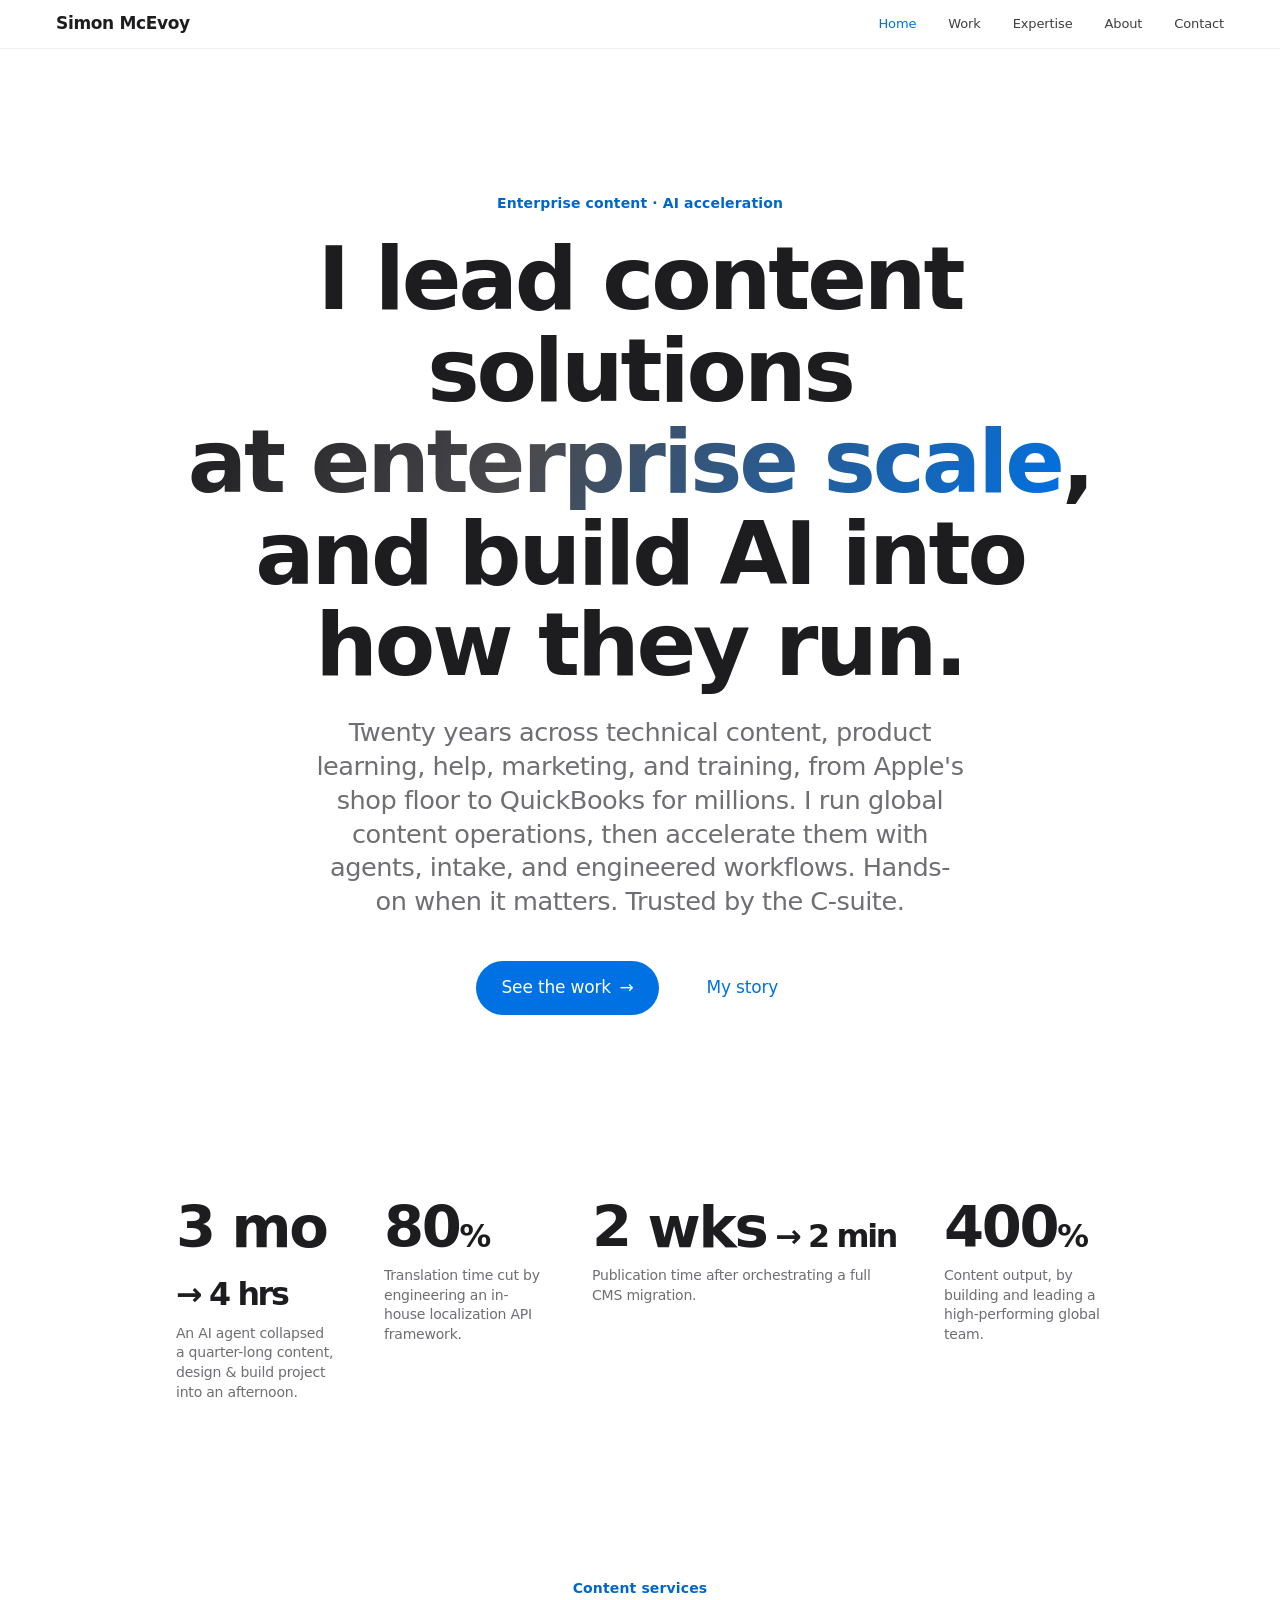
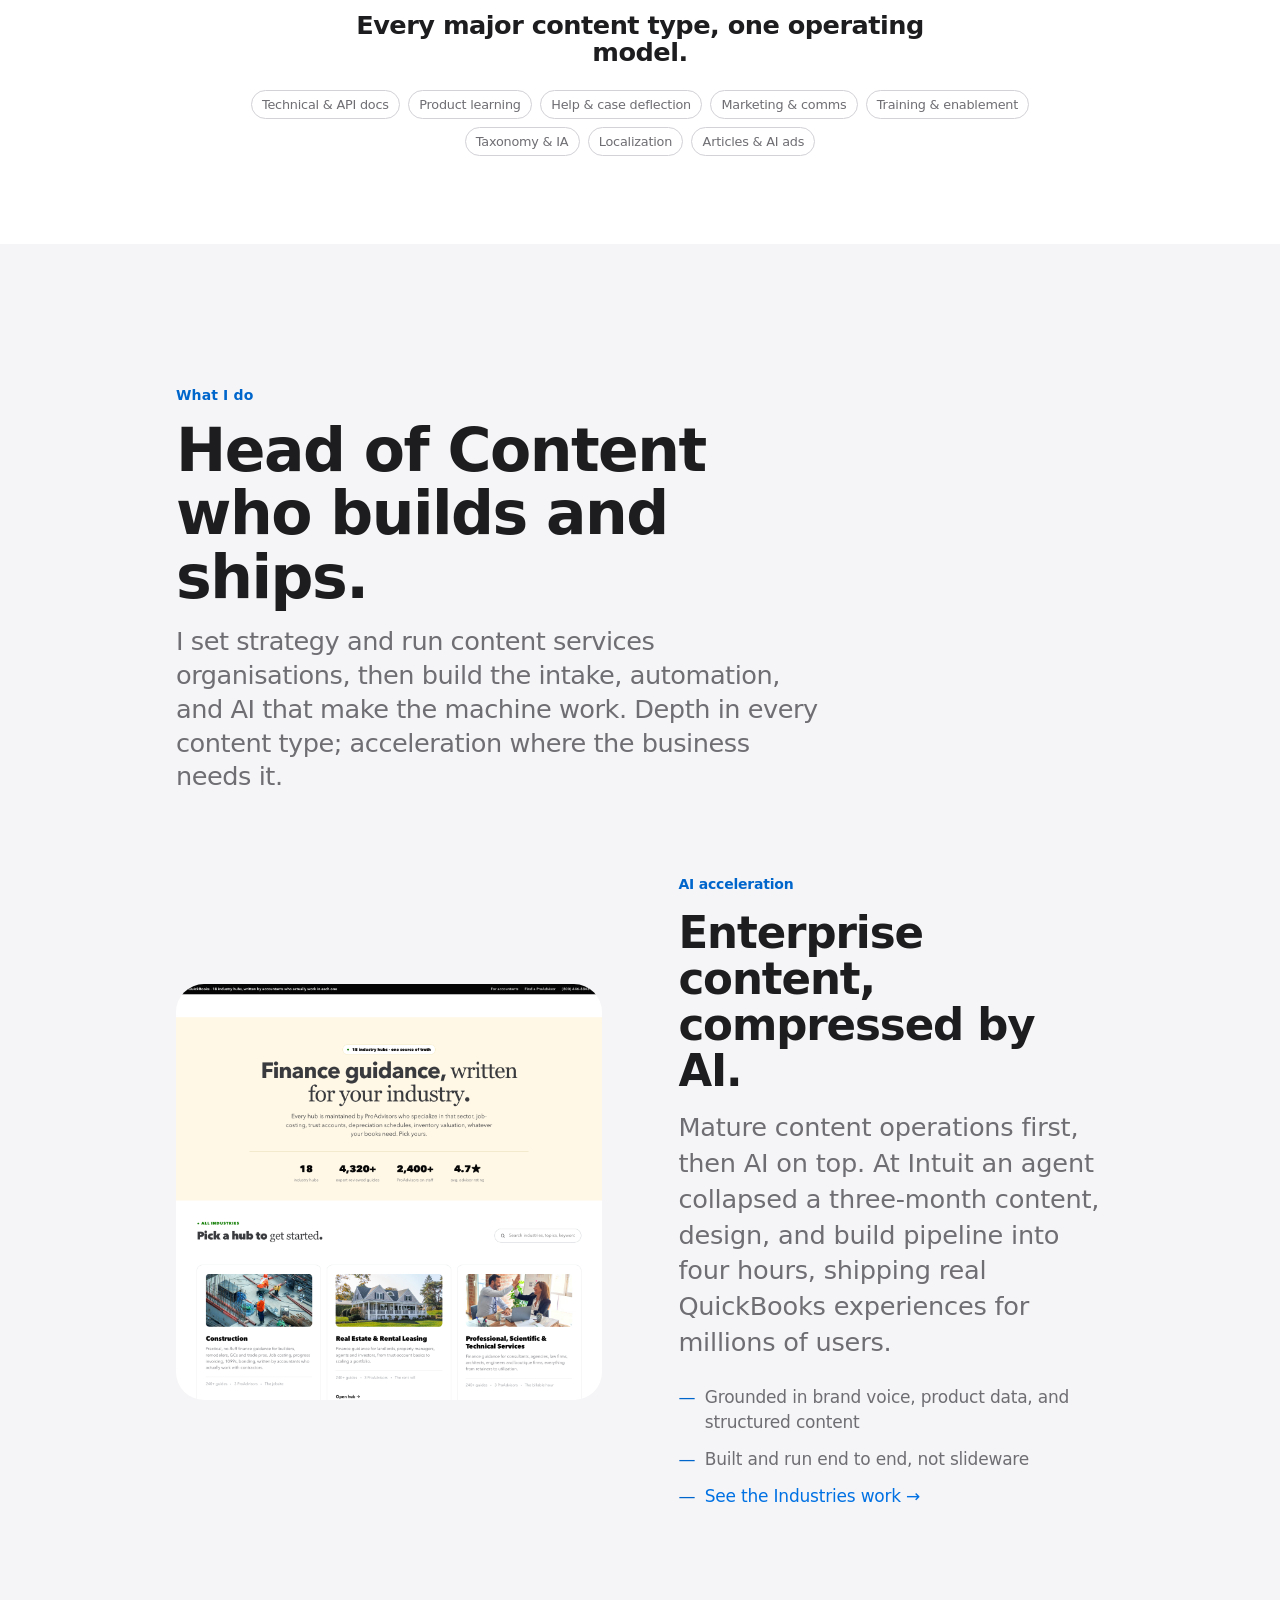
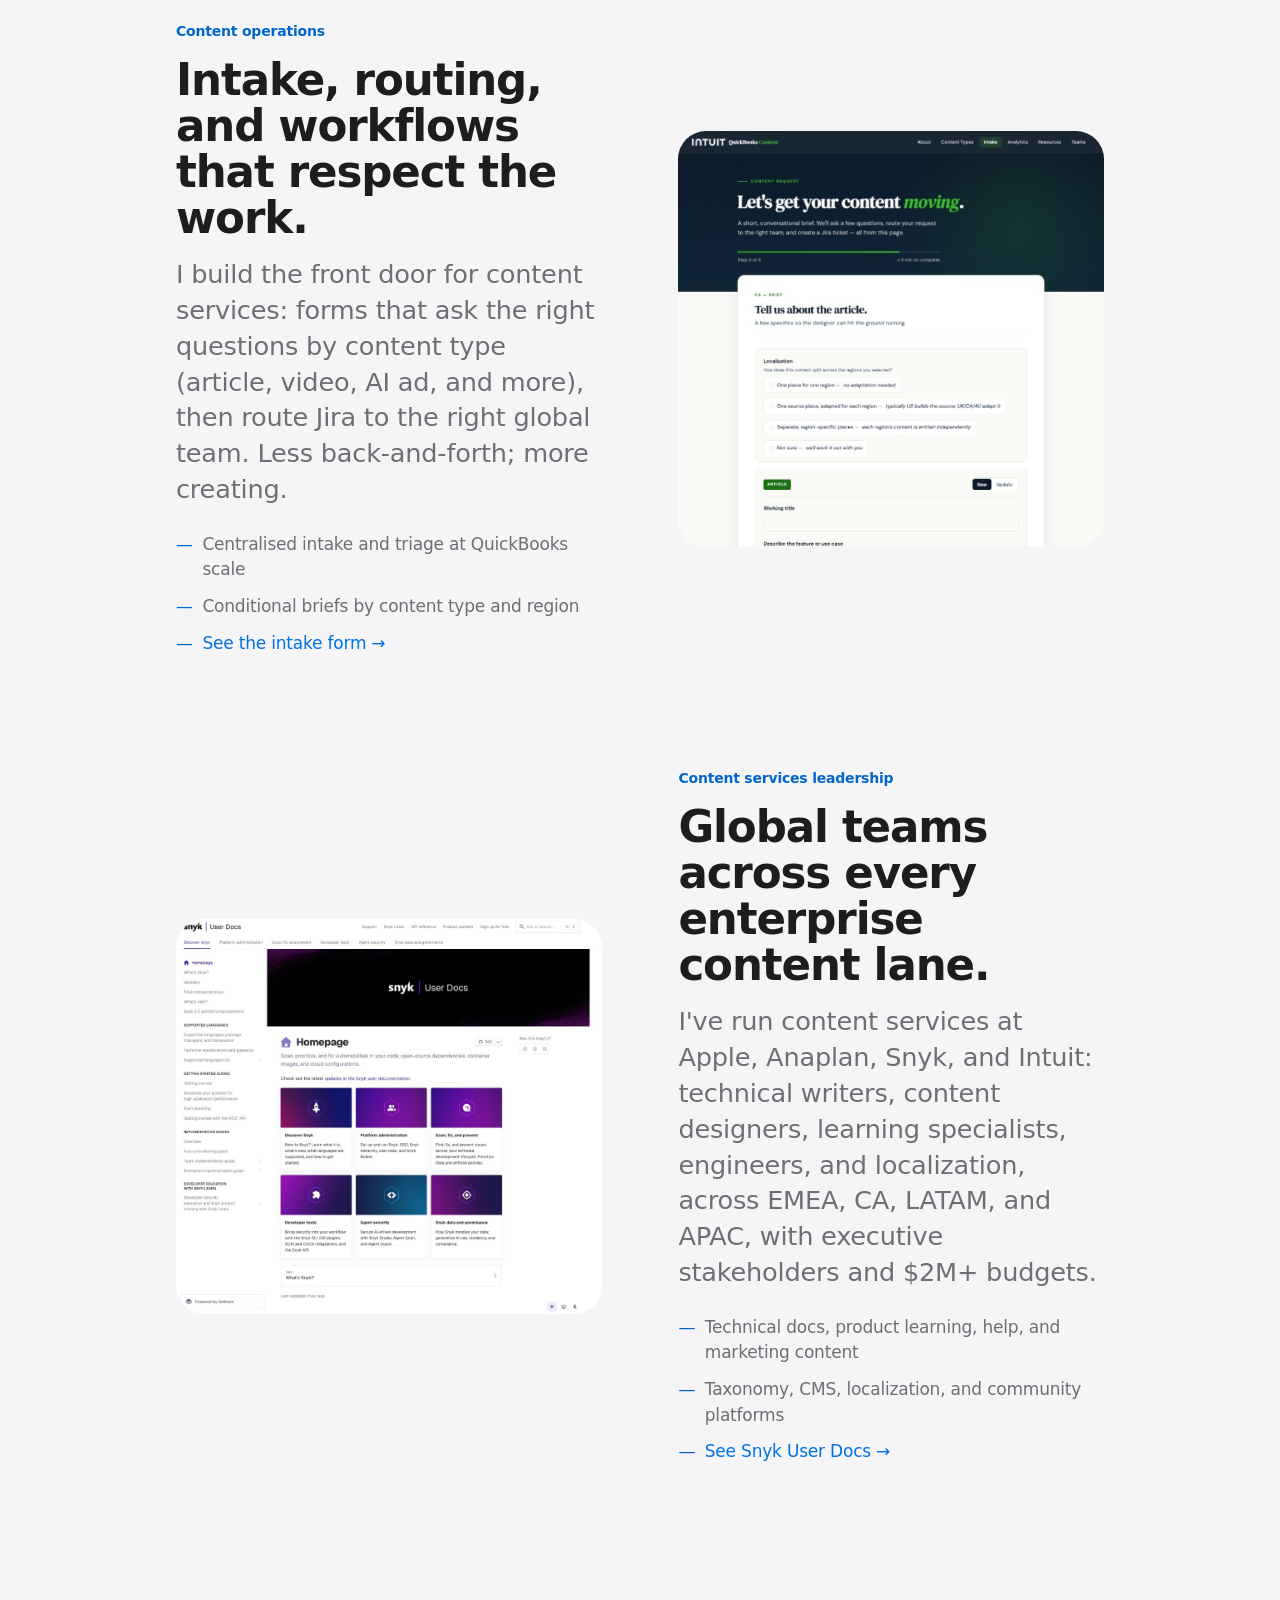
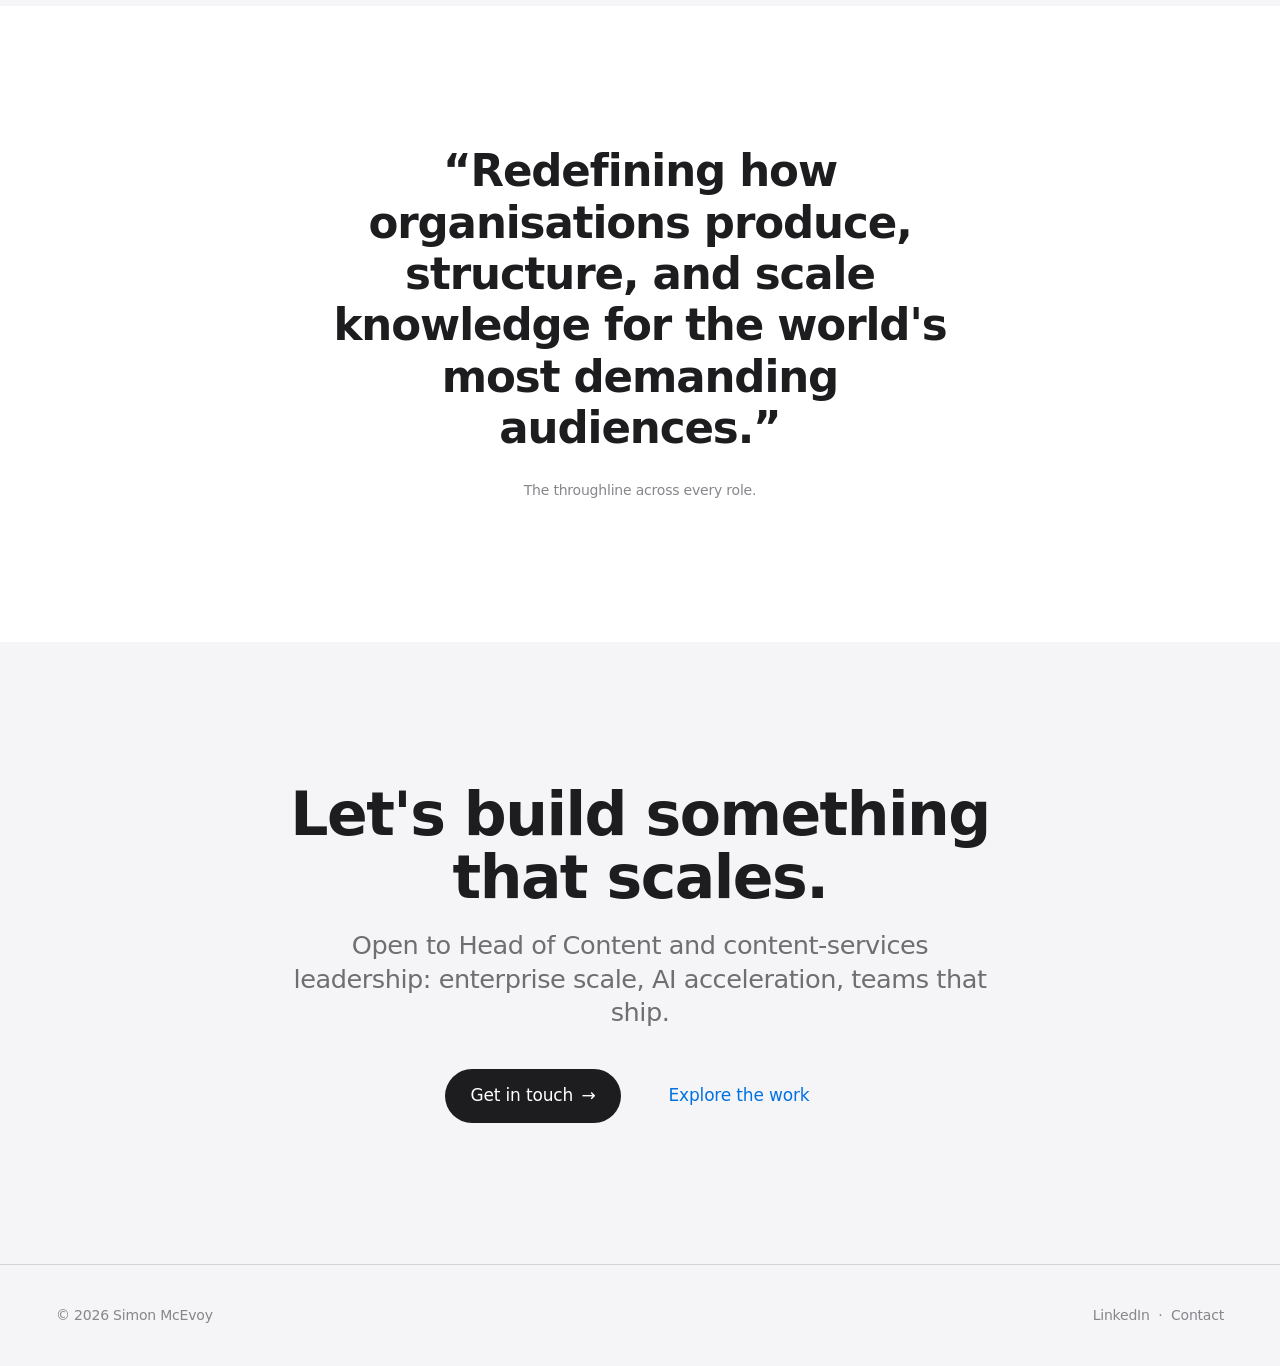
==== index.html @ 2b224587 "Replace CV with user-formatted PDF and update home hero to content solutions. Co-authored-by: Cursor" ====
<!DOCTYPE html>
<html lang="en">
<head>
<meta charset="UTF-8">
<meta name="viewport" content="width=device-width, initial-scale=1">
<title>Simon McEvoy | Enterprise Content Leader</title>
<meta name="description" content="Head of Content candidate: twenty years of enterprise content operations and services (technical, training, marketing, and product content), accelerated with AI at Apple, Anaplan, Snyk, and Intuit.">
<link rel="preconnect" href="https://fonts.googleapis.com">
<link rel="stylesheet" href="styles.css">
</head>
<body>

<!-- ===================== NAV ===================== -->
<header class="nav" id="nav">
  <div class="nav__inner">
    <a class="nav__brand" href="index.html">Simon McEvoy</a>
    <button class="nav__toggle" aria-label="Menu" aria-expanded="false">☰</button>
    <nav class="nav__links">
      <a href="index.html" aria-current="page">Home</a>
      <a href="work.html">Work</a>
      <a href="expertise.html">Expertise</a>
      <a href="about.html">About</a>
      <a href="contact.html">Contact</a>
    </nav>
  </div>
</header>

<main>

  <!-- ===================== HERO ===================== -->
  <section class="hero wrap load">
    <span class="eyebrow">Enterprise content · AI acceleration</span>
    <h1 class="hero-title">I lead content solutions<br><span class="gradient-text">at enterprise scale</span>, and build AI into how they run.</h1>
    <p class="lead">Twenty years across technical content, product learning, help, marketing, and training, from Apple's shop floor to QuickBooks for millions. I run global content operations, then accelerate them with agents, intake, and engineered workflows. Hands-on when it matters. Trusted by the C-suite.</p>
    <div class="hero__cta">
      <a class="btn btn--primary" href="work.html">See the work <span aria-hidden="true">→</span></a>
      <a class="btn btn--ghost" href="about.html">My story</a>
    </div>
  </section>

  <!-- ===================== STATS ===================== -->
  <section class="section--tight wrap reveal">
    <div class="stats">
      <div class="stat">
        <div class="stat__num">3 mo<span class="unit"> → 4 hrs</span></div>
        <div class="stat__label">An AI agent collapsed a quarter-long content, design &amp; build project into an afternoon.</div>
      </div>
      <div class="stat">
        <div class="stat__num">80<span class="unit">%</span></div>
        <div class="stat__label">Translation time cut by engineering an in-house localization API framework.</div>
      </div>
      <div class="stat">
        <div class="stat__num" style="white-space:nowrap">2&nbsp;wks<span class="unit">&nbsp;→&nbsp;2&nbsp;min</span></div>
        <div class="stat__label">Publication time after orchestrating a full CMS migration.</div>
      </div>
      <div class="stat">
        <div class="stat__num">400<span class="unit">%</span></div>
        <div class="stat__label">Content output, by building and leading a high-performing global team.</div>
      </div>
    </div>
  </section>

  <!-- Content breadth -->
  <section class="section--tight wrap reveal">
    <div class="sec-head center" style="margin-inline:auto">
      <span class="eyebrow">Content services</span>
      <h2 class="h3" style="font-size:var(--step-h3)">Every major content type, one operating model.</h2>
    </div>
    <div class="content-lanes" style="margin-top:1.5rem">
      <span class="tag">Technical &amp; API docs</span>
      <span class="tag">Product learning</span>
      <span class="tag">Help &amp; case deflection</span>
      <span class="tag">Marketing &amp; comms</span>
      <span class="tag">Training &amp; enablement</span>
      <span class="tag">Taxonomy &amp; IA</span>
      <span class="tag">Localization</span>
      <span class="tag">Articles &amp; AI ads</span>
    </div>
  </section>

  <!-- ===================== POSITIONING / FEATURE STORIES ===================== -->
  <section class="section bg-alt">
    <div class="wrap">
      <div class="sec-head reveal">
        <span class="eyebrow">What I do</span>
        <h2 class="h1">Head of Content who builds and ships.</h2>
        <p class="lead measure">I set strategy and run content services organisations, then build the intake, automation, and AI that make the machine work. Depth in every content type; acceleration where the business needs it.</p>
      </div>

      <div style="margin-top: clamp(3rem,7vw,5rem)">
        <!-- Story 1: AI acceleration -->
        <article class="feature reveal">
          <div class="feature__media">
            <a class="frame frame--shot frame--shot--crop" href="work.html#ai-agent">
              <img src="assets/work/quickbooks-industries-full.png" alt="" loading="lazy" width="1374" height="4799">
            </a>
          </div>
          <div class="feature__text">
            <p class="feature__eyebrow">AI acceleration</p>
            <h3 class="feature__title">Enterprise content, compressed by AI.</h3>
            <p class="feature__body">Mature content operations first, then AI on top. At Intuit an agent collapsed a three-month content, design, and build pipeline into four hours, shipping real QuickBooks experiences for millions of users.</p>
            <ul class="feature__list">
              <li>Grounded in brand voice, product data, and structured content</li>
              <li>Built and run end to end, not slideware</li>
              <li><a class="link" href="work.html#ai-agent">See the Industries work <span class="arrow" aria-hidden="true">→</span></a></li>
            </ul>
          </div>
        </article>

        <!-- Story 2: Content operations -->
        <article class="feature feature--rev reveal">
          <div class="feature__media">
            <a class="frame frame--shot frame--shot--crop" href="work.html#content-intake">
              <img src="assets/work/content-intake-form-full.png" alt="" loading="lazy" width="576" height="1024">
            </a>
          </div>
          <div class="feature__text">
            <p class="feature__eyebrow">Content operations</p>
            <h3 class="feature__title">Intake, routing, and workflows that respect the work.</h3>
            <p class="feature__body">I build the front door for content services: forms that ask the right questions by content type (article, video, AI ad, and more), then route Jira to the right global team. Less back-and-forth; more creating.</p>
            <ul class="feature__list">
              <li>Centralised intake and triage at QuickBooks scale</li>
              <li>Conditional briefs by content type and region</li>
              <li><a class="link" href="work.html#content-intake">See the intake form <span class="arrow" aria-hidden="true">→</span></a></li>
            </ul>
          </div>
        </article>

        <!-- Story 3: Content services leadership -->
        <article class="feature reveal">
          <div class="feature__media">
            <a class="frame frame--shot" href="work.html#snyk">
              <img src="assets/work/snyk-user-docs.png" alt="" loading="lazy" width="1024" height="952">
            </a>
          </div>
          <div class="feature__text">
            <p class="feature__eyebrow">Content services leadership</p>
            <h3 class="feature__title">Global teams across every enterprise content lane.</h3>
            <p class="feature__body">I've run content services at Apple, Anaplan, Snyk, and Intuit: technical writers, content designers, learning specialists, engineers, and localization, across EMEA, CA, LATAM, and APAC, with executive stakeholders and $2M+ budgets.</p>
            <ul class="feature__list">
              <li>Technical docs, product learning, help, and marketing content</li>
              <li>Taxonomy, CMS, localization, and community platforms</li>
              <li><a class="link" href="work.html#snyk">See Snyk User Docs <span class="arrow" aria-hidden="true">→</span></a></li>
            </ul>
          </div>
        </article>
      </div>
    </div>
  </section>

  <!-- ===================== QUOTE ===================== -->
  <section class="section">
    <div class="wrap quote reveal">
      <p class="quote__mark">“Redefining how organisations produce, structure, and scale knowledge for the world's most demanding audiences.”</p>
      <p class="quote__by">The throughline across every role.</p>
    </div>
  </section>

  <!-- ===================== CTA ===================== -->
  <section class="section bg-alt">
    <div class="wrap cta-band reveal">
      <h2 class="h1">Let's build something that scales.</h2>
      <p class="lead">Open to Head of Content and content-services leadership: enterprise scale, AI acceleration, teams that ship.</p>
      <div class="hero__cta">
        <a class="btn btn--dark" href="contact.html">Get in touch <span aria-hidden="true">→</span></a>
        <a class="btn btn--ghost" href="work.html">Explore the work</a>
      </div>
    </div>
  </section>

</main>

<!-- ===================== FOOTER ===================== -->
<footer class="footer">
  <div class="footer__inner">
    <span>© 2026 Simon McEvoy</span>
    <span><a href="https://www.linkedin.com/in/simcevoy">LinkedIn</a> &nbsp;·&nbsp; <a href="contact.html">Contact</a></span>
  </div>
</footer>

<script src="main.js"></script>
</body>
</html>
---- styles.css ----
/* =====================================================================
   Simon McEvoy — Portfolio
   Design system: refined minimalism, Apple register.
   Pure CSS, no build step. Resolves to San Francisco on Apple devices.
   ===================================================================== */

/* ---------- Reset ---------- */
*, *::before, *::after { box-sizing: border-box; margin: 0; padding: 0; }
html { scroll-behavior: smooth; -webkit-text-size-adjust: 100%; }
body { min-height: 100vh; }
img { max-width: 100%; display: block; }
a { color: inherit; text-decoration: none; }
button { font: inherit; cursor: pointer; border: none; background: none; }
ul { list-style: none; }

/* ---------- Tokens ---------- */
:root {
  /* The Apple-authentic stack: SF on Apple HW, refined fallbacks elsewhere */
  --font-sans: -apple-system, BlinkMacSystemFont, "SF Pro Display", "SF Pro Text",
               "Helvetica Neue", "Segoe UI", system-ui, sans-serif;

  /* Palette — near-black ink on true white, single confident accent */
  --ink:        #1d1d1f;   /* Apple's signature near-black */
  --ink-soft:   #6e6e73;   /* secondary text */
  --ink-faint:  #86868b;   /* tertiary / captions */
  --hairline:   #d2d2d7;   /* Apple's divider grey */
  --paper:      #ffffff;
  --paper-alt:  #f5f5f7;   /* Apple's section grey */
  --accent:     #0066cc;   /* Apple link blue */
  --accent-ink: #0071e3;

  /* Type scale — large, confident, tight tracking like Apple display type */
  --step-hero:  clamp(2.75rem, 7vw, 5.5rem);
  --step-h1:    clamp(2.25rem, 5vw, 3.75rem);
  --step-h2:    clamp(1.75rem, 3.4vw, 2.75rem);
  --step-h3:    clamp(1.3rem, 2vw, 1.6rem);
  --step-lead:  clamp(1.2rem, 2vw, 1.6rem);
  --step-body:  1.0625rem;
  --step-small: 0.875rem;

  --maxw: 1040px;
  --maxw-wide: 1280px;
  --maxw-work: 1152px; /* maxw-wide − 10% */
  --gutter: clamp(1.25rem, 5vw, 3.5rem);

  --r: 18px;       /* card radius */
  --r-lg: 28px;
  --ease: cubic-bezier(0.16, 1, 0.3, 1);  /* Apple's expressive ease-out */
}

/* ---------- Base ---------- */
body {
  font-family: var(--font-sans);
  color: var(--ink);
  background: var(--paper);
  font-size: var(--step-body);
  line-height: 1.5;
  letter-spacing: -0.012em;
  -webkit-font-smoothing: antialiased;
  -moz-osx-font-smoothing: grayscale;
}

::selection { background: var(--accent); color: #fff; }

/* ---------- Layout helpers ---------- */
.wrap { width: 100%; max-width: var(--maxw); margin-inline: auto; padding-inline: var(--gutter); }
.wrap-wide { max-width: var(--maxw-wide); }
.wrap-work { max-width: var(--maxw-work); }
.section { padding-block: clamp(4.5rem, 11vw, 9rem); }
.section--tight { padding-block: clamp(3rem, 7vw, 5.5rem); }
.bg-alt { background: var(--paper-alt); }
.center { text-align: center; }

/* ---------- Type ---------- */
h1, h2, h3, h4 { font-weight: 600; line-height: 1.06; letter-spacing: -0.025em; }
.hero-title { font-size: var(--step-hero); font-weight: 600; line-height: 1.04; letter-spacing: -0.035em; }
.h1 { font-size: var(--step-h1); }
.h2 { font-size: var(--step-h2); }
.h3 { font-size: var(--step-h3); letter-spacing: -0.02em; }
.lead { font-size: var(--step-lead); line-height: 1.32; color: var(--ink-soft); font-weight: 400; letter-spacing: -0.018em; }
.eyebrow {
  font-size: var(--step-small); font-weight: 600; letter-spacing: 0.01em;
  color: var(--accent); text-transform: none;
}
.muted { color: var(--ink-soft); }
.faint { color: var(--ink-faint); }
.measure { max-width: 56ch; }
.measure-tight { max-width: 44ch; }

.gradient-text {
  background: linear-gradient(120deg, #1d1d1f 0%, #4a4a4f 40%, #0071e3 100%);
  -webkit-background-clip: text; background-clip: text;
  -webkit-text-fill-color: transparent; color: transparent;
}

/* ---------- Links ---------- */
.link {
  color: var(--accent-ink); font-weight: 400;
  display: inline-flex; align-items: center; gap: 0.3em;
  transition: opacity .2s var(--ease);
}
.link:hover { text-decoration: underline; text-underline-offset: 3px; }
.link .arrow { transition: transform .3s var(--ease); }
.link:hover .arrow { transform: translateX(3px); }

/* ---------- Buttons ---------- */
.btn {
  display: inline-flex; align-items: center; justify-content: center; gap: .5em;
  padding: .85em 1.5em; border-radius: 980px;
  font-size: var(--step-body); font-weight: 400; letter-spacing: -0.01em;
  transition: transform .25s var(--ease), background .25s var(--ease), opacity .2s;
  will-change: transform;
}
.btn--primary { background: var(--accent-ink); color: #fff; }
.btn--primary:hover { background: #0077ed; transform: scale(1.015); }
.btn--ghost { color: var(--accent-ink); }
.btn--ghost:hover { text-decoration: underline; text-underline-offset: 3px; }
.btn--dark { background: var(--ink); color: #fff; }
.btn--dark:hover { transform: scale(1.015); background: #000; }

/* =====================================================================
   Navigation — slim, frosted, Apple global-nav feel
   ===================================================================== */
.nav {
  position: sticky; top: 0; z-index: 100;
  background: rgba(255,255,255,0.72);
  backdrop-filter: saturate(180%) blur(20px);
  -webkit-backdrop-filter: saturate(180%) blur(20px);
  border-bottom: 1px solid rgba(0,0,0,0.06);
}
.nav__inner {
  max-width: var(--maxw-wide); margin-inline: auto;
  padding: 0 var(--gutter); height: 48px;
  display: flex; align-items: center; justify-content: space-between;
}
.nav__brand { font-weight: 600; font-size: 1.0625rem; letter-spacing: -0.02em; }
.nav__links { display: flex; gap: clamp(1.1rem, 2.5vw, 2.4rem); align-items: center; }
.nav__links a {
  font-size: 0.8125rem; color: var(--ink); opacity: 0.85;
  transition: opacity .2s; letter-spacing: -0.01em;
}
.nav__links a:hover, .nav__links a[aria-current="page"] { opacity: 1; color: var(--accent-ink); }
.nav__toggle { display: none; font-size: 1.4rem; line-height: 1; color: var(--ink); }

@media (max-width: 720px) {
  .nav__links {
    position: fixed; inset: 48px 0 auto 0;
    flex-direction: column; gap: 0; align-items: stretch;
    background: rgba(255,255,255,0.96);
    backdrop-filter: blur(20px);
    border-bottom: 1px solid var(--hairline);
    max-height: 0; overflow: hidden; transition: max-height .4s var(--ease);
  }
  .nav__links a { padding: 1rem var(--gutter); border-top: 1px solid var(--hairline); font-size: 1.05rem; }
  .nav.open .nav__links { max-height: 80vh; }
  .nav__toggle { display: block; }
}

/* =====================================================================
   Hero
   ===================================================================== */
.hero { padding-block: clamp(4.5rem, 13vw, 9rem) clamp(3rem, 8vw, 6rem); text-align: center; }
.hero .eyebrow { display: block; margin-bottom: 1.2rem; }
.hero-title { max-width: 16ch; margin-inline: auto; }
.hero .lead { max-width: 40ch; margin: 1.6rem auto 0; }
.hero__cta { margin-top: 2.6rem; display: flex; gap: 1.4rem; justify-content: center; flex-wrap: wrap; align-items: center; }

/* =====================================================================
   Stat band
   ===================================================================== */
.stats { display: grid; grid-template-columns: repeat(4, 1fr); gap: clamp(1.5rem, 4vw, 3rem); }
.stat__num {
  font-size: clamp(2.4rem, 5vw, 3.6rem); font-weight: 600; letter-spacing: -0.04em;
  line-height: 1; color: var(--ink);
}
.stat__num .unit { font-size: 0.55em; }
.stat__label { margin-top: .6rem; color: var(--ink-soft); font-size: var(--step-small); line-height: 1.4; }
@media (max-width: 760px) { .stats { grid-template-columns: repeat(2, 1fr); gap: 2rem 1.5rem; } }

/* =====================================================================
   Section header
   ===================================================================== */
.sec-head { max-width: 60ch; }
.sec-head .eyebrow { display: block; margin-bottom: .8rem; }
.sec-head.center { margin-inline: auto; }
.sec-head .lead { margin-top: 1rem; }

/* =====================================================================
   Feature rows — alternating, Apple product-story layout
   ===================================================================== */
.feature {
  display: grid; grid-template-columns: 1fr 1fr; gap: clamp(2rem, 6vw, 5rem);
  align-items: center;
}
.wrap-work .feature {
  gap: clamp(1.5rem, 3vw, 3rem);
  align-items: start;
}
.feature + .feature { margin-top: clamp(4rem, 9vw, 7rem); }
.feature--rev .feature__media { order: 2; }
.feature__eyebrow { color: var(--accent); font-weight: 600; font-size: var(--step-small); margin-bottom: .9rem; }
.feature__title { font-size: var(--step-h2); margin-bottom: 1rem; }
.feature__body { color: var(--ink-soft); font-size: var(--step-lead); line-height: 1.4; }
.feature__list { margin-top: 1.5rem; display: grid; gap: .7rem; }
.feature__list li { display: flex; gap: .6rem; color: var(--ink-soft); font-size: var(--step-body); }
.feature__list li::before { content: "—"; color: var(--accent); flex: none; }
@media (max-width: 820px) {
  .feature { grid-template-columns: 1fr; gap: 2rem; }
  .feature--rev .feature__media { order: 0; }
}

/* ---------- Media frame (screenshot slots) ---------- */
.frame {
  position: relative; border-radius: var(--r-lg); overflow: hidden;
  background: linear-gradient(145deg, #fafafa, #ececef);
  border: 1px solid var(--hairline);
  box-shadow: 0 1px 2px rgba(0,0,0,0.04), 0 24px 60px -28px rgba(0,0,0,0.22);
  aspect-ratio: 4 / 3;
}
.frame img { width: 100%; height: 100%; object-fit: cover; }
.frame--tall { aspect-ratio: 3 / 4; }
.frame--wide { aspect-ratio: 16 / 10; }

/* Real screenshot: image fills the rounded box edge-to-edge, corners clip the image */
.frame--shot { aspect-ratio: auto; background: none; border: none; margin: 0; line-height: 0; }
.frame--shot img { width: 100%; height: auto; object-fit: contain; display: block; border-radius: inherit; }
.frame--shot--crop { overflow: hidden; }
.frame--shot--crop img { object-fit: cover; object-position: top; max-height: 26rem; width: 100%; height: auto; }
.shot-cap { margin-top: .9rem; font-size: var(--step-small); color: var(--ink-faint); line-height: 1.4; }

/* Auto-scrolling full-page preview — image is 1374 x 4799 (ratio 3.492) */
.frame--scroller {
  aspect-ratio: 3 / 4;            /* portrait viewport window */
  background: #fff; border: 1px solid var(--hairline); margin: 0;
  position: relative; overflow: hidden; line-height: 0;
}
.frame--scroller .scroll-shot {
  width: 100%; height: auto; display: block; position: absolute; top: 0; left: 0;
  animation: pageScroll 52s var(--ease) infinite;
  will-change: transform;
}
@keyframes pageScroll {
  0%, 8%    { transform: translateY(0%); }
  50%, 52%  { transform: translateY(var(--scroll-end, -52%)); }
  100%      { transform: translateY(0%); }
}
/* soft top/bottom fade so content slides in/out gracefully */
.frame--scroller::before, .frame--scroller::after {
  content: ""; position: absolute; left: 0; right: 0; height: 36px; z-index: 2; pointer-events: none;
}
.frame--scroller::before { top: 0; background: linear-gradient(rgba(255,255,255,.9), rgba(255,255,255,0)); }
.frame--scroller::after  { bottom: 0; background: linear-gradient(rgba(255,255,255,0), rgba(255,255,255,.9)); }
/* gentle diagonal sheen, like glass over the screen */
.scroller__glare {
  position: absolute; inset: 0; z-index: 3; pointer-events: none;
  background: linear-gradient(115deg, rgba(255,255,255,.10) 0%, rgba(255,255,255,0) 22%);
}
.frame--scroller:hover .scroll-shot { animation-play-state: paused; }

@media (prefers-reduced-motion: reduce) {
  .frame--scroller .scroll-shot { animation: none; }
}
.frame__placeholder {
  position: absolute; inset: 0; display: flex; flex-direction: column;
  align-items: center; justify-content: center; gap: .6rem; text-align: center; padding: 2rem;
  color: var(--ink-faint);
}
.frame__placeholder .ph-icon {
  width: 44px; height: 44px; border-radius: 12px; opacity: .5;
  background: var(--ink-faint);
  -webkit-mask: var(--ph-mask) center/contain no-repeat; mask: var(--ph-mask) center/contain no-repeat;
}
.frame__placeholder .ph-label { font-size: var(--step-small); font-weight: 500; }
.frame__placeholder .ph-sub { font-size: 0.8rem; opacity: .8; max-width: 26ch; }

/* =====================================================================
   Cards — work index, expertise
   ===================================================================== */
.card-grid { display: grid; grid-template-columns: repeat(2, 1fr); gap: clamp(1.25rem, 2.5vw, 1.75rem); }
.card-grid--3 { grid-template-columns: repeat(3, 1fr); }
@media (max-width: 860px) { .card-grid, .card-grid--3 { grid-template-columns: 1fr; } }

.card {
  background: var(--paper-alt); border-radius: var(--r-lg); overflow: hidden;
  display: flex; flex-direction: column;
  transition: transform .4s var(--ease), box-shadow .4s var(--ease);
}
.card:hover { transform: translateY(-4px); box-shadow: 0 30px 60px -30px rgba(0,0,0,0.2); }
.card__media { aspect-ratio: 16 / 10; position: relative; background: linear-gradient(145deg,#fff,#e9e9ec); }
.card__media img { width: 100%; height: 100%; object-fit: cover; }
.card__body { padding: clamp(1.5rem, 3vw, 2.2rem); }
.card__eyebrow { color: var(--accent); font-weight: 600; font-size: 0.8rem; margin-bottom: .6rem; }
.card__title { font-size: var(--step-h3); margin-bottom: .6rem; }
.card__desc { color: var(--ink-soft); font-size: var(--step-body); line-height: 1.45; }
.card__meta { margin-top: 1.1rem; font-size: var(--step-small); }

/* Expertise domain cards */
.domain {
  padding: clamp(1.6rem, 3vw, 2.4rem); border-radius: var(--r);
  background: var(--paper); border: 1px solid var(--hairline);
  transition: transform .4s var(--ease), box-shadow .4s var(--ease);
}
.domain:hover { transform: translateY(-3px); box-shadow: 0 24px 48px -28px rgba(0,0,0,0.18); }
.domain__kicker { font-size: 2rem; line-height: 1; margin-bottom: 1rem; }
.domain__title { font-size: var(--step-h3); margin-bottom: .7rem; }
.domain__desc { color: var(--ink-soft); font-size: var(--step-body); line-height: 1.5; }
.domain__tags { margin-top: 1.2rem; display: flex; flex-wrap: wrap; gap: .5rem; }
.tag {
  font-size: 0.8rem; color: var(--ink-soft); padding: .3em .8em;
  border: 1px solid var(--hairline); border-radius: 980px; background: var(--paper);
}
.content-lanes {
  display: flex; flex-wrap: wrap; gap: .5rem; justify-content: center;
  max-width: 52rem; margin-inline: auto;
}

/* =====================================================================
   Timeline — career
   ===================================================================== */
.timeline { display: grid; gap: 0; }
.tl-item {
  display: grid; grid-template-columns: 180px 1fr; gap: clamp(1.5rem, 4vw, 3.5rem);
  padding-block: clamp(2rem, 4vw, 2.8rem);
  border-top: 1px solid var(--hairline);
}
.tl-item:last-child { border-bottom: 1px solid var(--hairline); }
.tl-when { color: var(--ink-faint); font-size: var(--step-small); font-weight: 500; padding-top: .4rem; }
.tl-co { font-size: var(--step-h3); margin-bottom: .15rem; }
.tl-role { color: var(--accent); font-weight: 500; font-size: var(--step-body); margin-bottom: .9rem; }
.tl-desc { color: var(--ink-soft); line-height: 1.5; max-width: 60ch; }
.tl-wins { margin-top: 1rem; display: grid; gap: .55rem; }
.tl-wins li { display: flex; gap: .6rem; color: var(--ink); font-size: var(--step-body); }
.tl-wins li::before { content: ""; flex: none; width: 6px; height: 6px; border-radius: 50%; background: var(--accent); margin-top: .65em; }
@media (max-width: 720px) { .tl-item { grid-template-columns: 1fr; gap: .4rem; } .tl-when { padding-top: 0; } }

/* =====================================================================
   Pull quote / CTA band
   ===================================================================== */
.quote { text-align: center; }
.quote__mark { font-size: var(--step-h2); color: var(--ink); font-weight: 600; line-height: 1.18; letter-spacing: -0.025em; max-width: 22ch; margin-inline: auto; }
.quote__by { margin-top: 1.6rem; color: var(--ink-faint); font-size: var(--step-small); }

.cta-band { text-align: center; }
.cta-band .h1 { max-width: 18ch; margin-inline: auto; }
.cta-band .lead { max-width: 44ch; margin: 1.2rem auto 0; }
.cta-band .hero__cta { margin-top: 2.4rem; }

/* =====================================================================
   Contact
   ===================================================================== */
.contact-grid { display: grid; grid-template-columns: 1fr 1fr; gap: clamp(2rem,5vw,4rem); }
@media (max-width: 760px) { .contact-grid { grid-template-columns: 1fr; } }
.contact-list { display: grid; gap: 1.6rem; }
.contact-item .label { font-size: var(--step-small); color: var(--ink-faint); margin-bottom: .2rem; }
.contact-item .val { font-size: var(--step-h3); font-weight: 500; }
.contact-item .val:hover { color: var(--accent-ink); }

/* =====================================================================
   Footer
   ===================================================================== */
.footer { border-top: 1px solid var(--hairline); padding-block: 2.5rem; font-size: var(--step-small); color: var(--ink-faint); background: var(--paper-alt); }
.footer__inner { max-width: var(--maxw-wide); margin-inline: auto; padding-inline: var(--gutter); display: flex; justify-content: space-between; gap: 1rem; flex-wrap: wrap; }
.footer a:hover { color: var(--ink); }

/* =====================================================================
   Scroll reveal
   ===================================================================== */
.reveal { opacity: 0; transform: translateY(24px); transition: opacity .9s var(--ease), transform .9s var(--ease); }
.reveal.in { opacity: 1; transform: none; }
[data-delay="1"] { transition-delay: .08s; }
[data-delay="2"] { transition-delay: .16s; }
[data-delay="3"] { transition-delay: .24s; }
[data-delay="4"] { transition-delay: .32s; }

/* Page-load hero stagger */
.load > * { opacity: 0; transform: translateY(20px); animation: rise .9s var(--ease) forwards; }
.load > *:nth-child(1) { animation-delay: .05s; }
.load > *:nth-child(2) { animation-delay: .15s; }
.load > *:nth-child(3) { animation-delay: .25s; }
.load > *:nth-child(4) { animation-delay: .35s; }
@keyframes rise { to { opacity: 1; transform: none; } }

@media (prefers-reduced-motion: reduce) {
  *, *::before, *::after { animation: none !important; transition: none !important; }
  .reveal { opacity: 1; transform: none; }
  .load > * { opacity: 1; transform: none; }
  html { scroll-behavior: auto; }
}
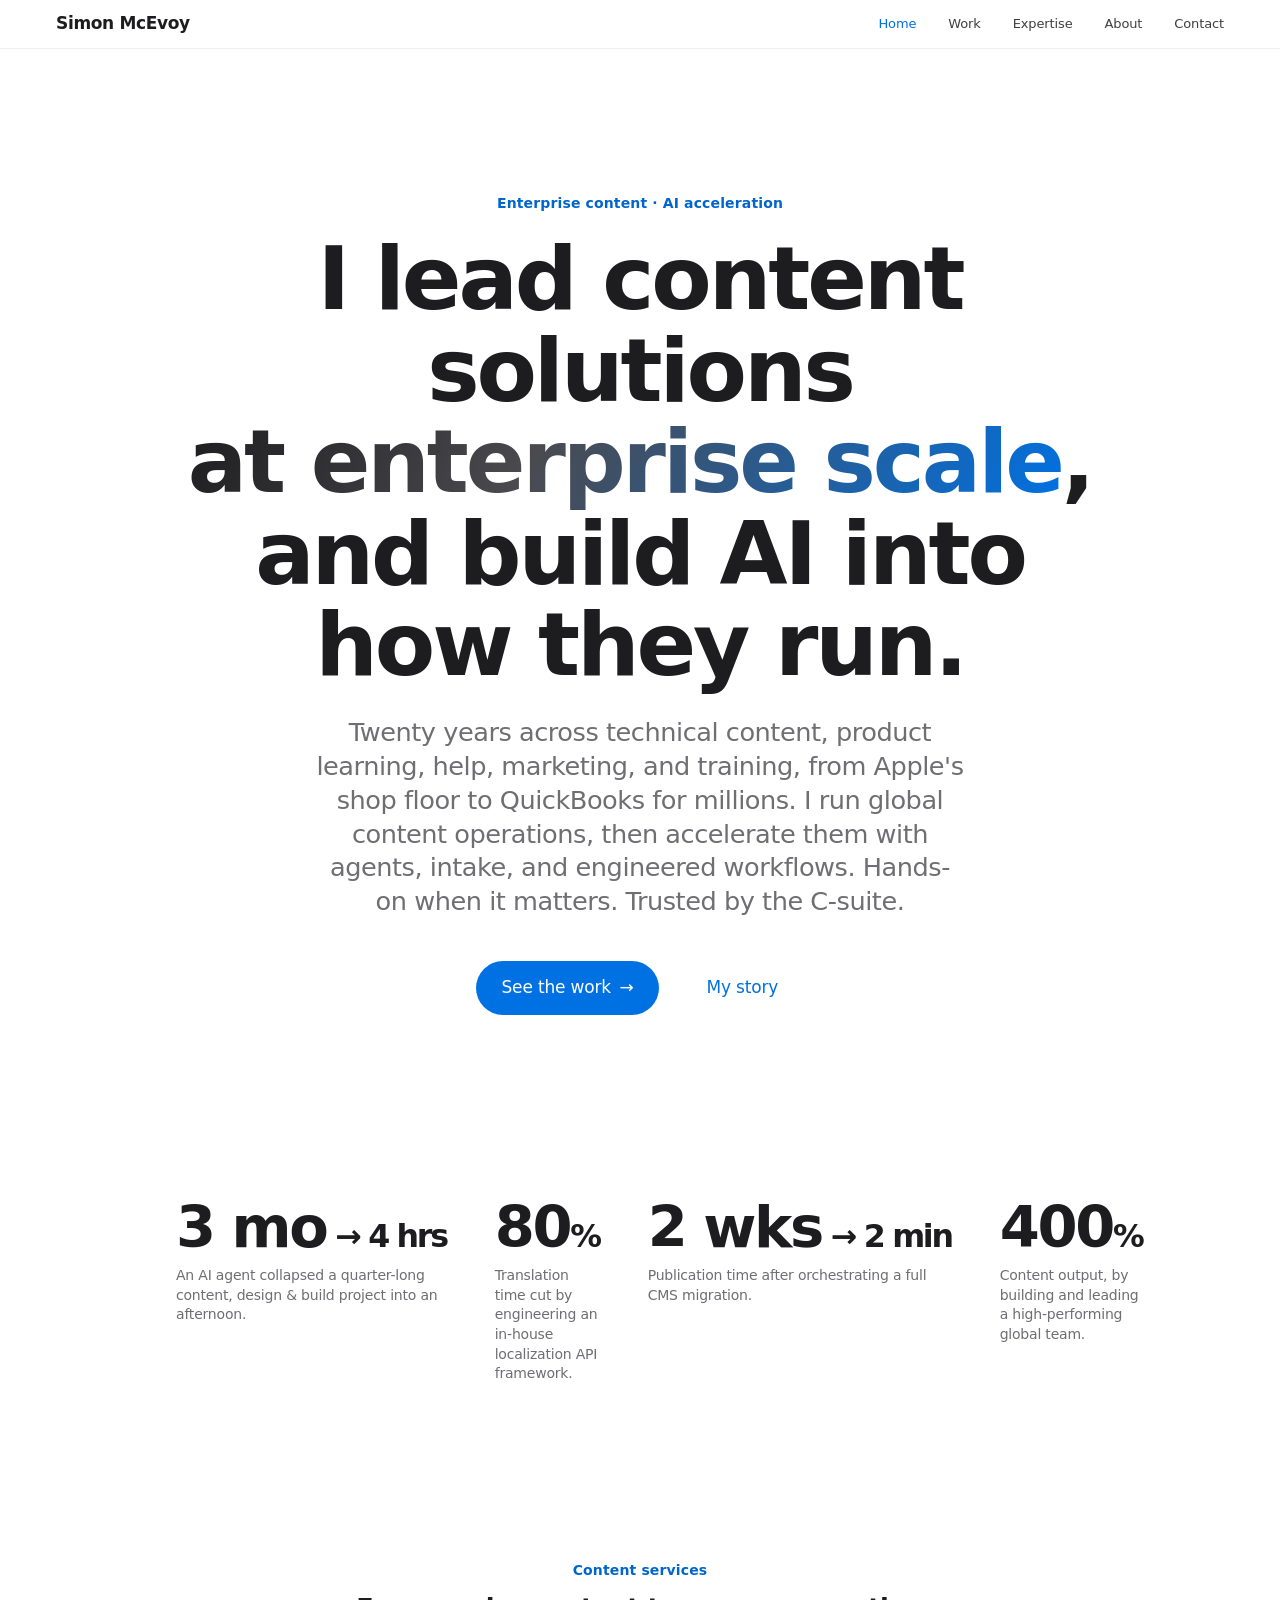
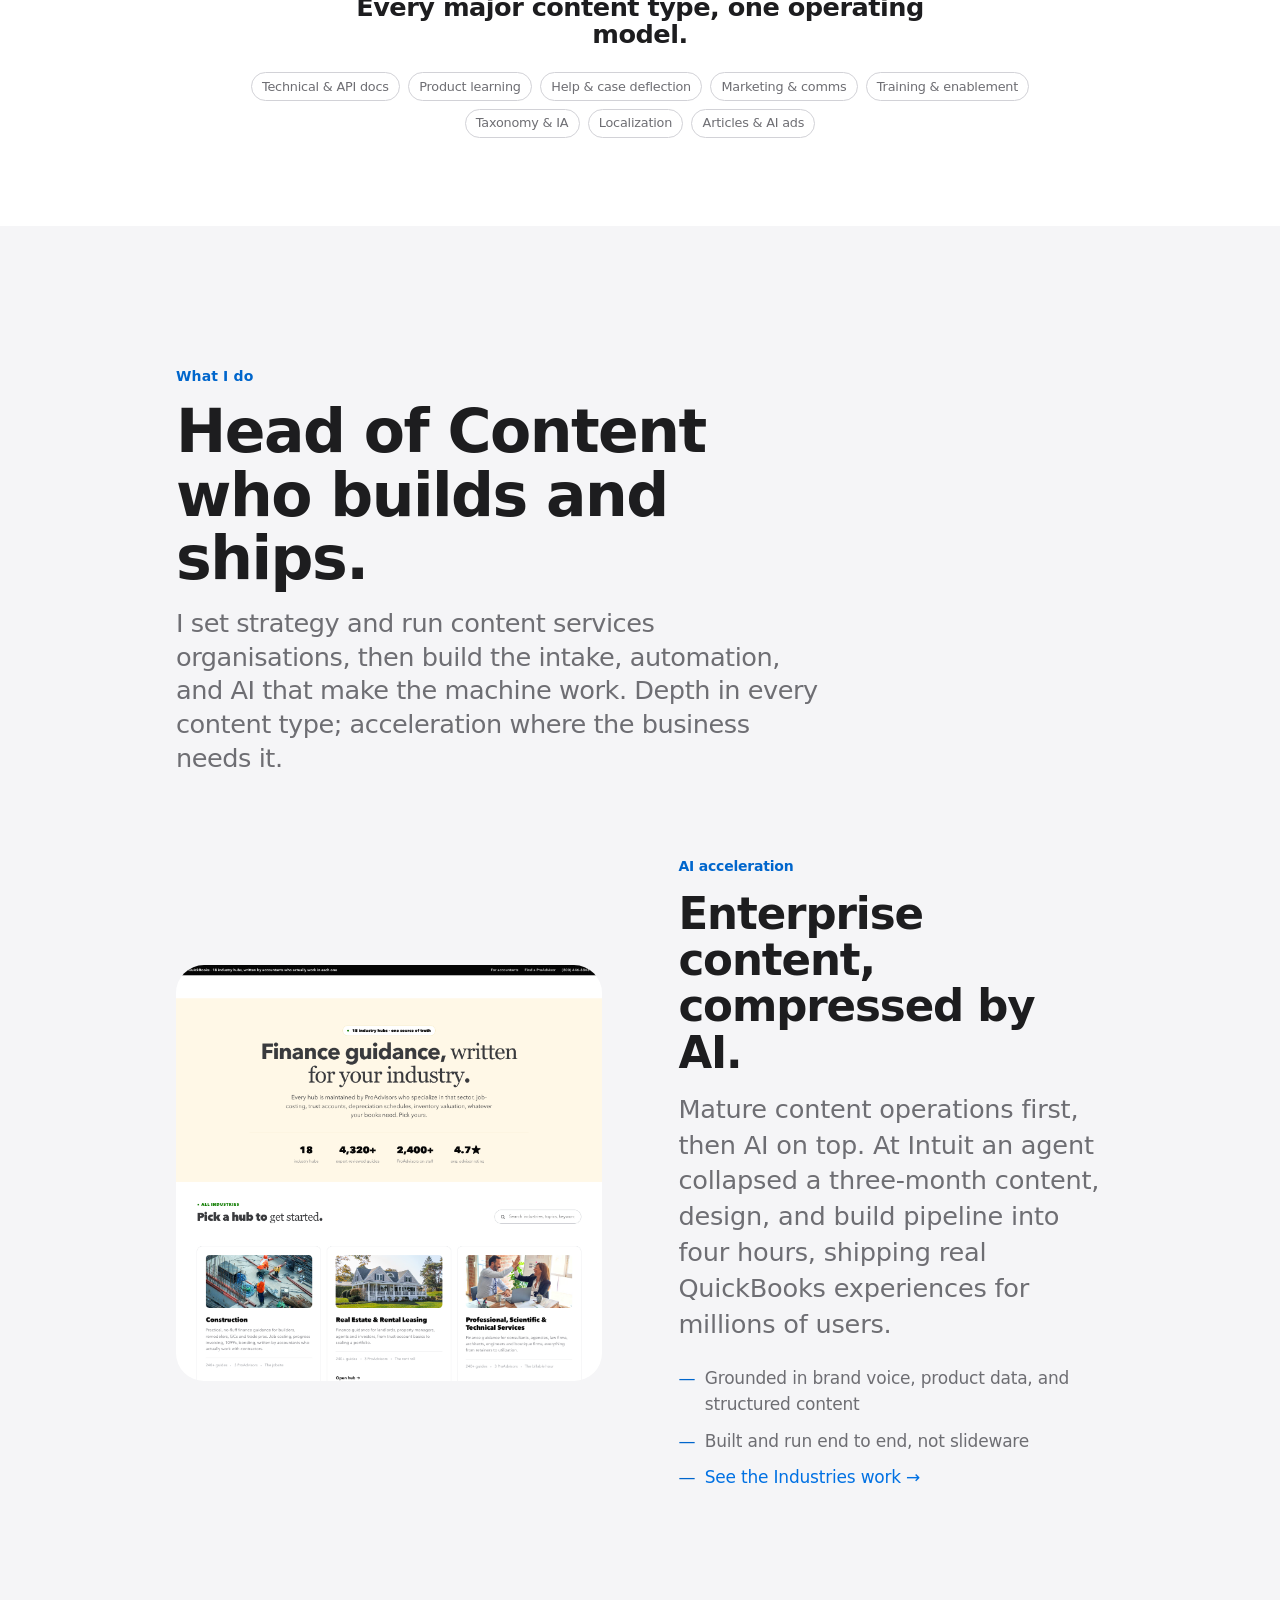
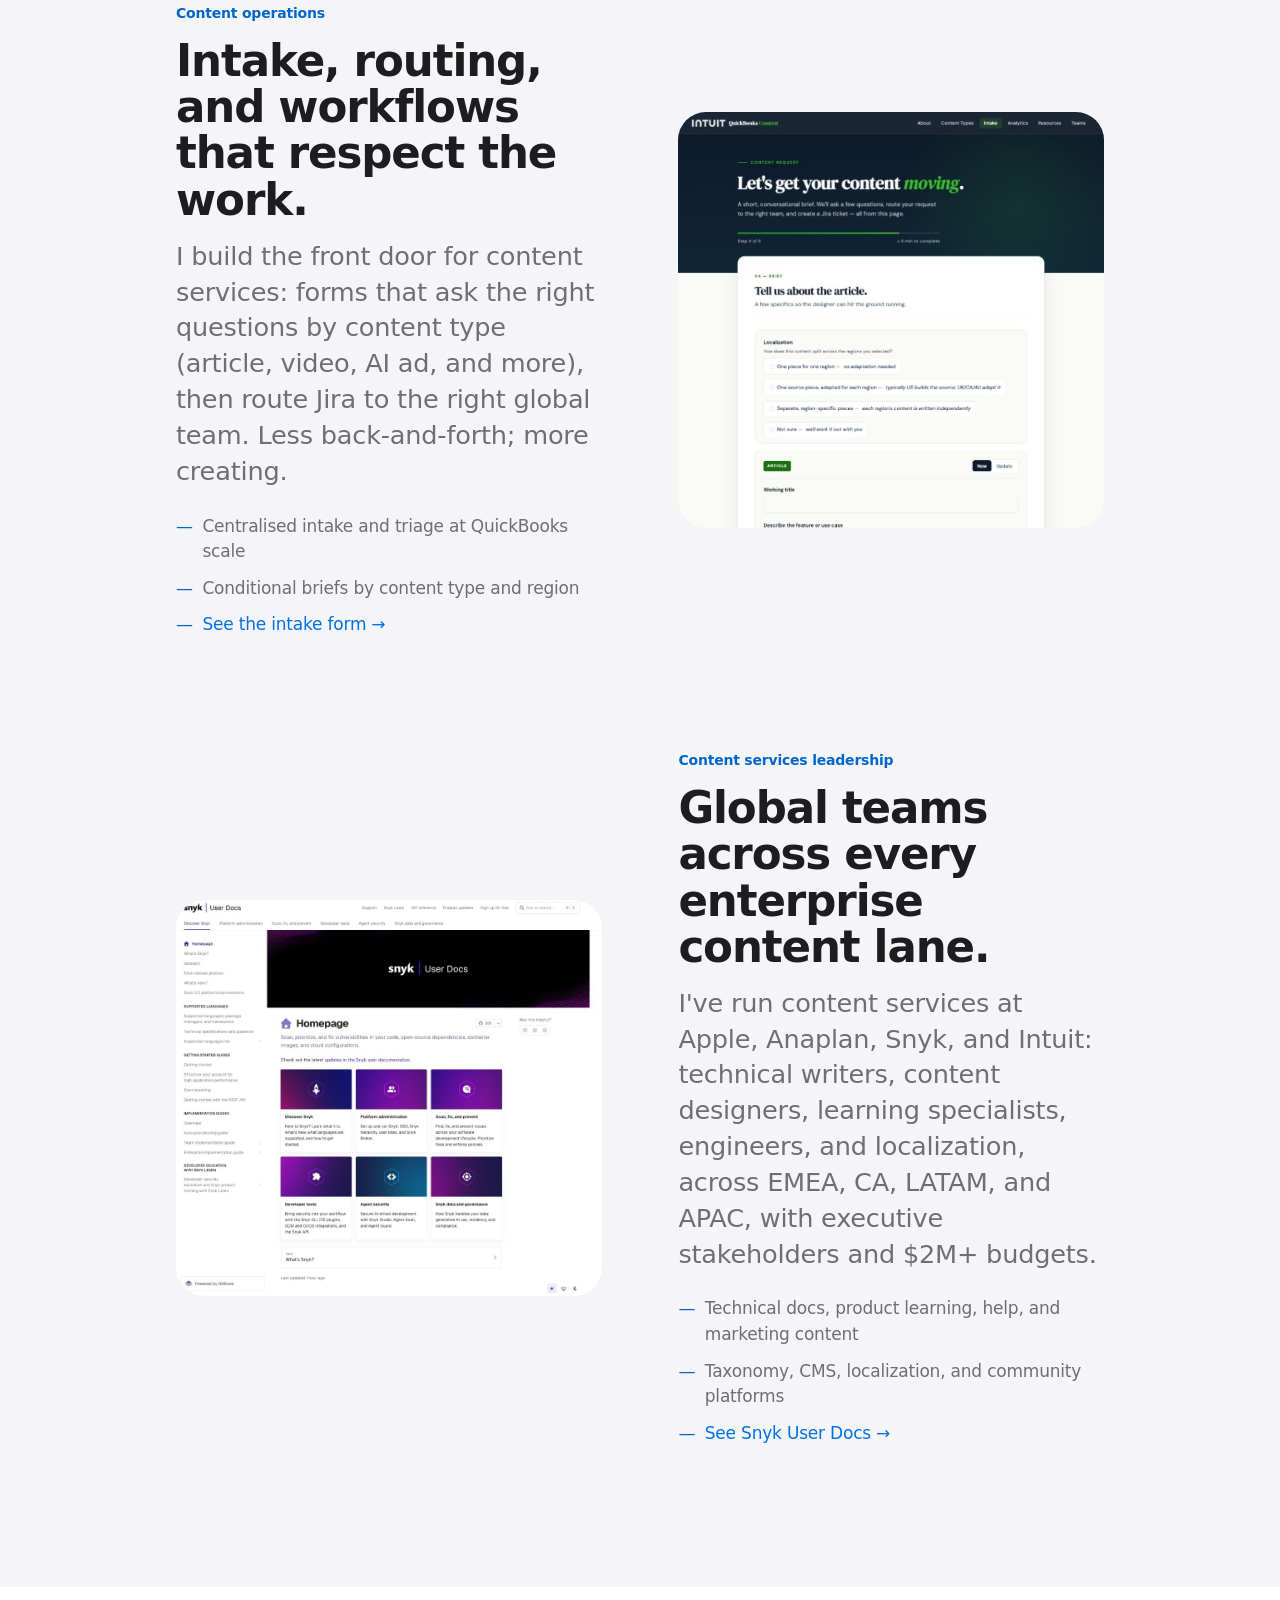
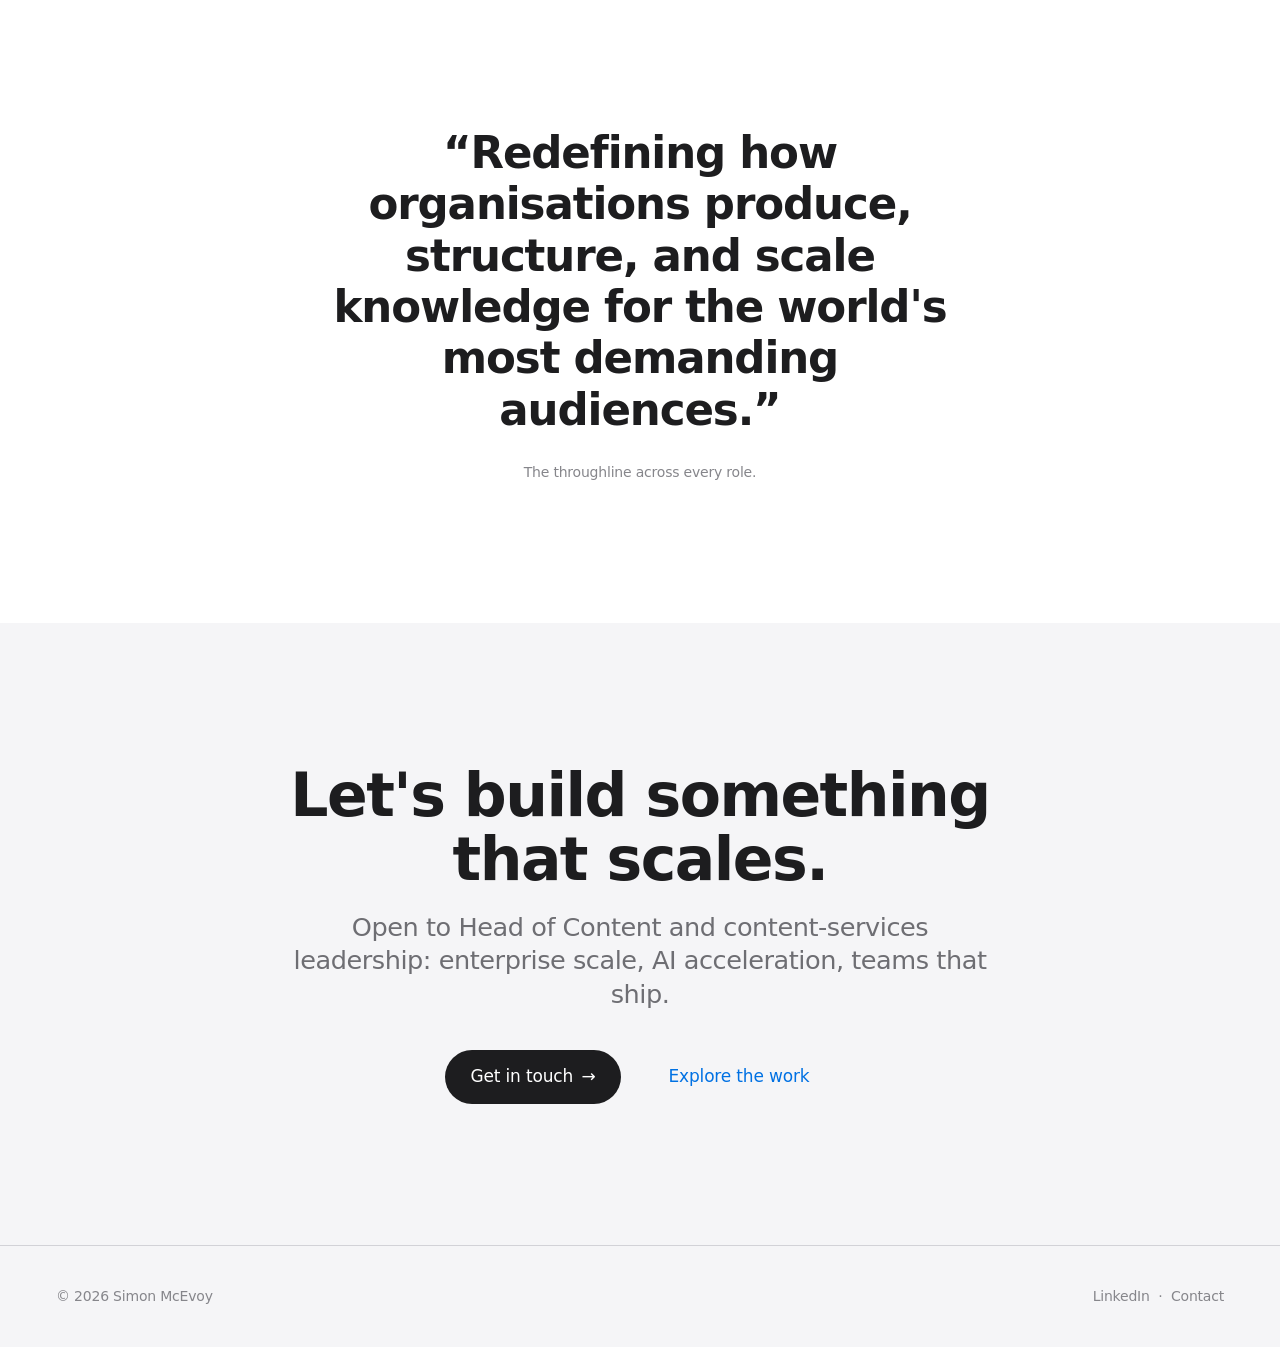
==== commit c502c6c8: "Prevent line break in first stat number on index page Co-Authored-By: Claude Sonnet 4.6 <noreply@ant" ====
--- a/index.html
+++ b/index.html
@@ -42,7 +42,7 @@
   <section class="section--tight wrap reveal">
     <div class="stats">
       <div class="stat">
-        <div class="stat__num">3 mo<span class="unit"> → 4 hrs</span></div>
+        <div class="stat__num" style="white-space:nowrap">3&nbsp;mo<span class="unit">&nbsp;→&nbsp;4&nbsp;hrs</span></div>
         <div class="stat__label">An AI agent collapsed a quarter-long content, design &amp; build project into an afternoon.</div>
       </div>
       <div class="stat">
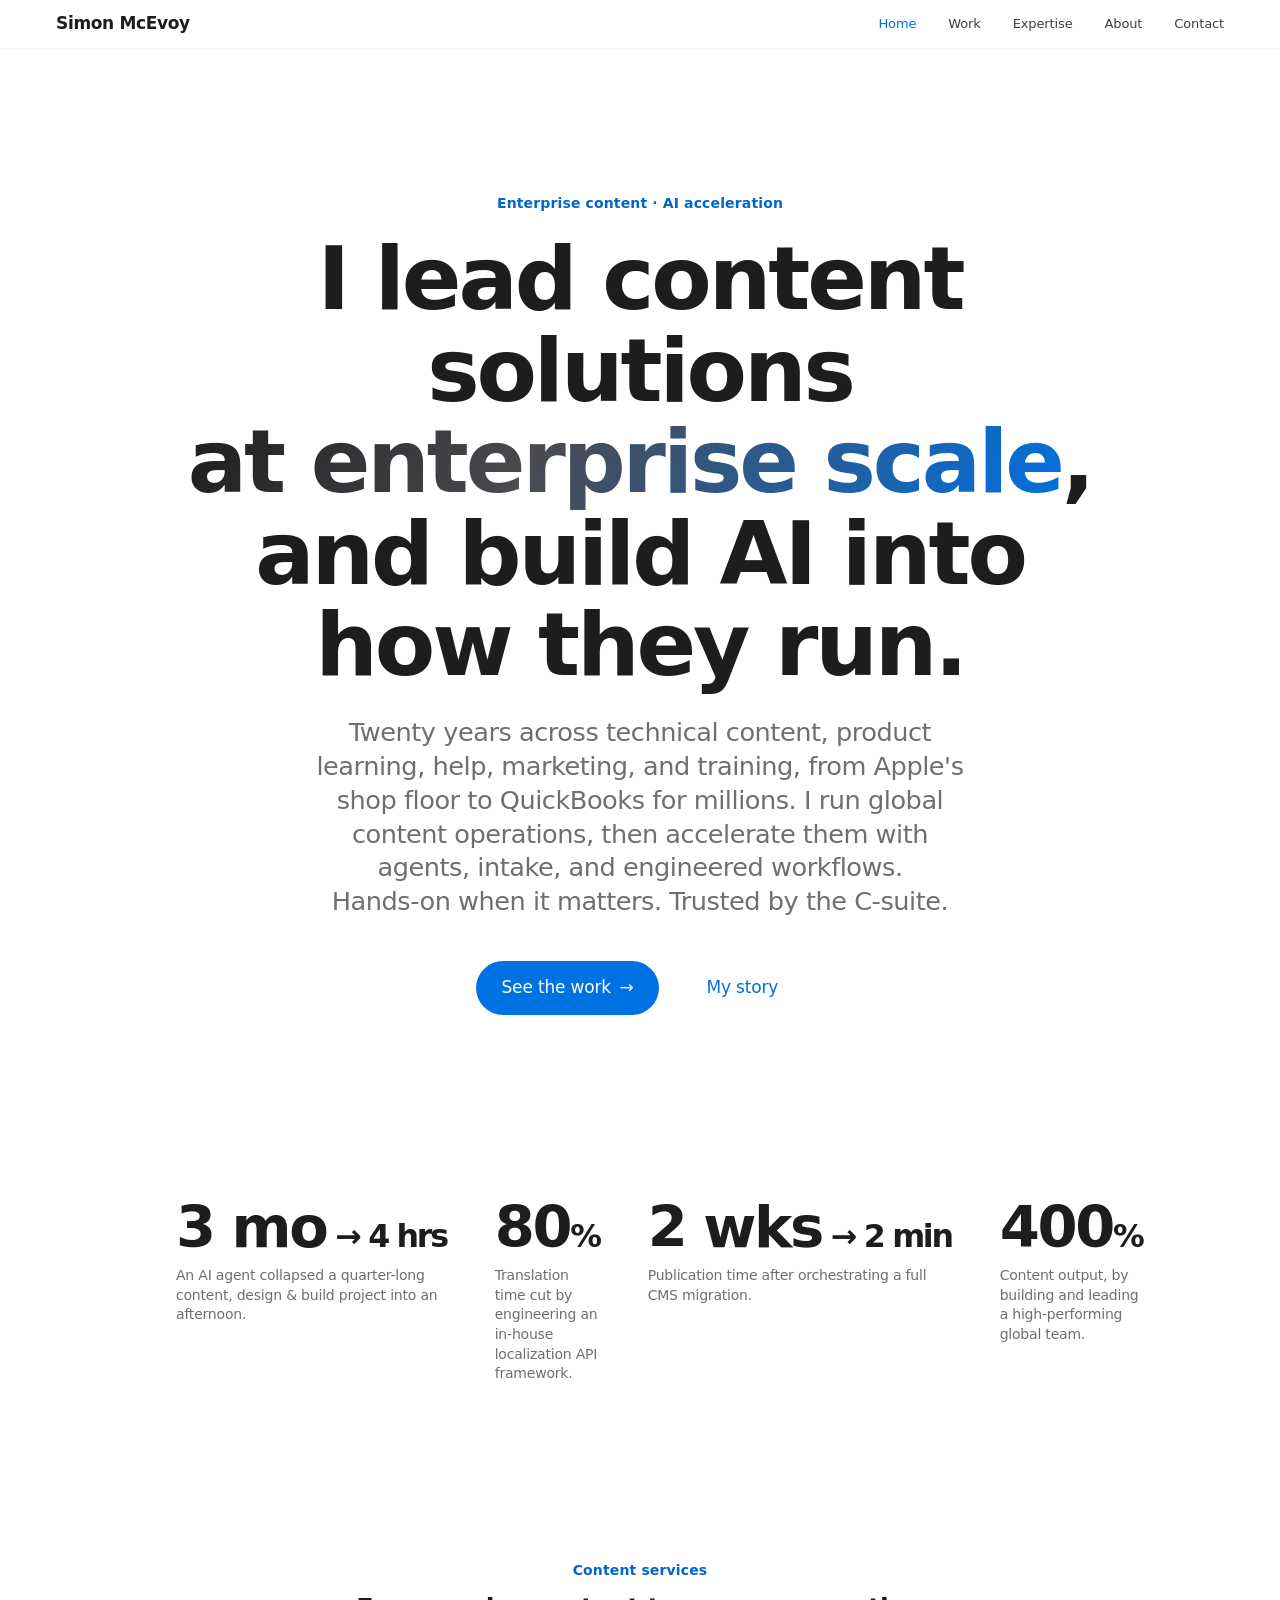
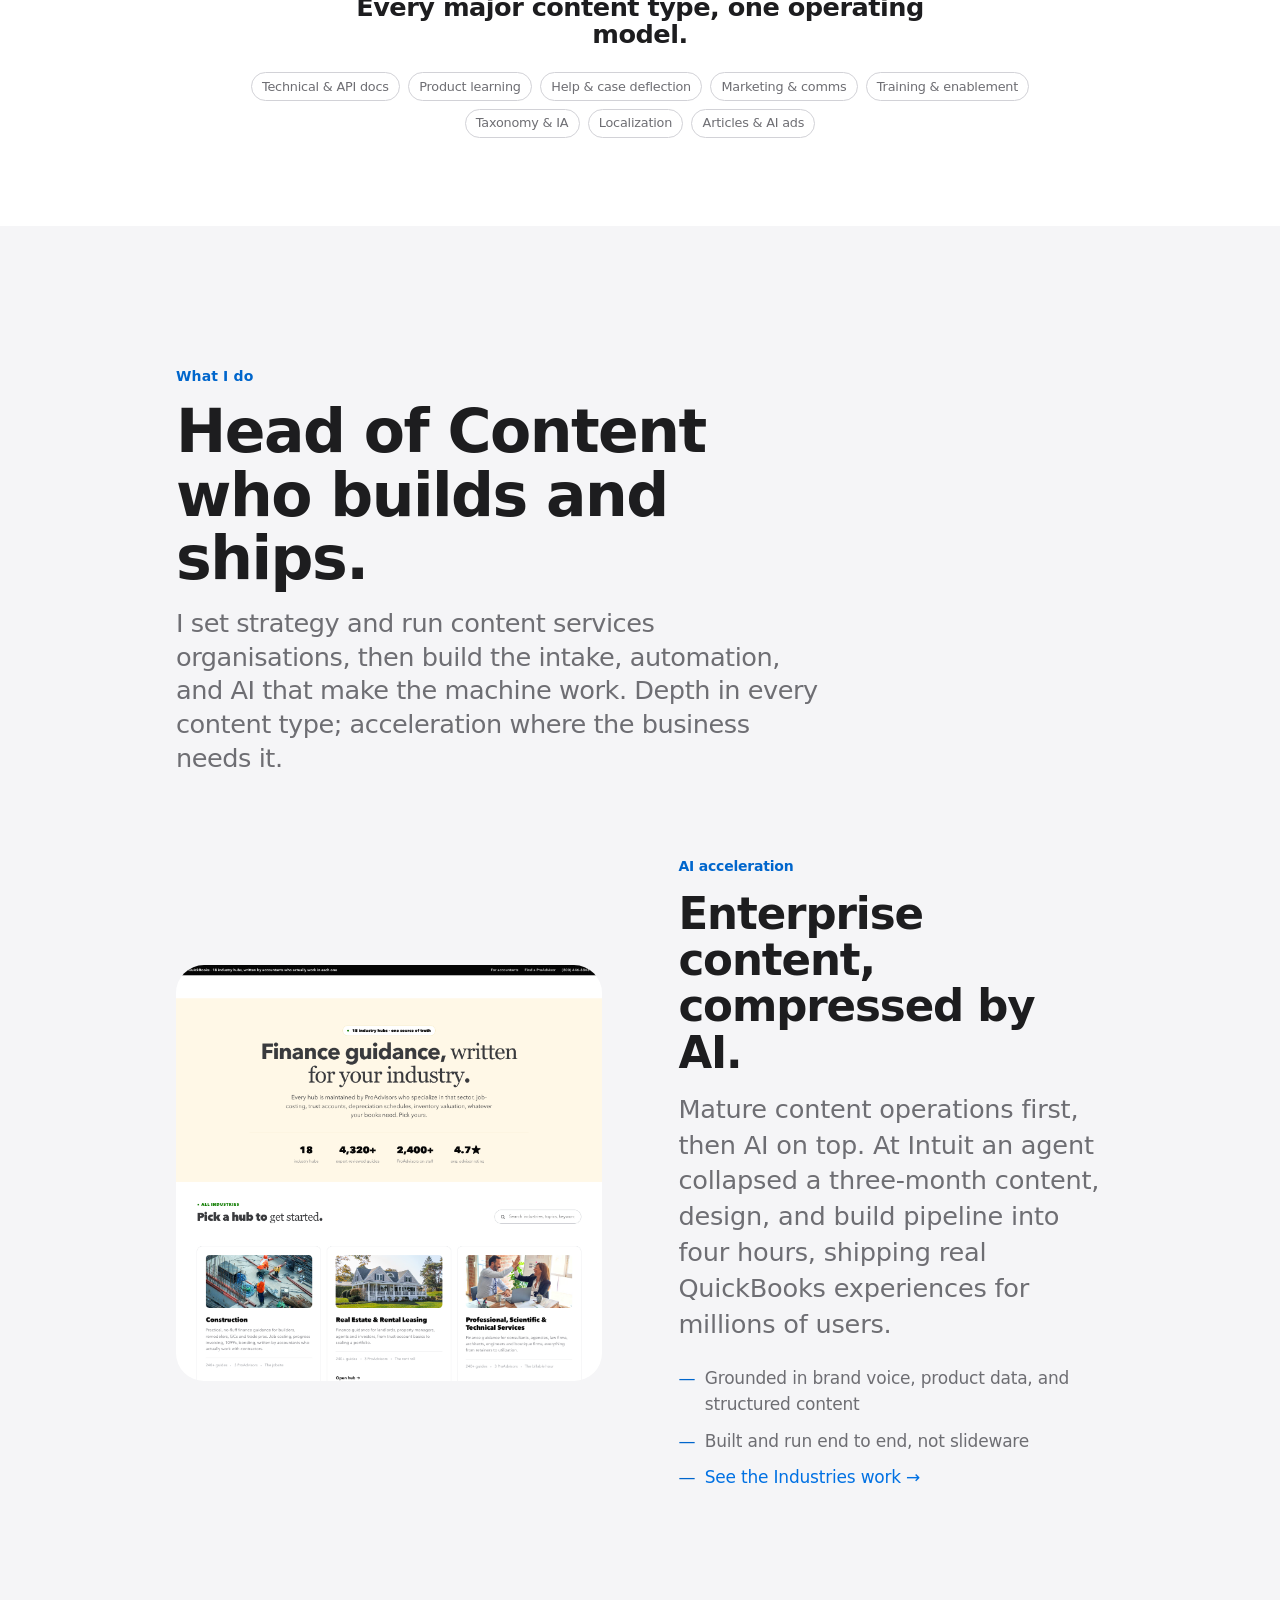
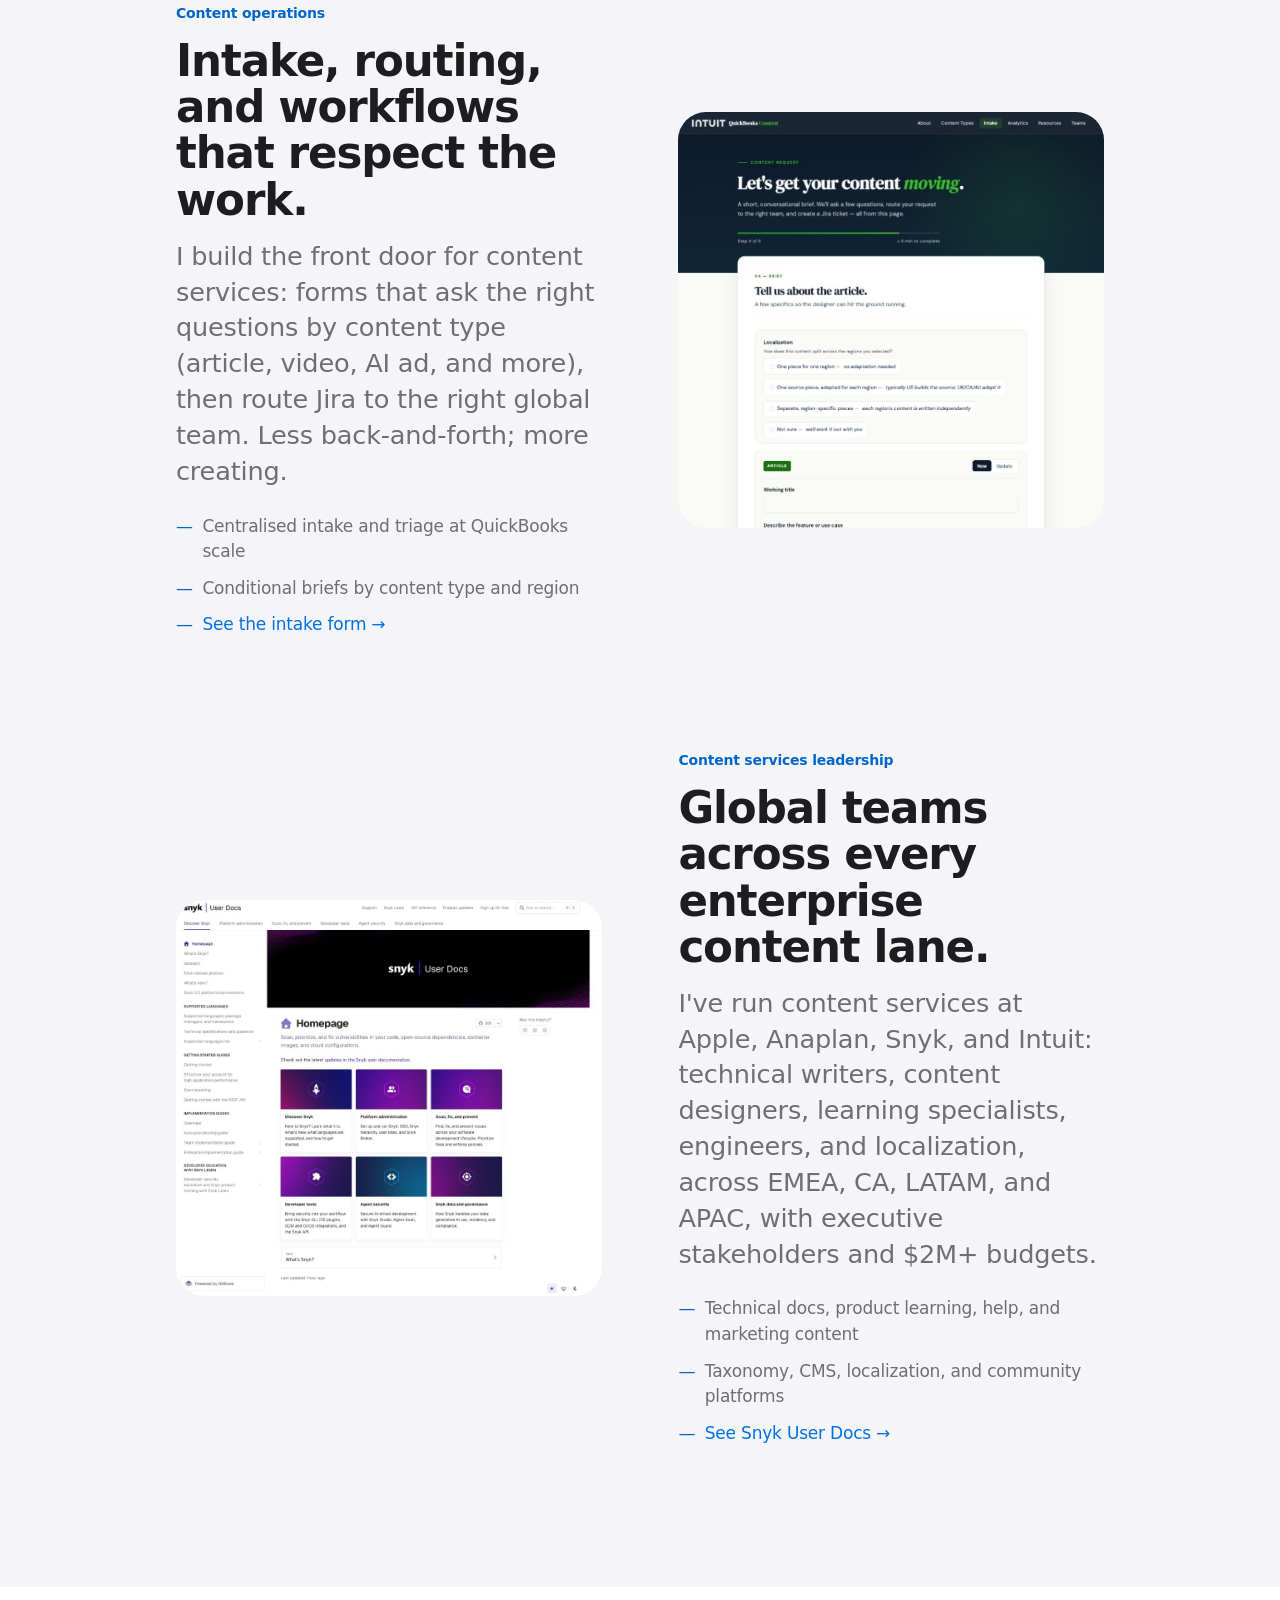
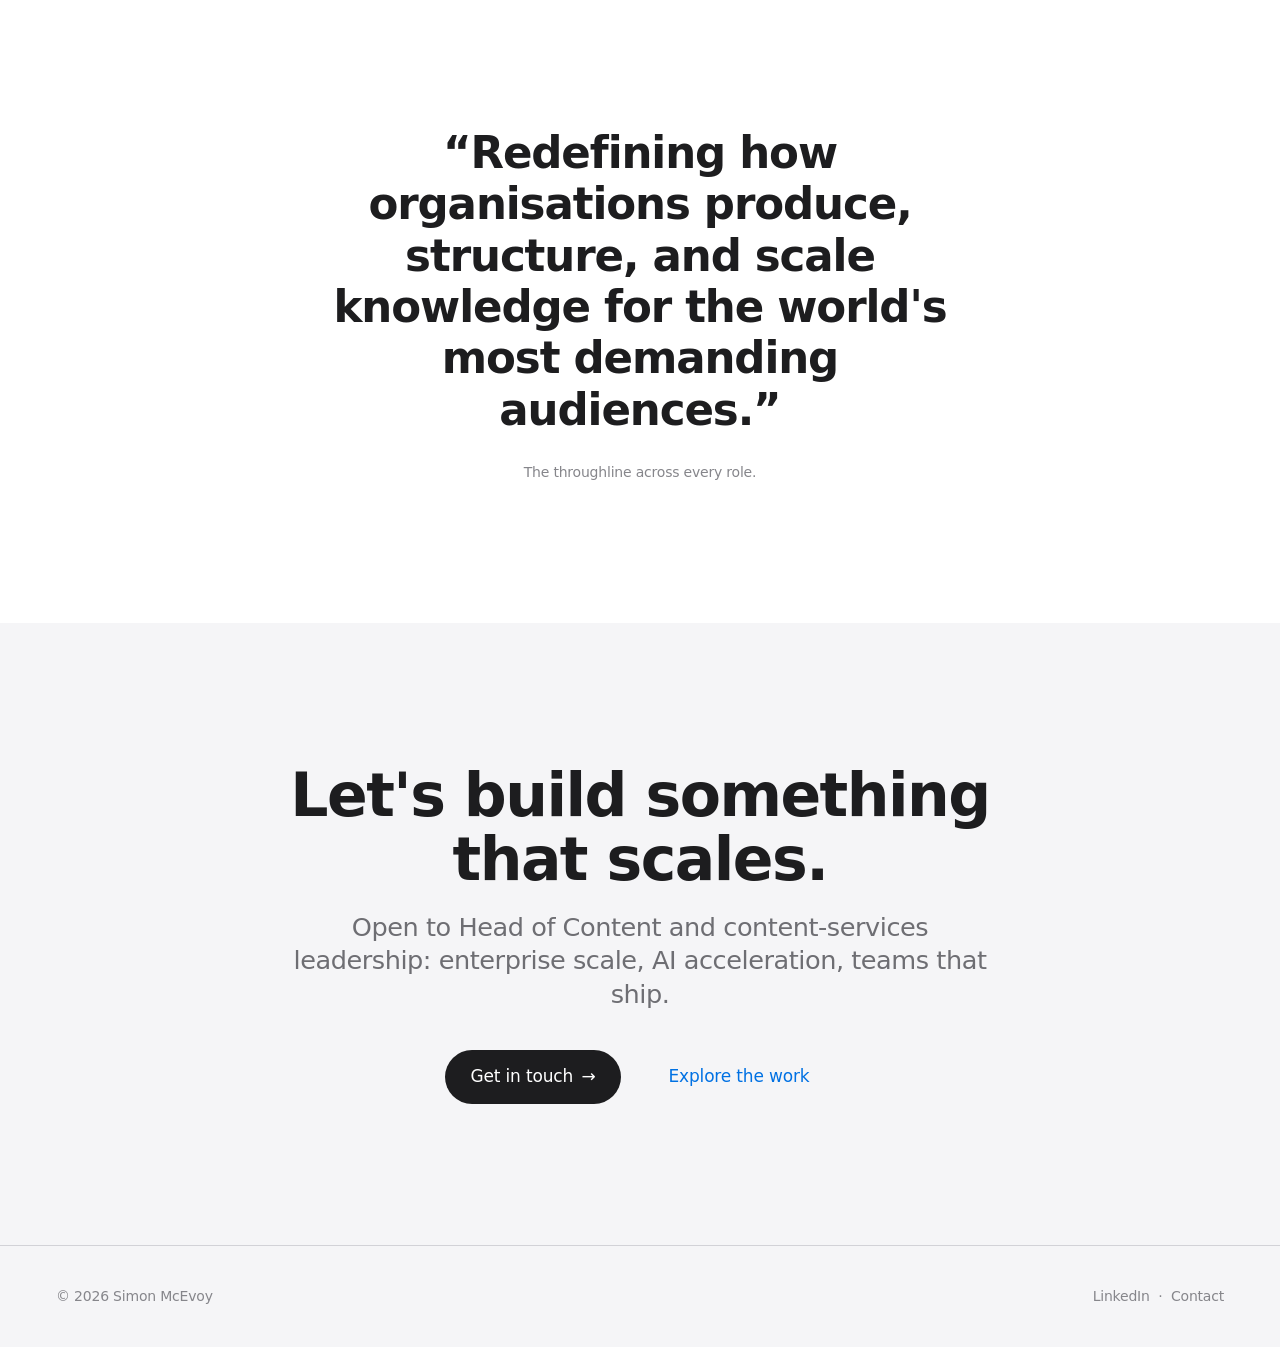
==== commit db528b08: "Break 'Hands-on when it matters' onto its own line on index page Co-Authored-By: Claude Sonnet 4.6 <" ====
--- a/index.html
+++ b/index.html
@@ -31,7 +31,7 @@
   <section class="hero wrap load">
     <span class="eyebrow">Enterprise content · AI acceleration</span>
     <h1 class="hero-title">I lead content solutions<br><span class="gradient-text">at enterprise scale</span>, and build AI into how they run.</h1>
-    <p class="lead">Twenty years across technical content, product learning, help, marketing, and training, from Apple's shop floor to QuickBooks for millions. I run global content operations, then accelerate them with agents, intake, and engineered workflows. Hands-on when it matters. Trusted by the C-suite.</p>
+    <p class="lead">Twenty years across technical content, product learning, help, marketing, and training, from Apple's shop floor to QuickBooks for millions. I run global content operations, then accelerate them with agents, intake, and engineered workflows.<br>Hands-on when it matters. Trusted by the C-suite.</p>
     <div class="hero__cta">
       <a class="btn btn--primary" href="work.html">See the work <span aria-hidden="true">→</span></a>
       <a class="btn btn--ghost" href="about.html">My story</a>
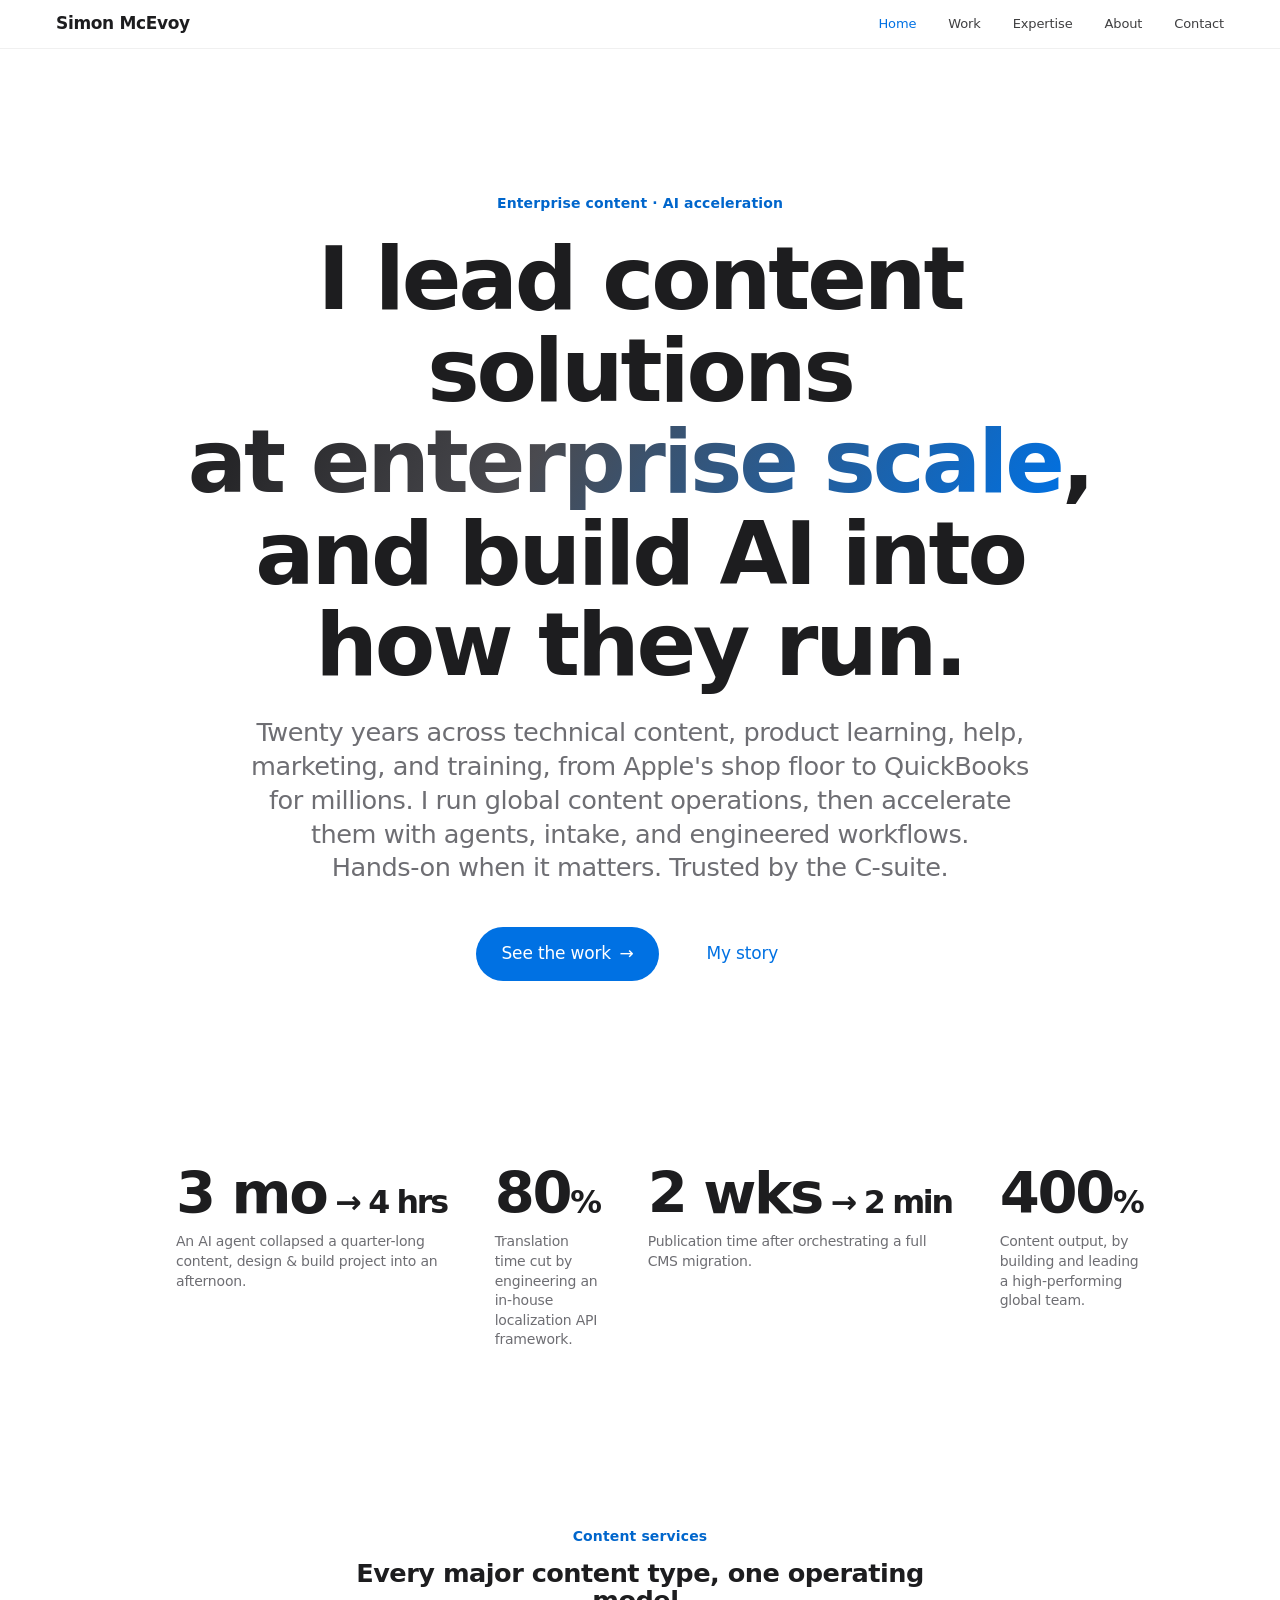
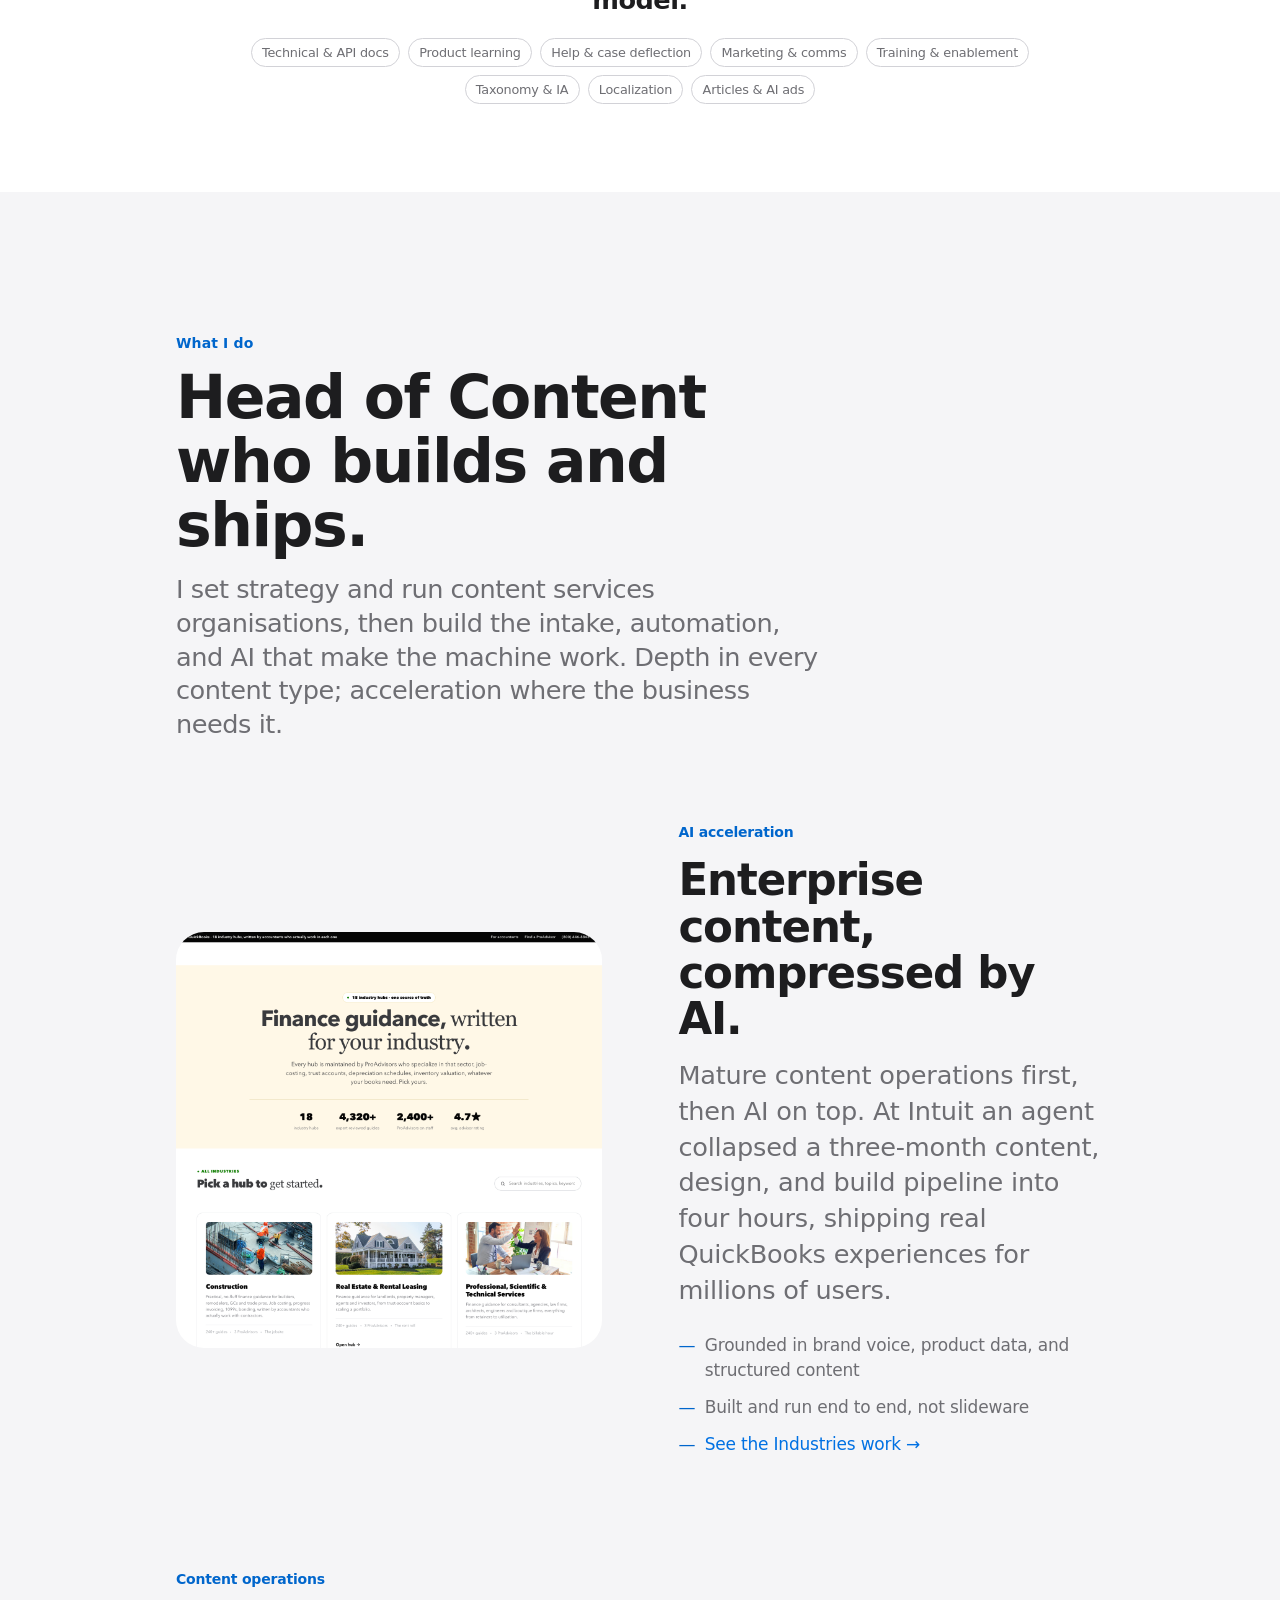
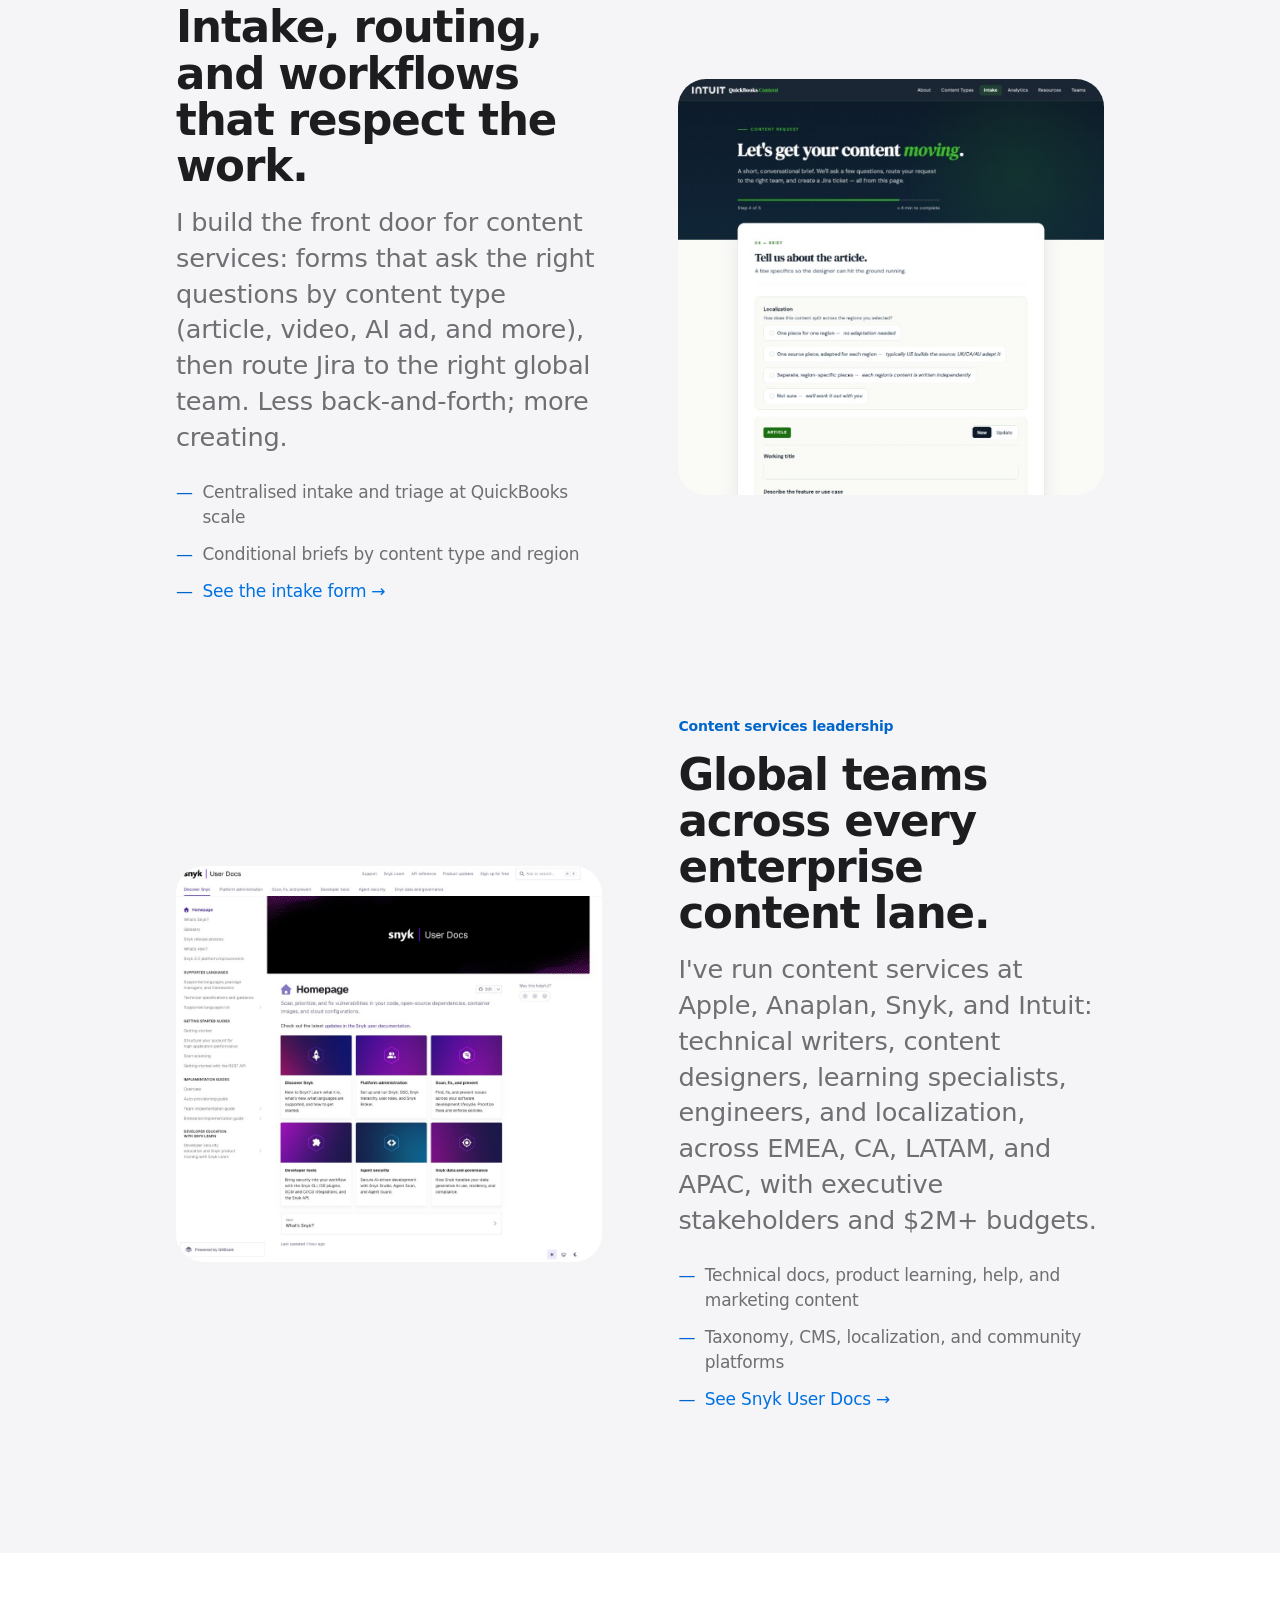
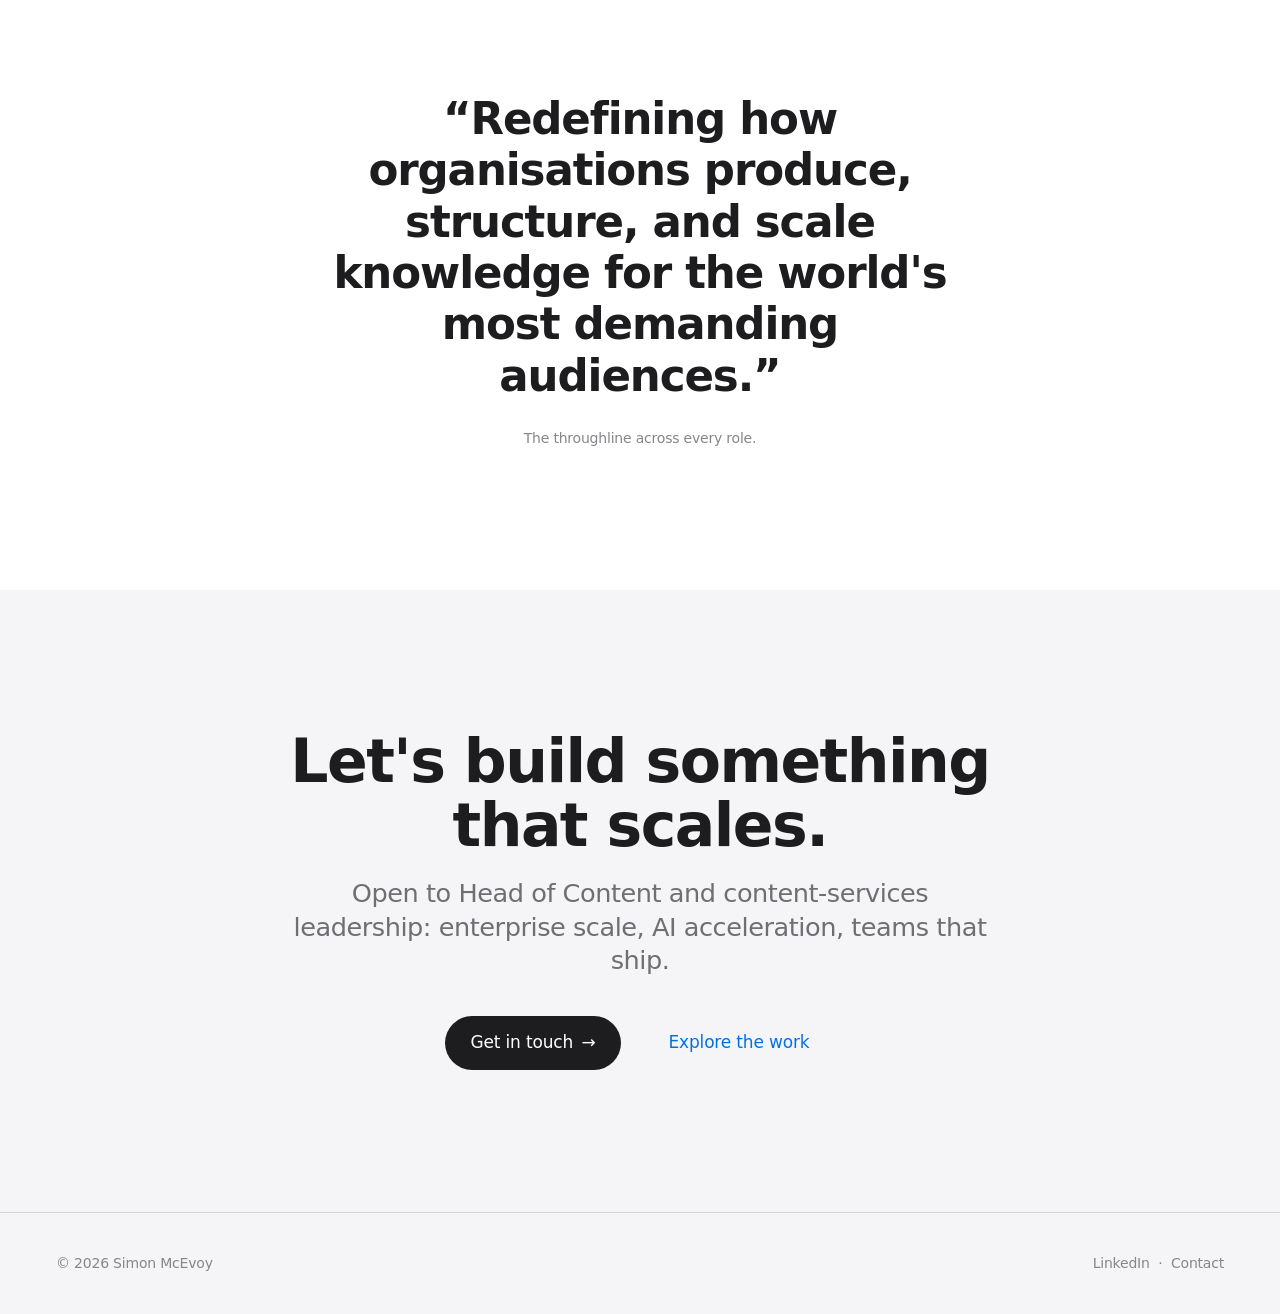
==== commit 6a27c2a0: "Widen hero lead paragraph to prevent orphaned 'workflows' line Co-Authored-By: Claude Sonnet 4.6 <no" ====
--- a/index.html
+++ b/index.html
@@ -31,7 +31,7 @@
   <section class="hero wrap load">
     <span class="eyebrow">Enterprise content · AI acceleration</span>
     <h1 class="hero-title">I lead content solutions<br><span class="gradient-text">at enterprise scale</span>, and build AI into how they run.</h1>
-    <p class="lead">Twenty years across technical content, product learning, help, marketing, and training, from Apple's shop floor to QuickBooks for millions. I run global content operations, then accelerate them with agents, intake, and engineered workflows.<br>Hands-on when it matters. Trusted by the C-suite.</p>
+    <p class="lead" style="max-width:50ch">Twenty years across technical content, product learning, help, marketing, and training, from Apple's shop floor to QuickBooks for millions. I run global content operations, then accelerate them with agents, intake, and engineered workflows.<br>Hands-on when it matters. Trusted by the C-suite.</p>
     <div class="hero__cta">
       <a class="btn btn--primary" href="work.html">See the work <span aria-hidden="true">→</span></a>
       <a class="btn btn--ghost" href="about.html">My story</a>
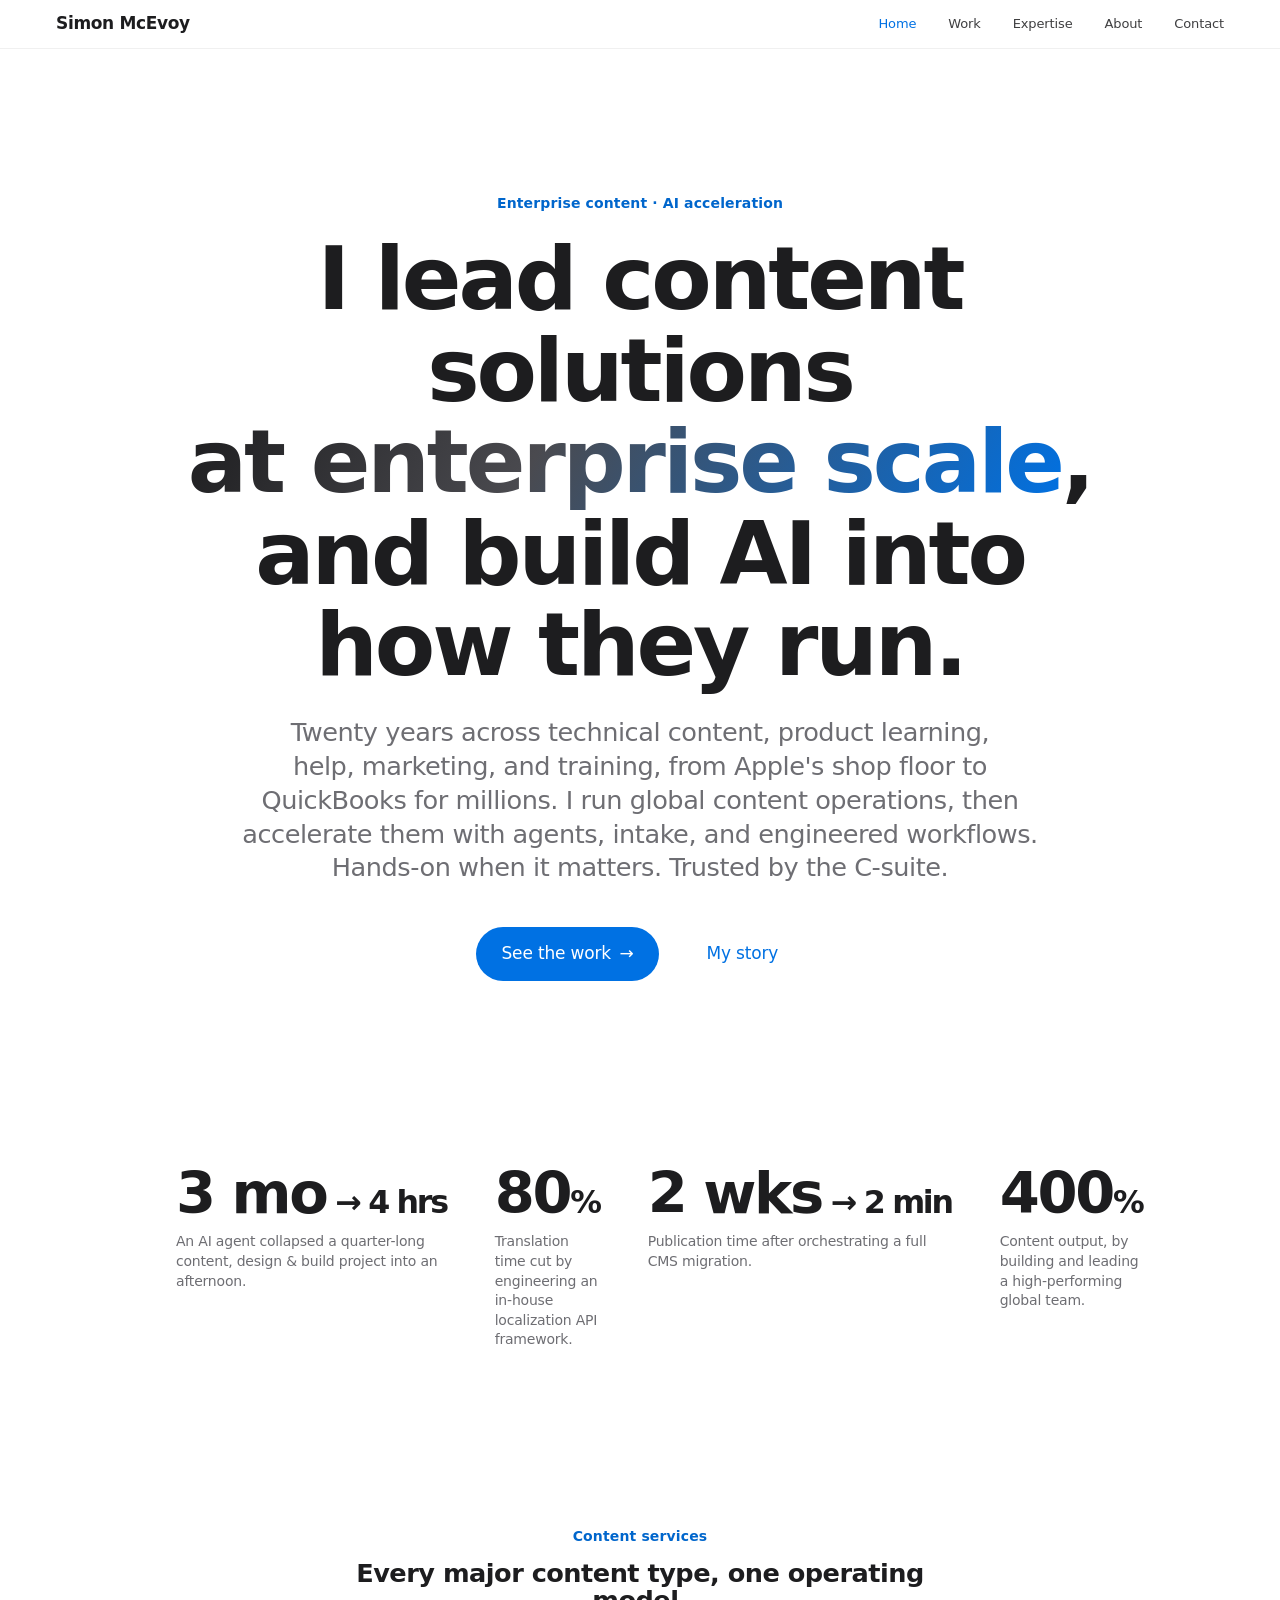
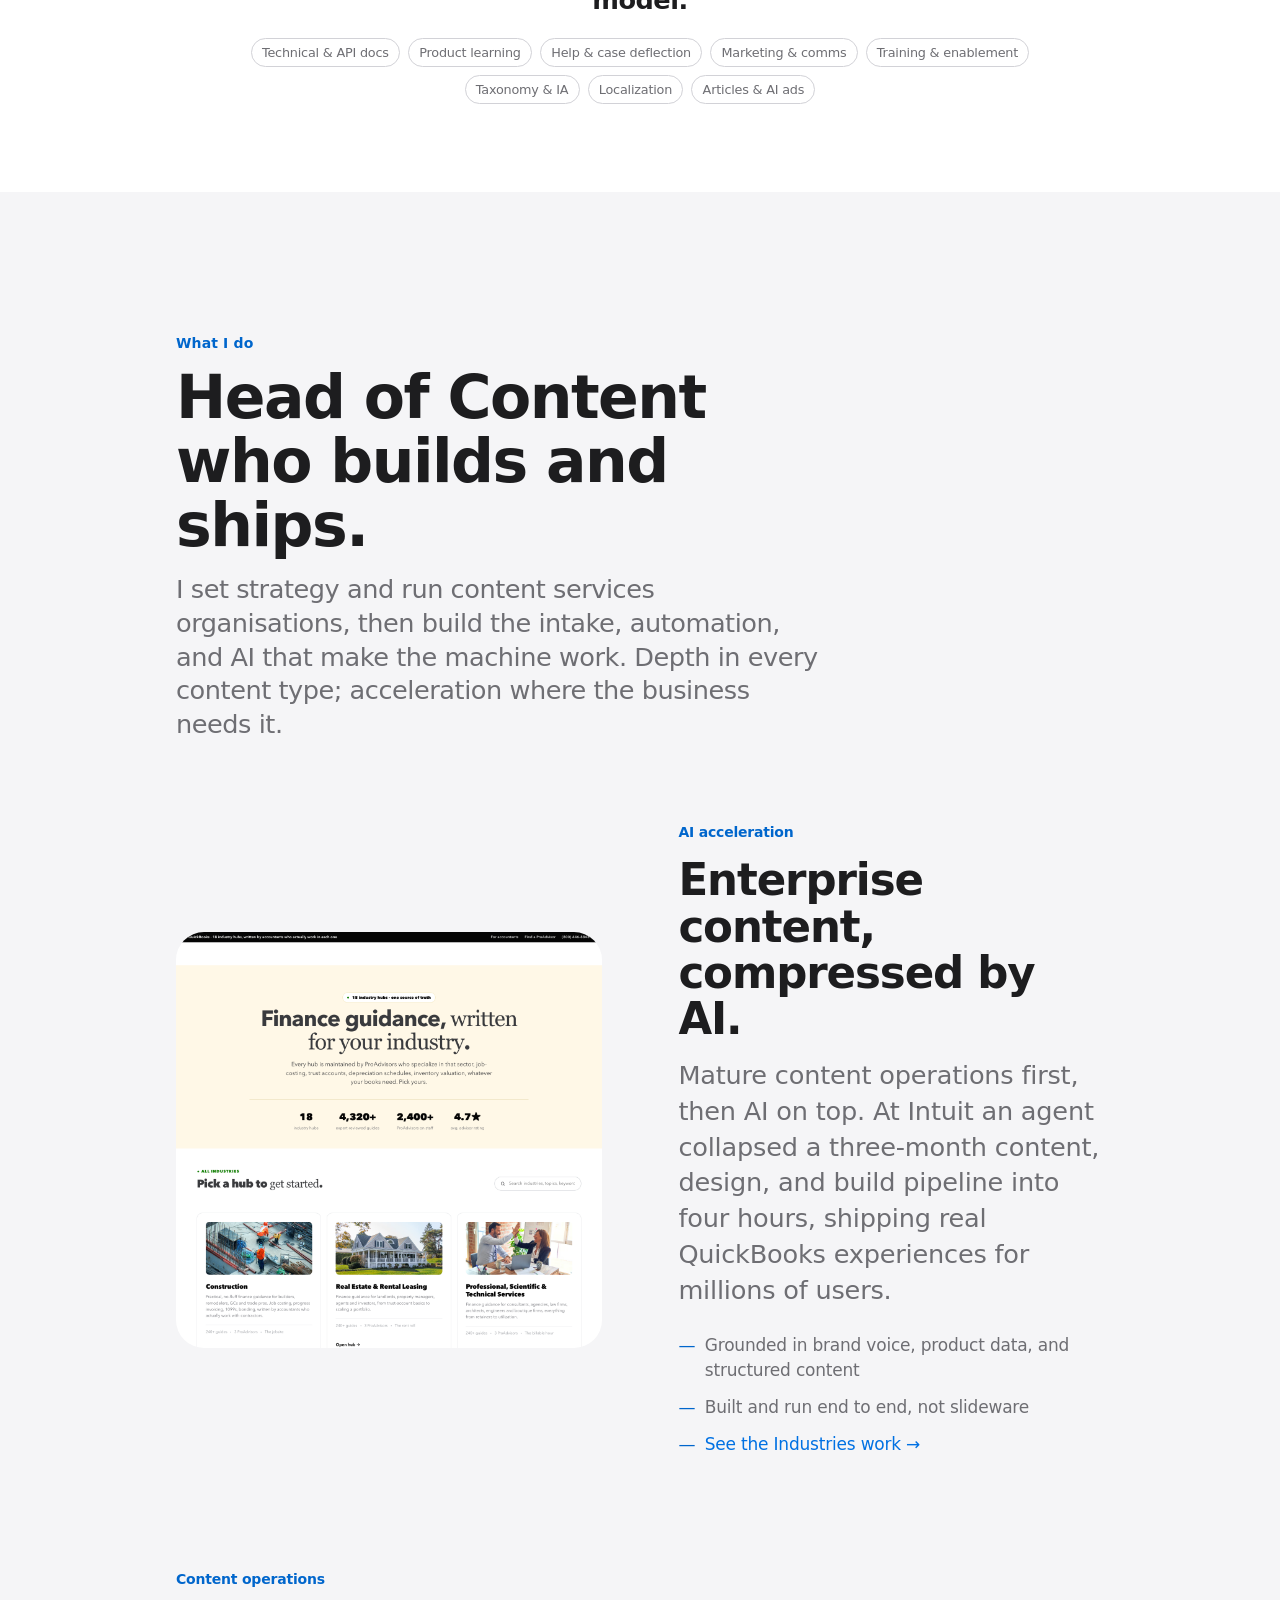
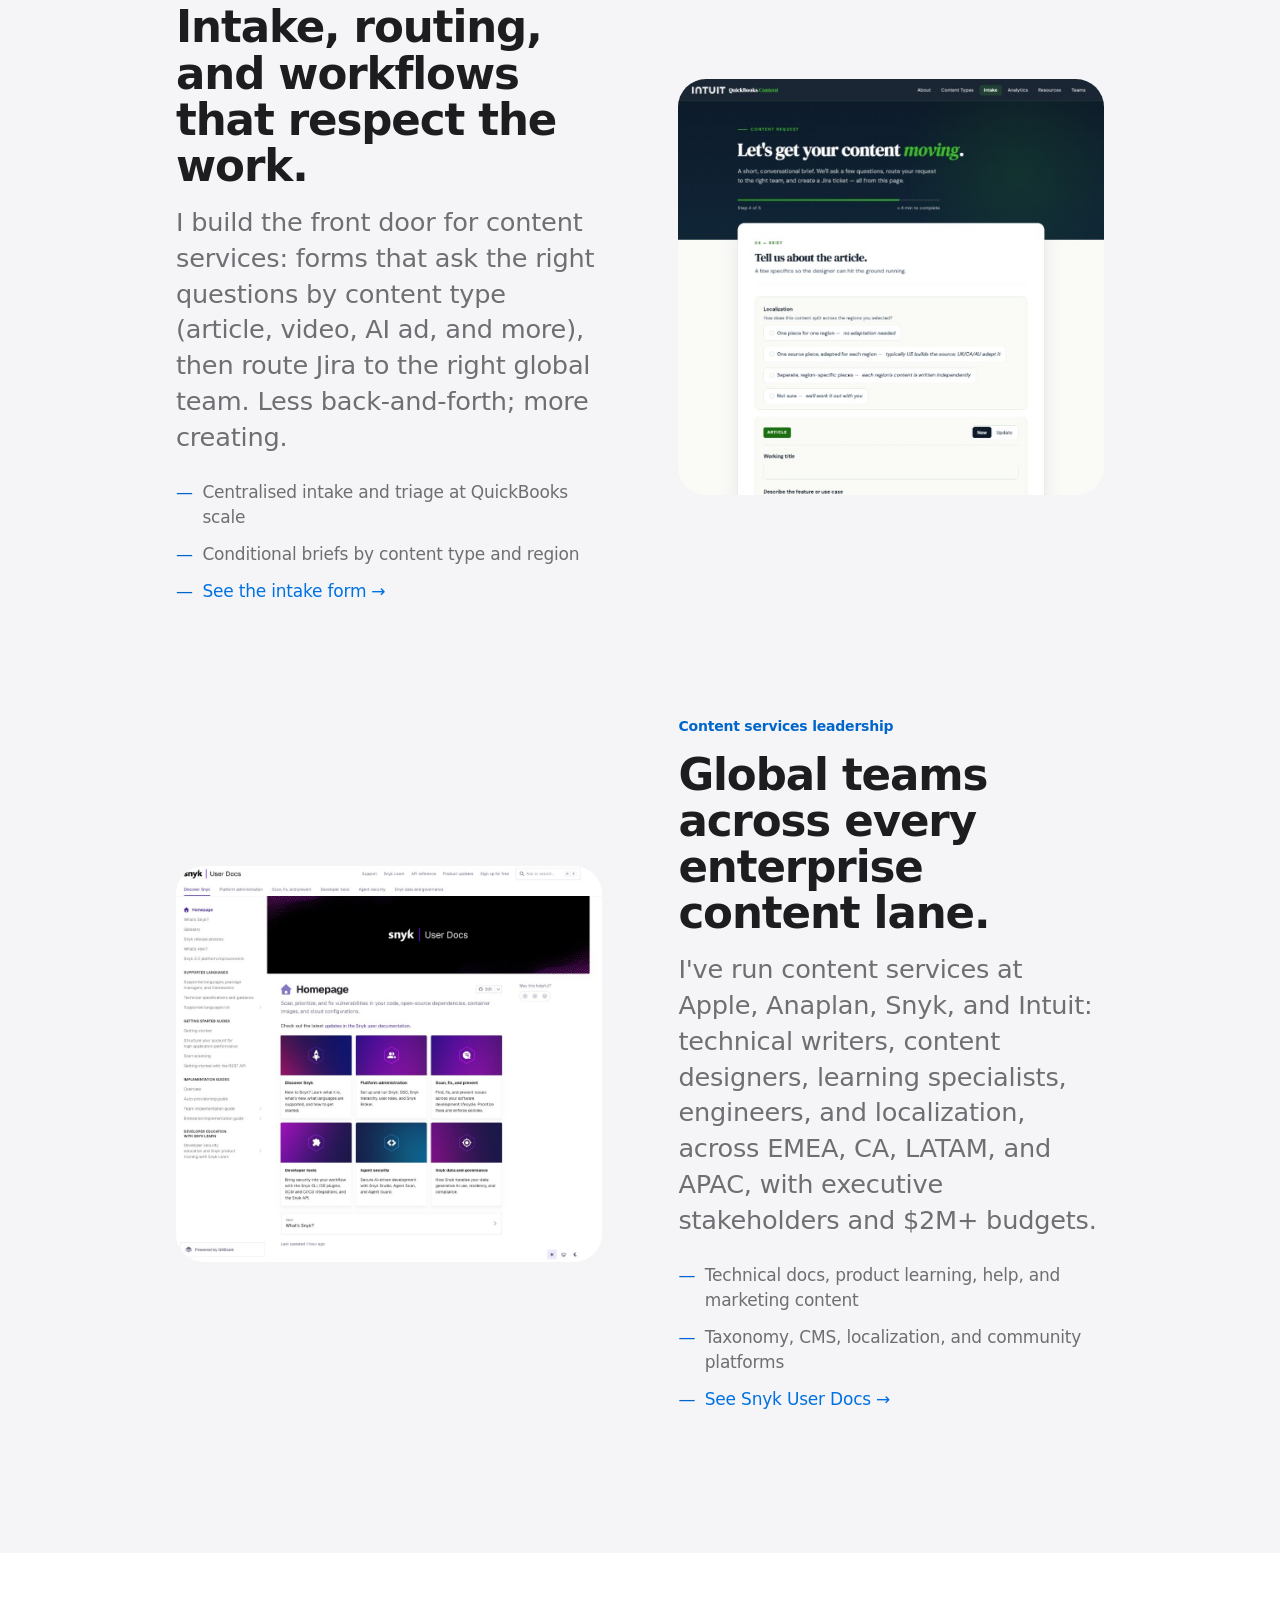
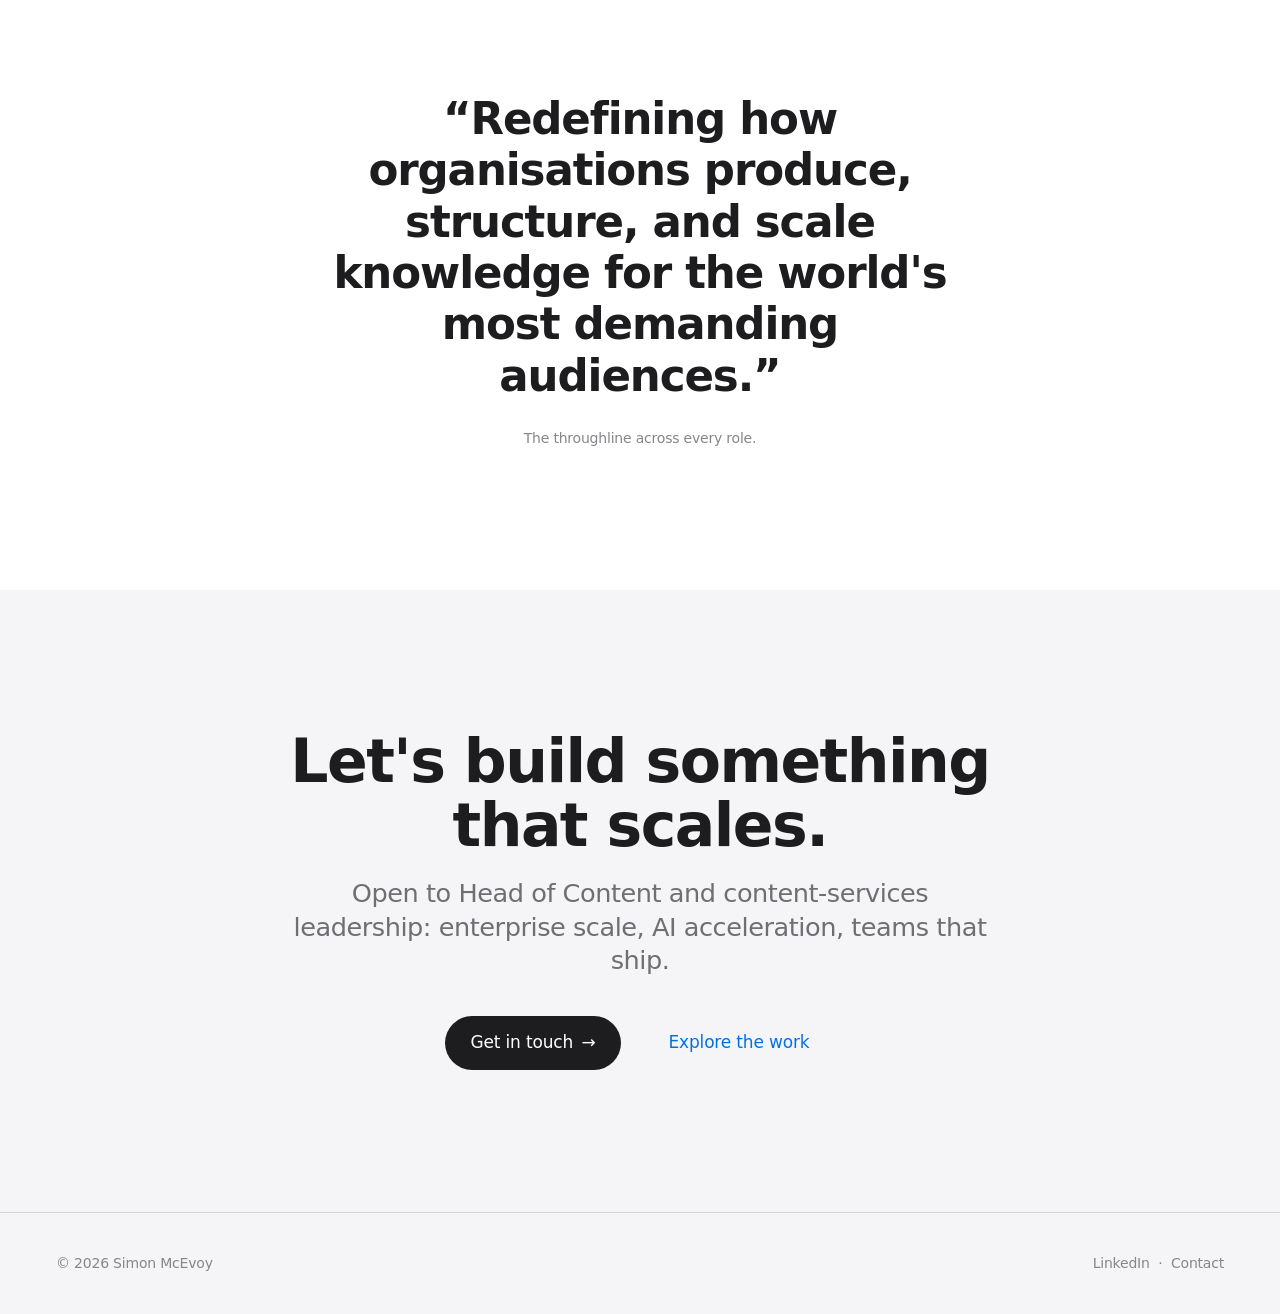
==== commit 998e113d: "Balance hero lead text wrapping across lines Co-Authored-By: Claude Sonnet 4.6 <noreply@anthropic.co" ====
--- a/index.html
+++ b/index.html
@@ -31,7 +31,7 @@
   <section class="hero wrap load">
     <span class="eyebrow">Enterprise content · AI acceleration</span>
     <h1 class="hero-title">I lead content solutions<br><span class="gradient-text">at enterprise scale</span>, and build AI into how they run.</h1>
-    <p class="lead" style="max-width:50ch">Twenty years across technical content, product learning, help, marketing, and training, from Apple's shop floor to QuickBooks for millions. I run global content operations, then accelerate them with agents, intake, and engineered workflows.<br>Hands-on when it matters. Trusted by the C-suite.</p>
+    <p class="lead" style="max-width:50ch; text-wrap:balance">Twenty years across technical content, product learning, help, marketing, and training, from Apple's shop floor to QuickBooks for millions. I run global content operations, then accelerate them with agents, intake, and engineered workflows.<br>Hands-on when it matters. Trusted by the C-suite.</p>
     <div class="hero__cta">
       <a class="btn btn--primary" href="work.html">See the work <span aria-hidden="true">→</span></a>
       <a class="btn btn--ghost" href="about.html">My story</a>
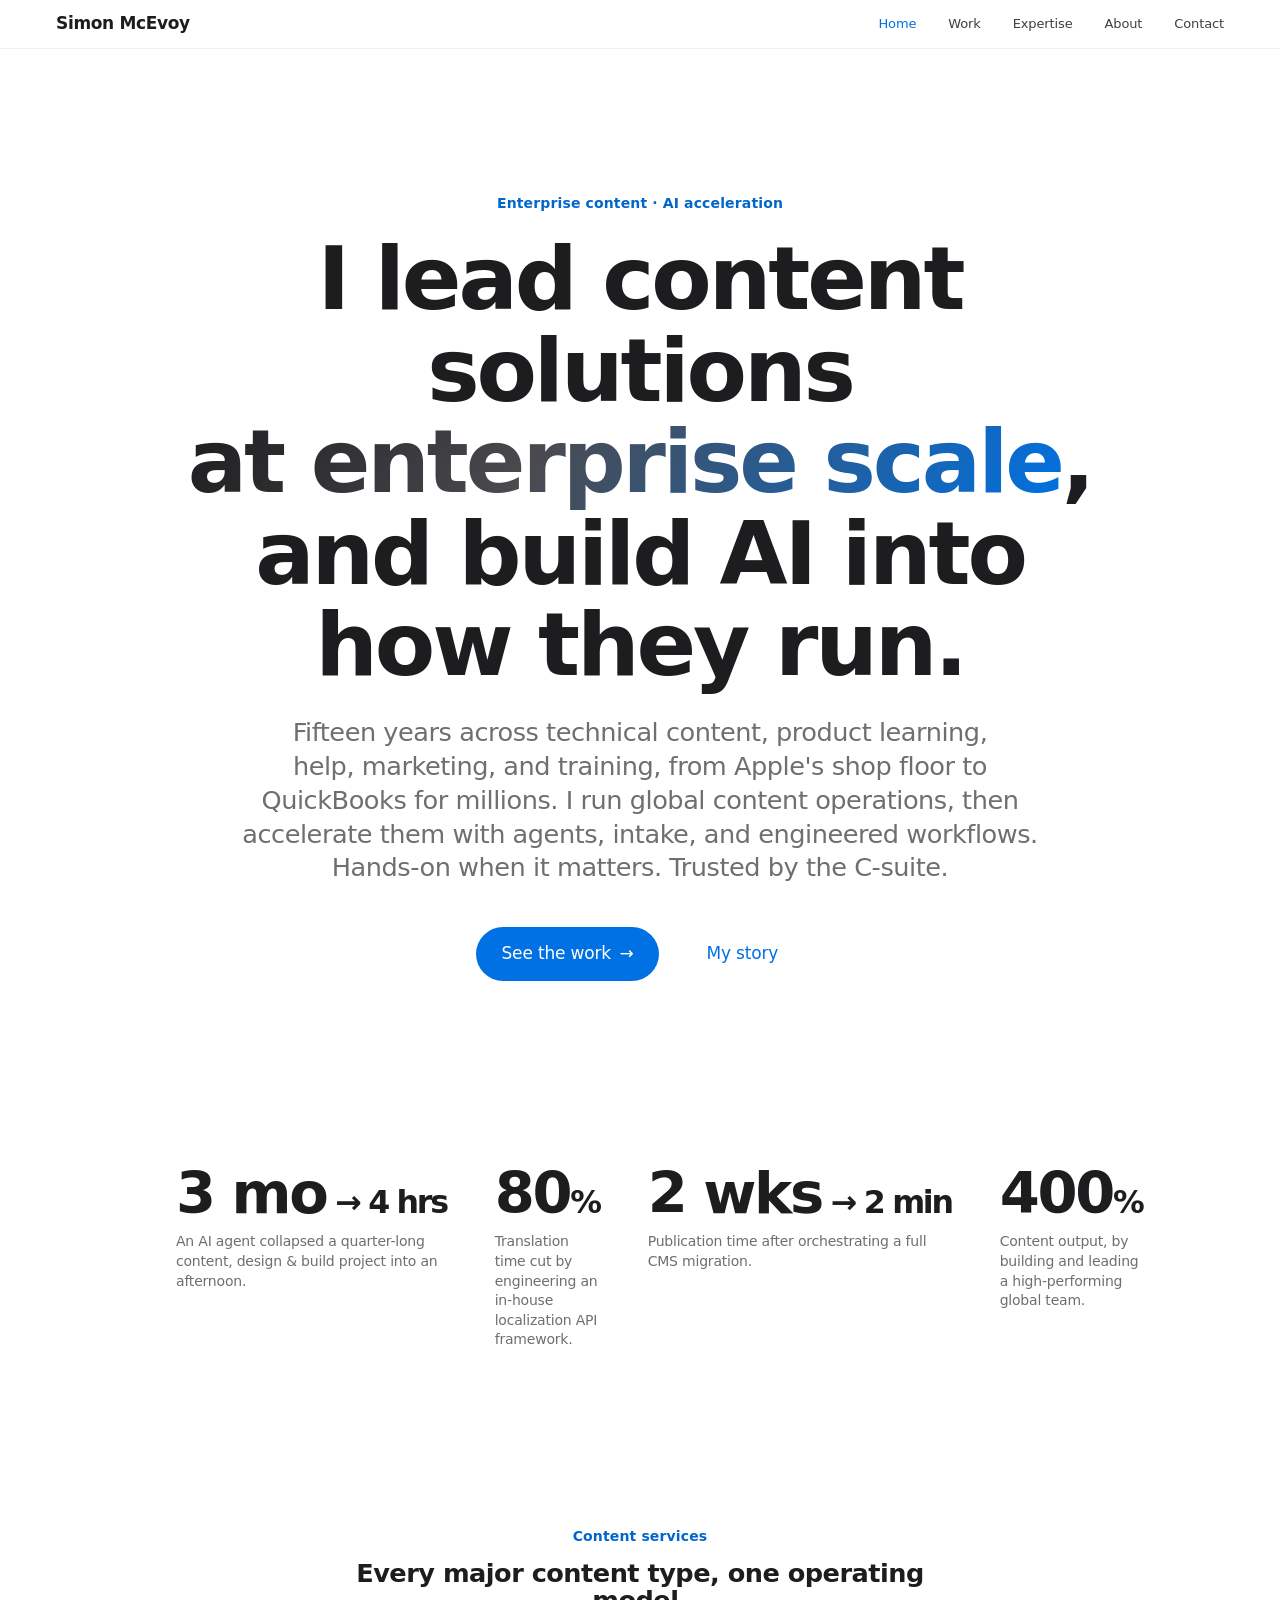
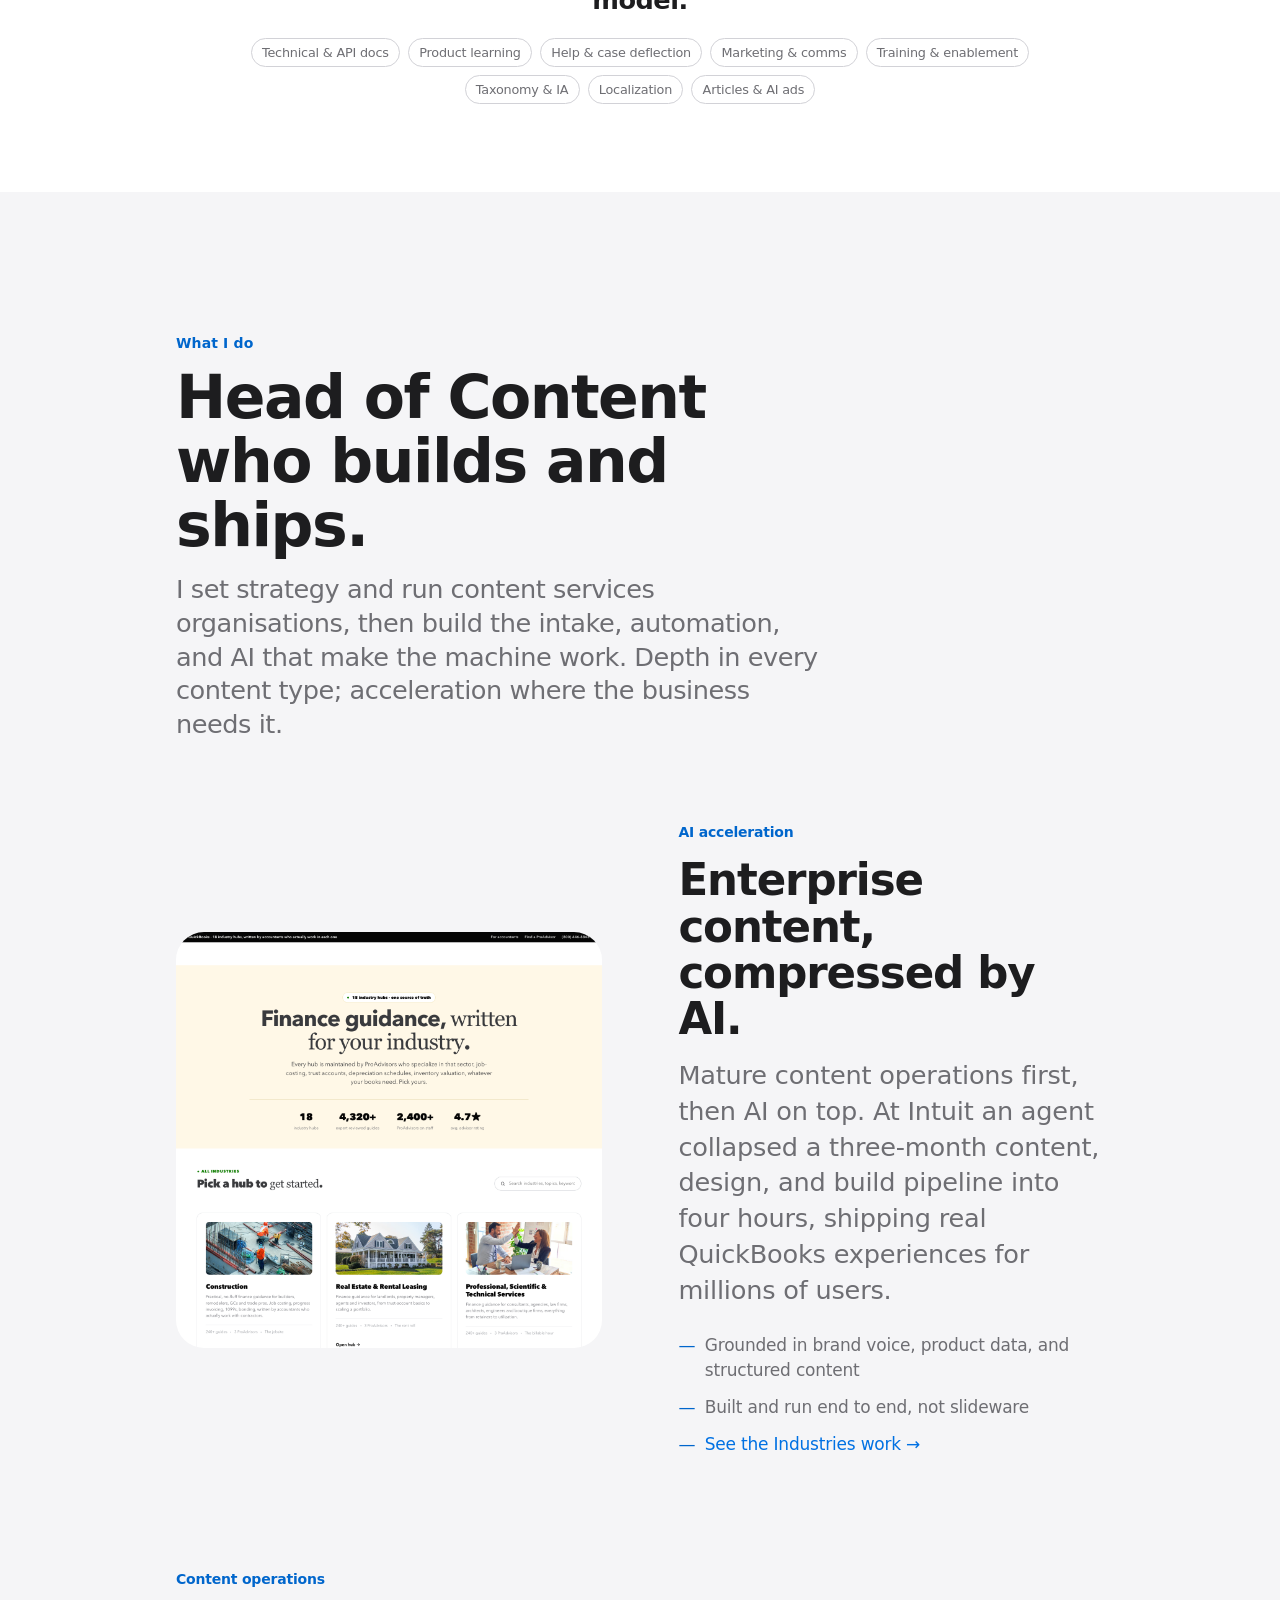
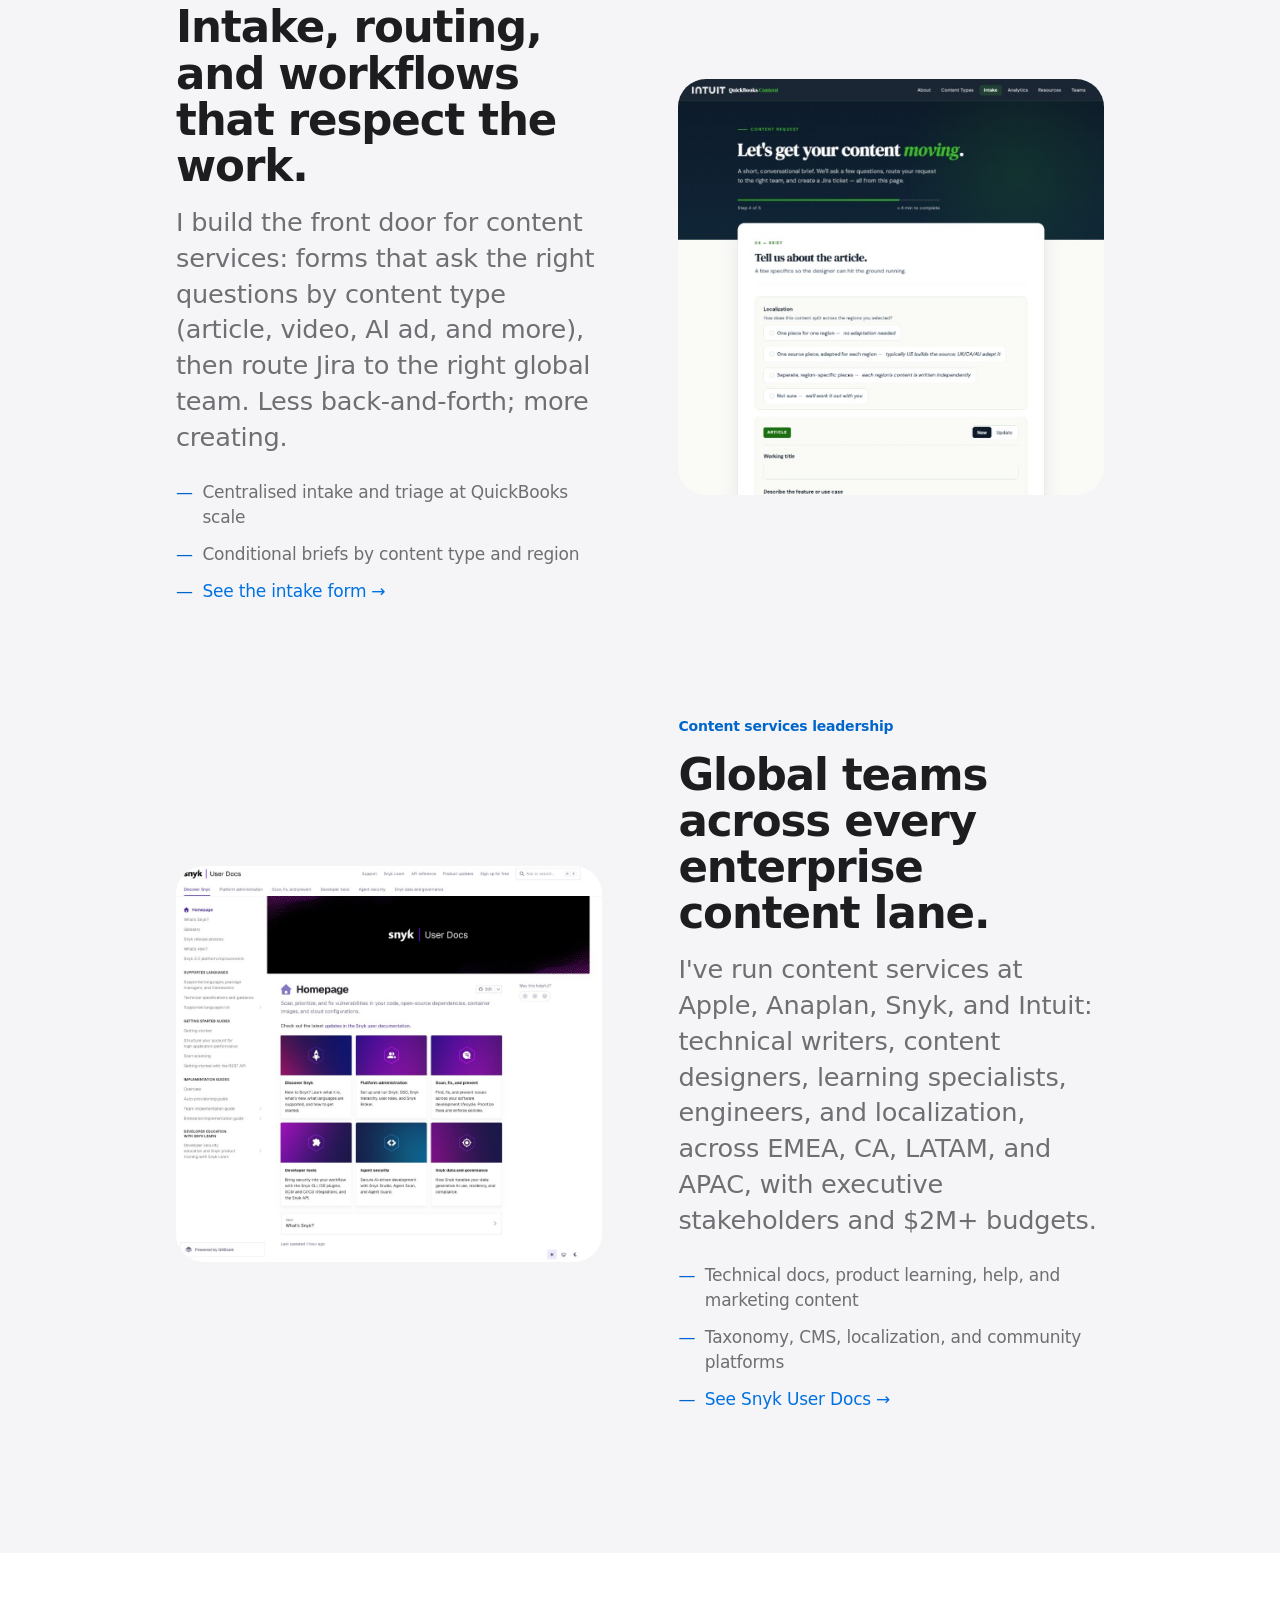
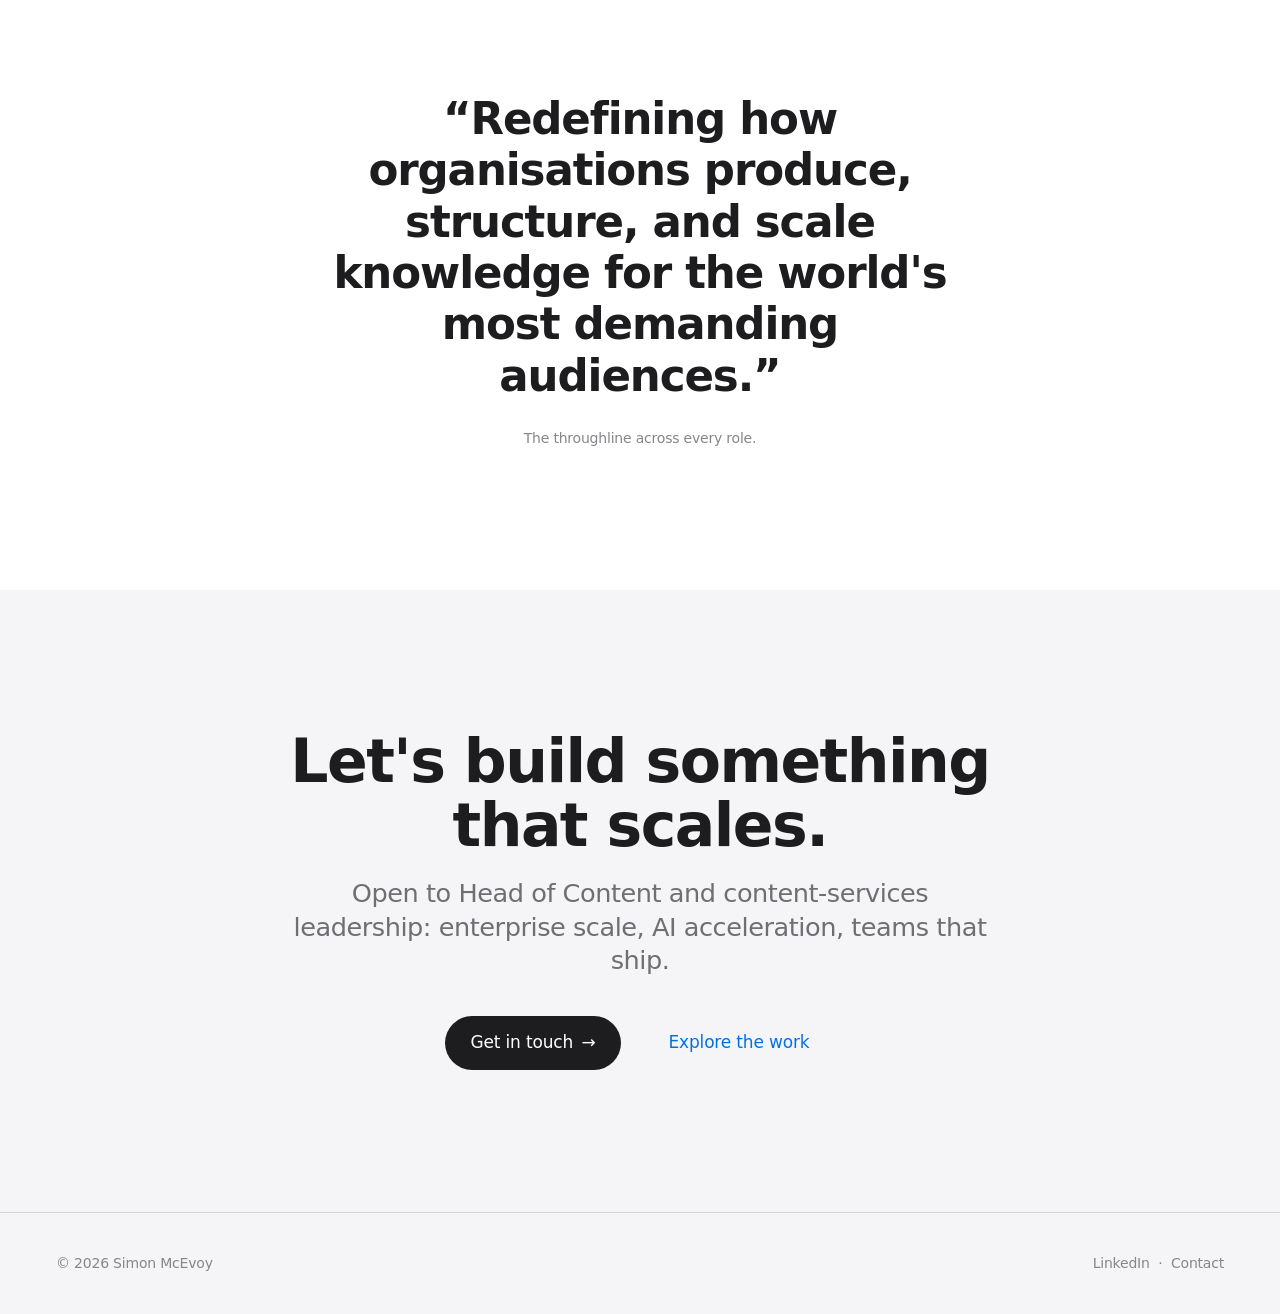
==== commit 46ee2809: "Update description and lead text for clarity" ====
--- a/index.html
+++ b/index.html
@@ -4,7 +4,7 @@
 <meta charset="UTF-8">
 <meta name="viewport" content="width=device-width, initial-scale=1">
 <title>Simon McEvoy | Enterprise Content Leader</title>
-<meta name="description" content="Head of Content candidate: twenty years of enterprise content operations and services (technical, training, marketing, and product content), accelerated with AI at Apple, Anaplan, Snyk, and Intuit.">
+<meta name="description" content="Head of AI Content: fifteen years of enterprise content operations and services (technical, training, marketing, and product content), accelerated with AI at Apple, Anaplan, Snyk, and Intuit.">
 <link rel="preconnect" href="https://fonts.googleapis.com">
 <link rel="stylesheet" href="styles.css">
 </head>
@@ -31,7 +31,7 @@
   <section class="hero wrap load">
     <span class="eyebrow">Enterprise content · AI acceleration</span>
     <h1 class="hero-title">I lead content solutions<br><span class="gradient-text">at enterprise scale</span>, and build AI into how they run.</h1>
-    <p class="lead" style="max-width:50ch; text-wrap:balance">Twenty years across technical content, product learning, help, marketing, and training, from Apple's shop floor to QuickBooks for millions. I run global content operations, then accelerate them with agents, intake, and engineered workflows.<br>Hands-on when it matters. Trusted by the C-suite.</p>
+    <p class="lead" style="max-width:50ch; text-wrap:balance">Fifteen years across technical content, product learning, help, marketing, and training, from Apple's shop floor to QuickBooks for millions. I run global content operations, then accelerate them with agents, intake, and engineered workflows.<br>Hands-on when it matters. Trusted by the C-suite.</p>
     <div class="hero__cta">
       <a class="btn btn--primary" href="work.html">See the work <span aria-hidden="true">→</span></a>
       <a class="btn btn--ghost" href="about.html">My story</a>
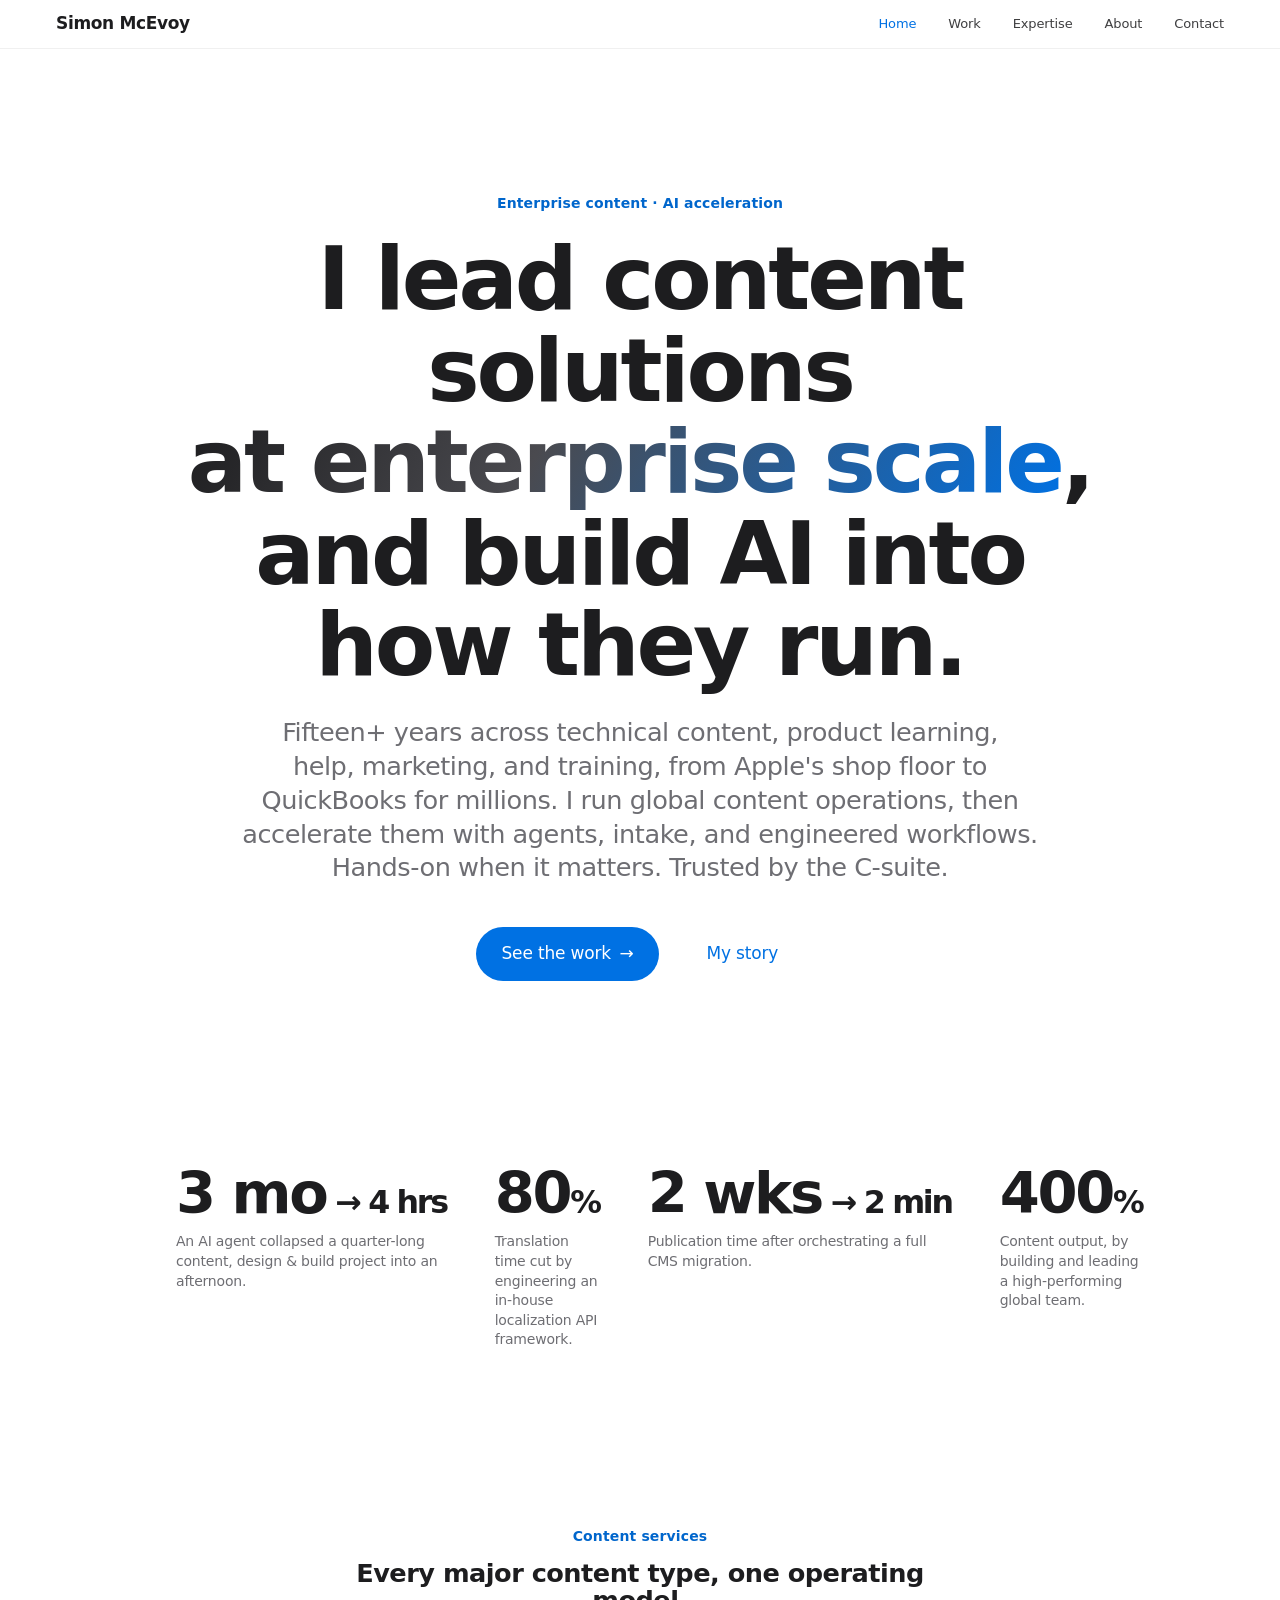
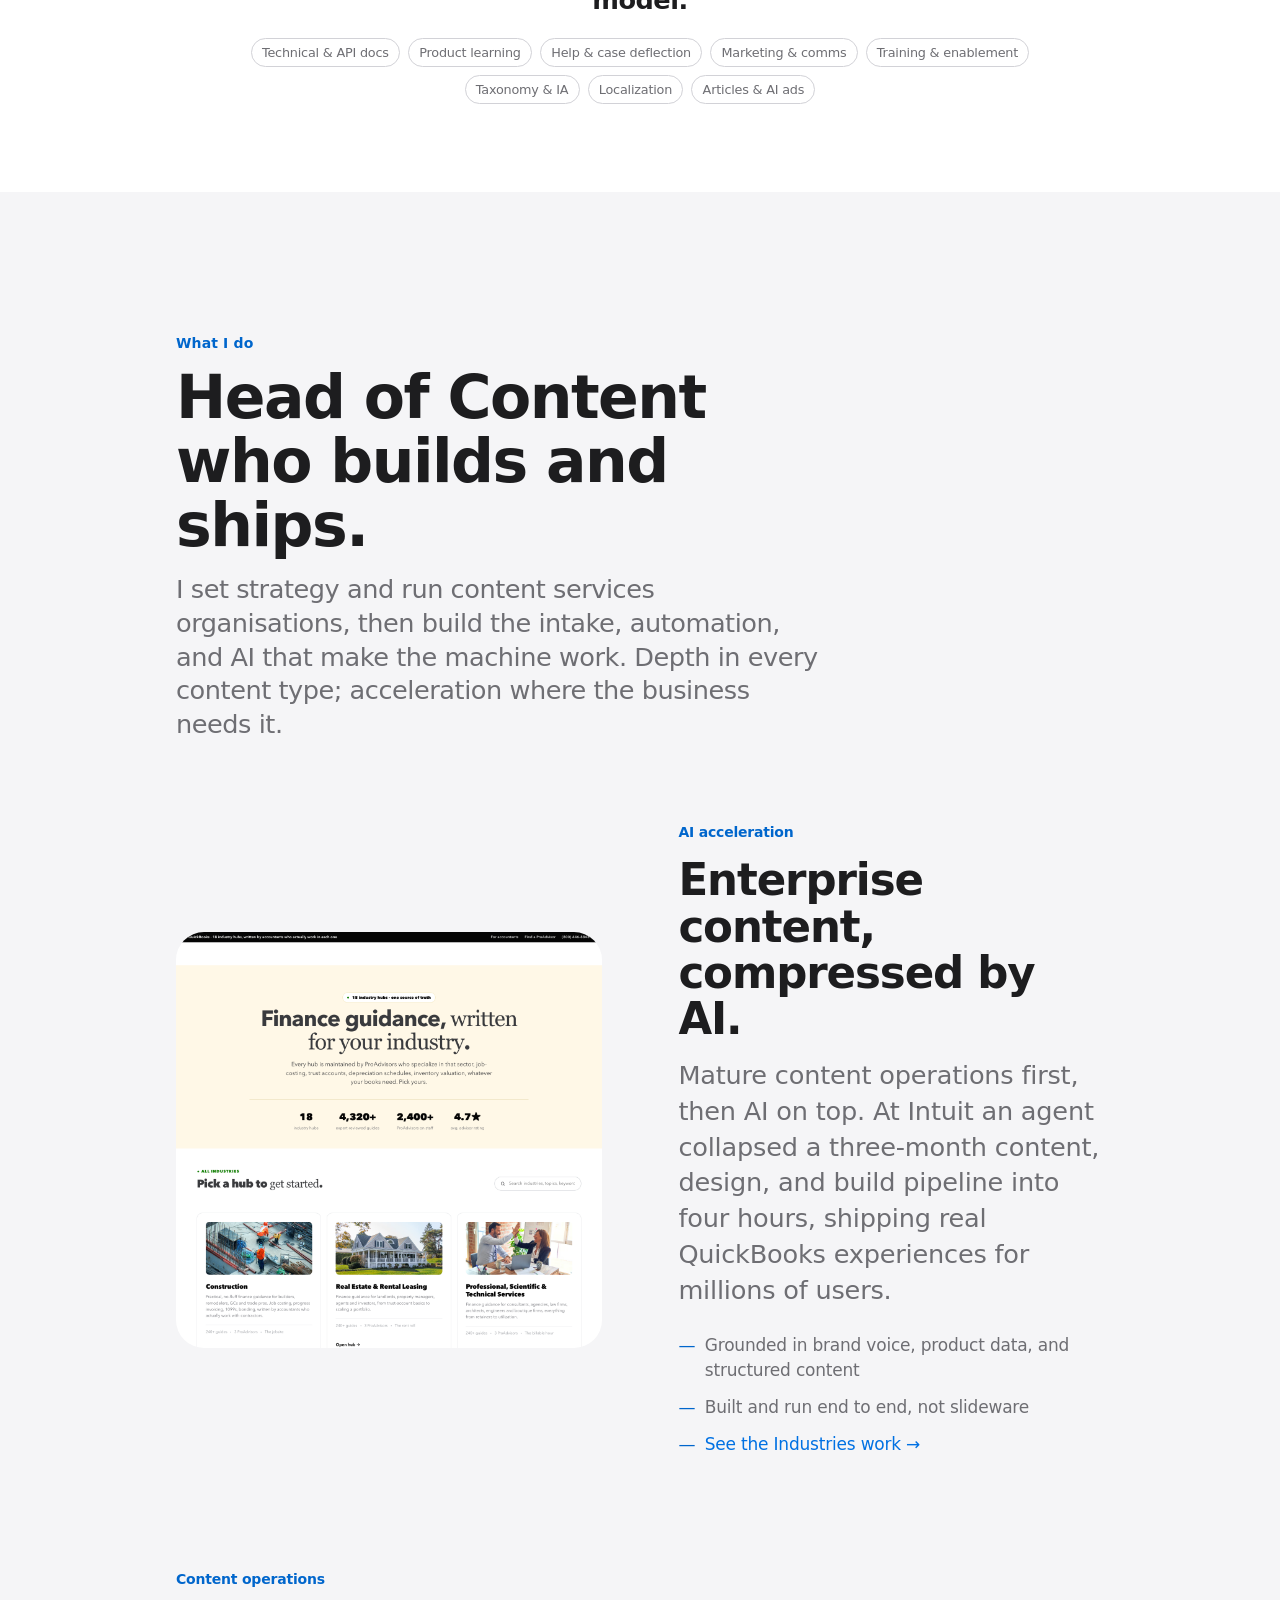
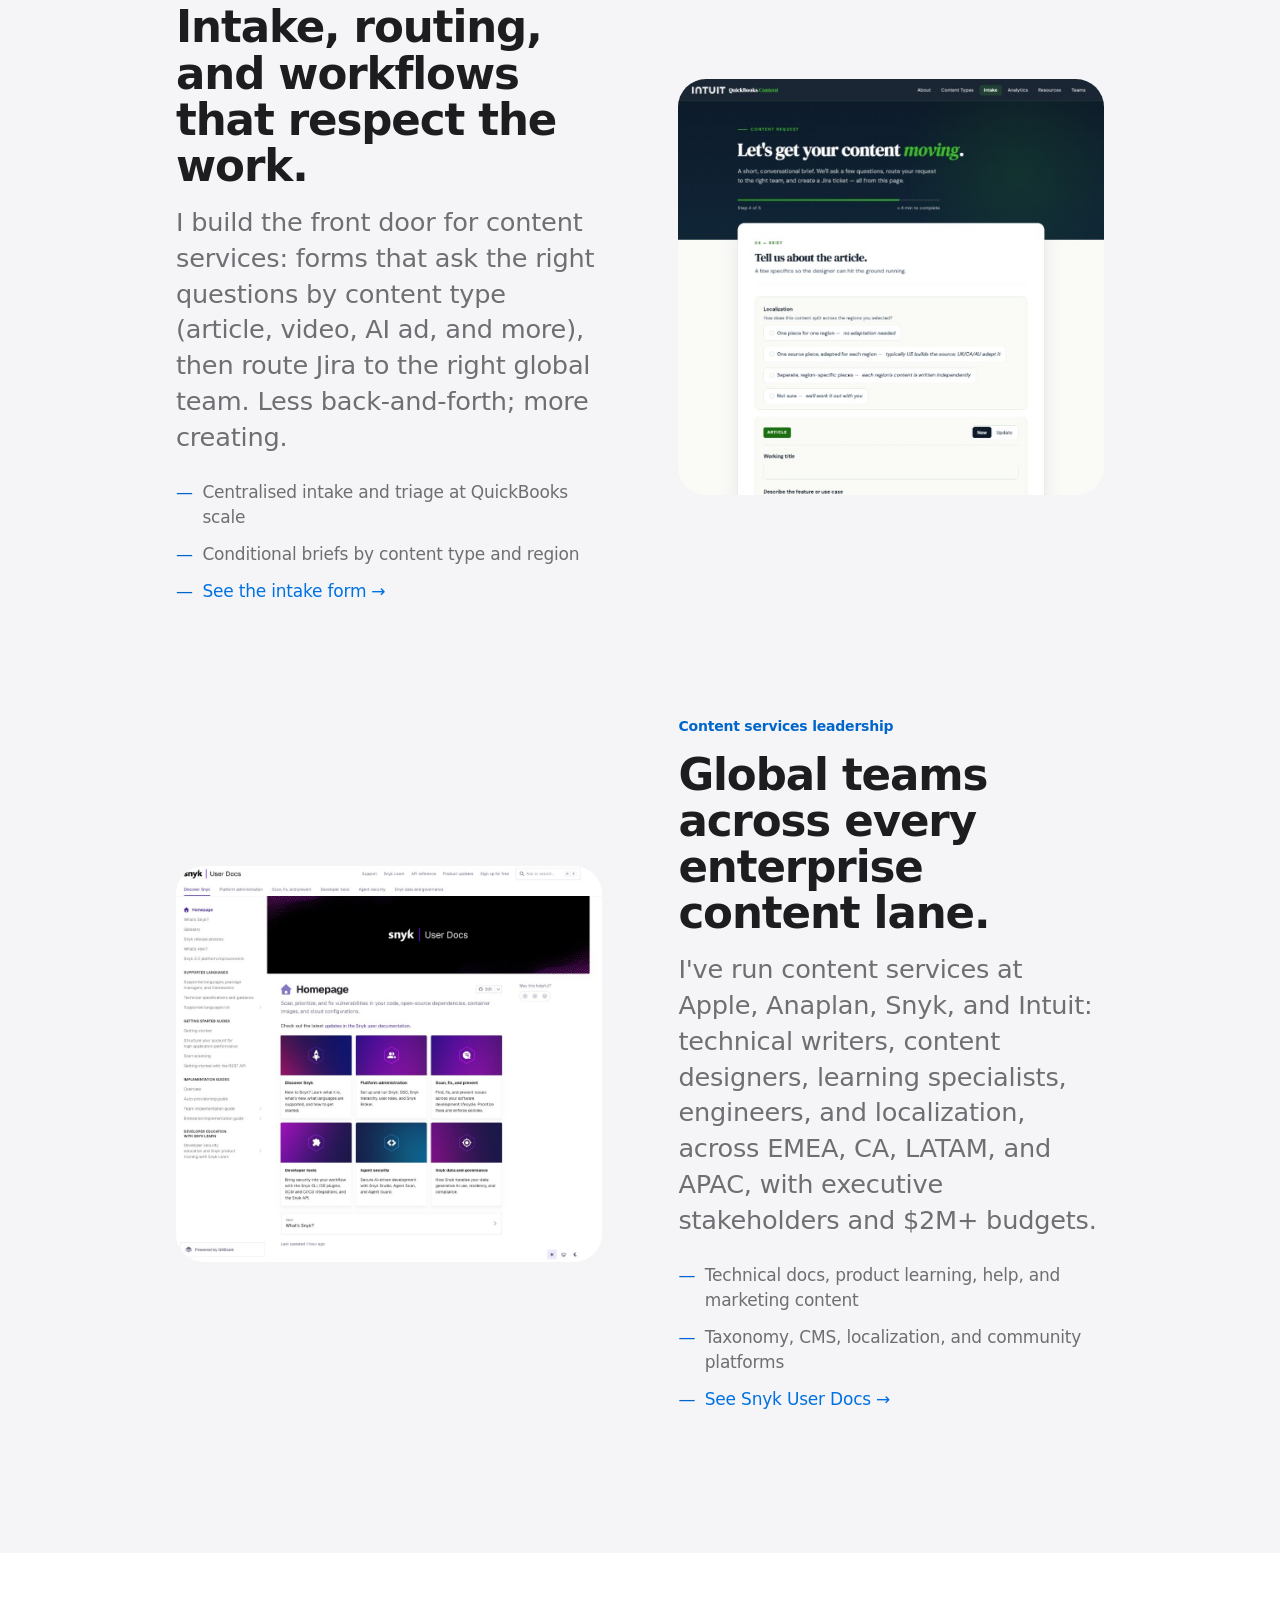
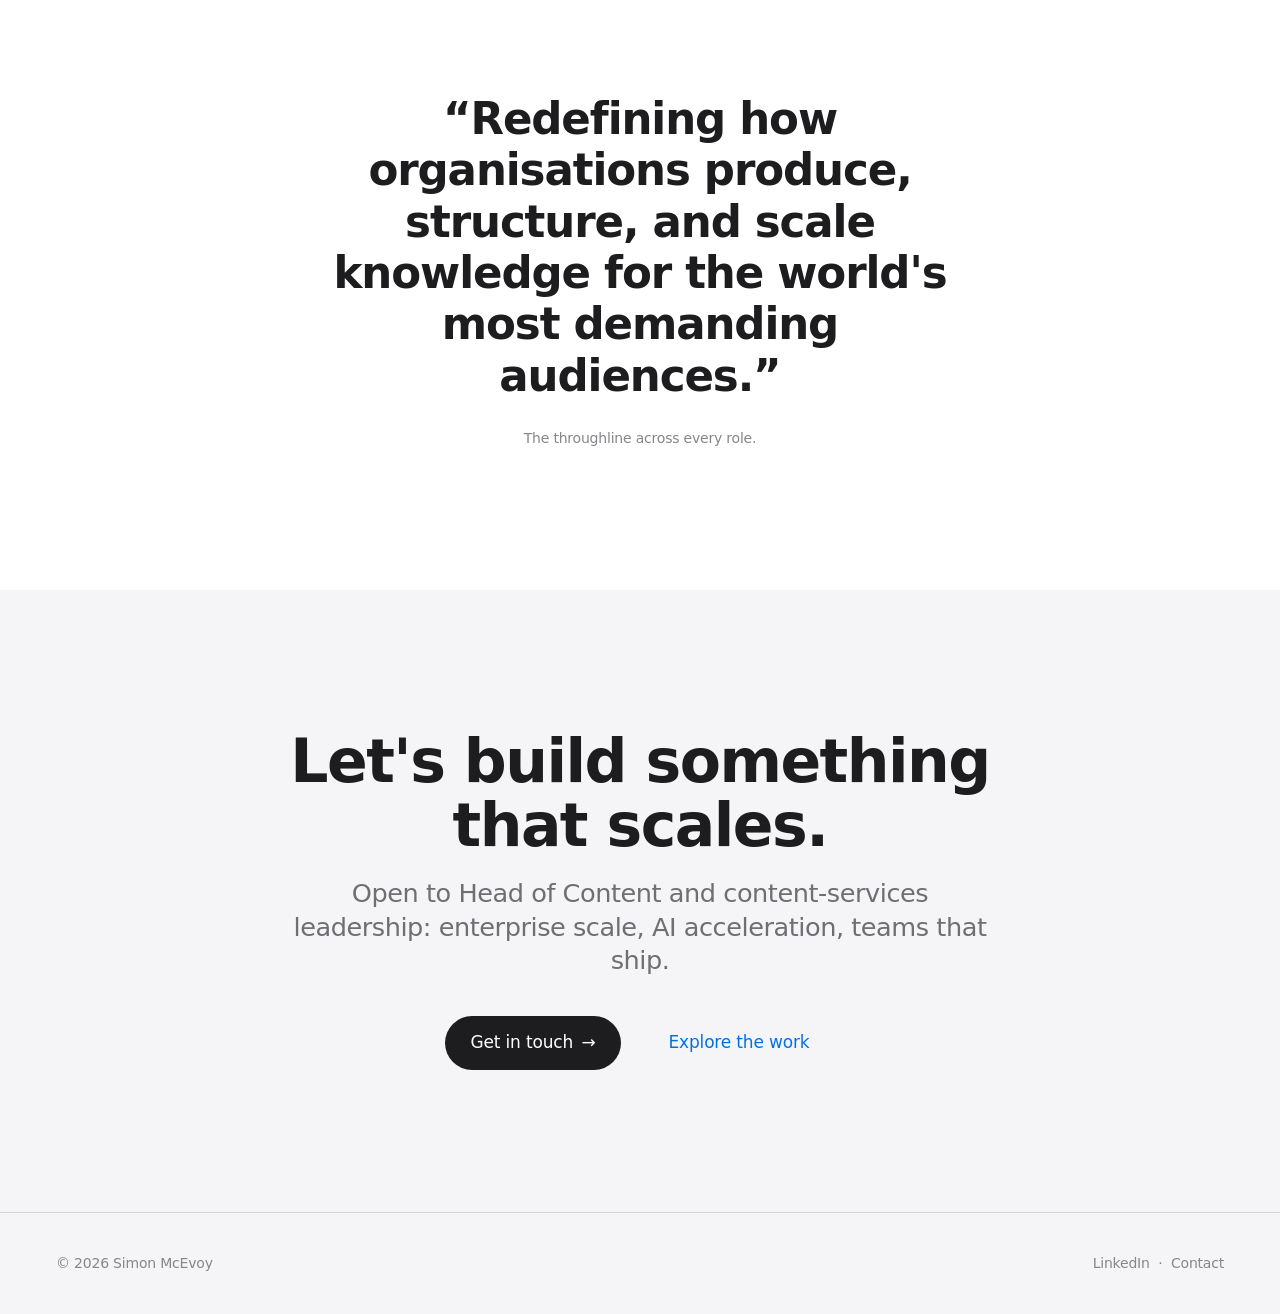
==== commit b928b246: "Fix description and lead paragraph formatting" ====
--- a/index.html
+++ b/index.html
@@ -4,7 +4,7 @@
 <meta charset="UTF-8">
 <meta name="viewport" content="width=device-width, initial-scale=1">
 <title>Simon McEvoy | Enterprise Content Leader</title>
-<meta name="description" content="Head of AI Content: fifteen years of enterprise content operations and services (technical, training, marketing, and product content), accelerated with AI at Apple, Anaplan, Snyk, and Intuit.">
+<meta name="description" content="Head of AI Content: fifteen+ years of enterprise content operations and services (technical, training, marketing, and product content), accelerated with AI at Apple, Anaplan, Snyk, and Intuit.">
 <link rel="preconnect" href="https://fonts.googleapis.com">
 <link rel="stylesheet" href="styles.css">
 </head>
@@ -31,7 +31,7 @@
   <section class="hero wrap load">
     <span class="eyebrow">Enterprise content · AI acceleration</span>
     <h1 class="hero-title">I lead content solutions<br><span class="gradient-text">at enterprise scale</span>, and build AI into how they run.</h1>
-    <p class="lead" style="max-width:50ch; text-wrap:balance">Fifteen years across technical content, product learning, help, marketing, and training, from Apple's shop floor to QuickBooks for millions. I run global content operations, then accelerate them with agents, intake, and engineered workflows.<br>Hands-on when it matters. Trusted by the C-suite.</p>
+    <p class="lead" style="max-width:50ch; text-wrap:balance">Fifteen+ years across technical content, product learning, help, marketing, and training, from Apple's shop floor to QuickBooks for millions. I run global content operations, then accelerate them with agents, intake, and engineered workflows.<br>Hands-on when it matters. Trusted by the C-suite.</p>
     <div class="hero__cta">
       <a class="btn btn--primary" href="work.html">See the work <span aria-hidden="true">→</span></a>
       <a class="btn btn--ghost" href="about.html">My story</a>
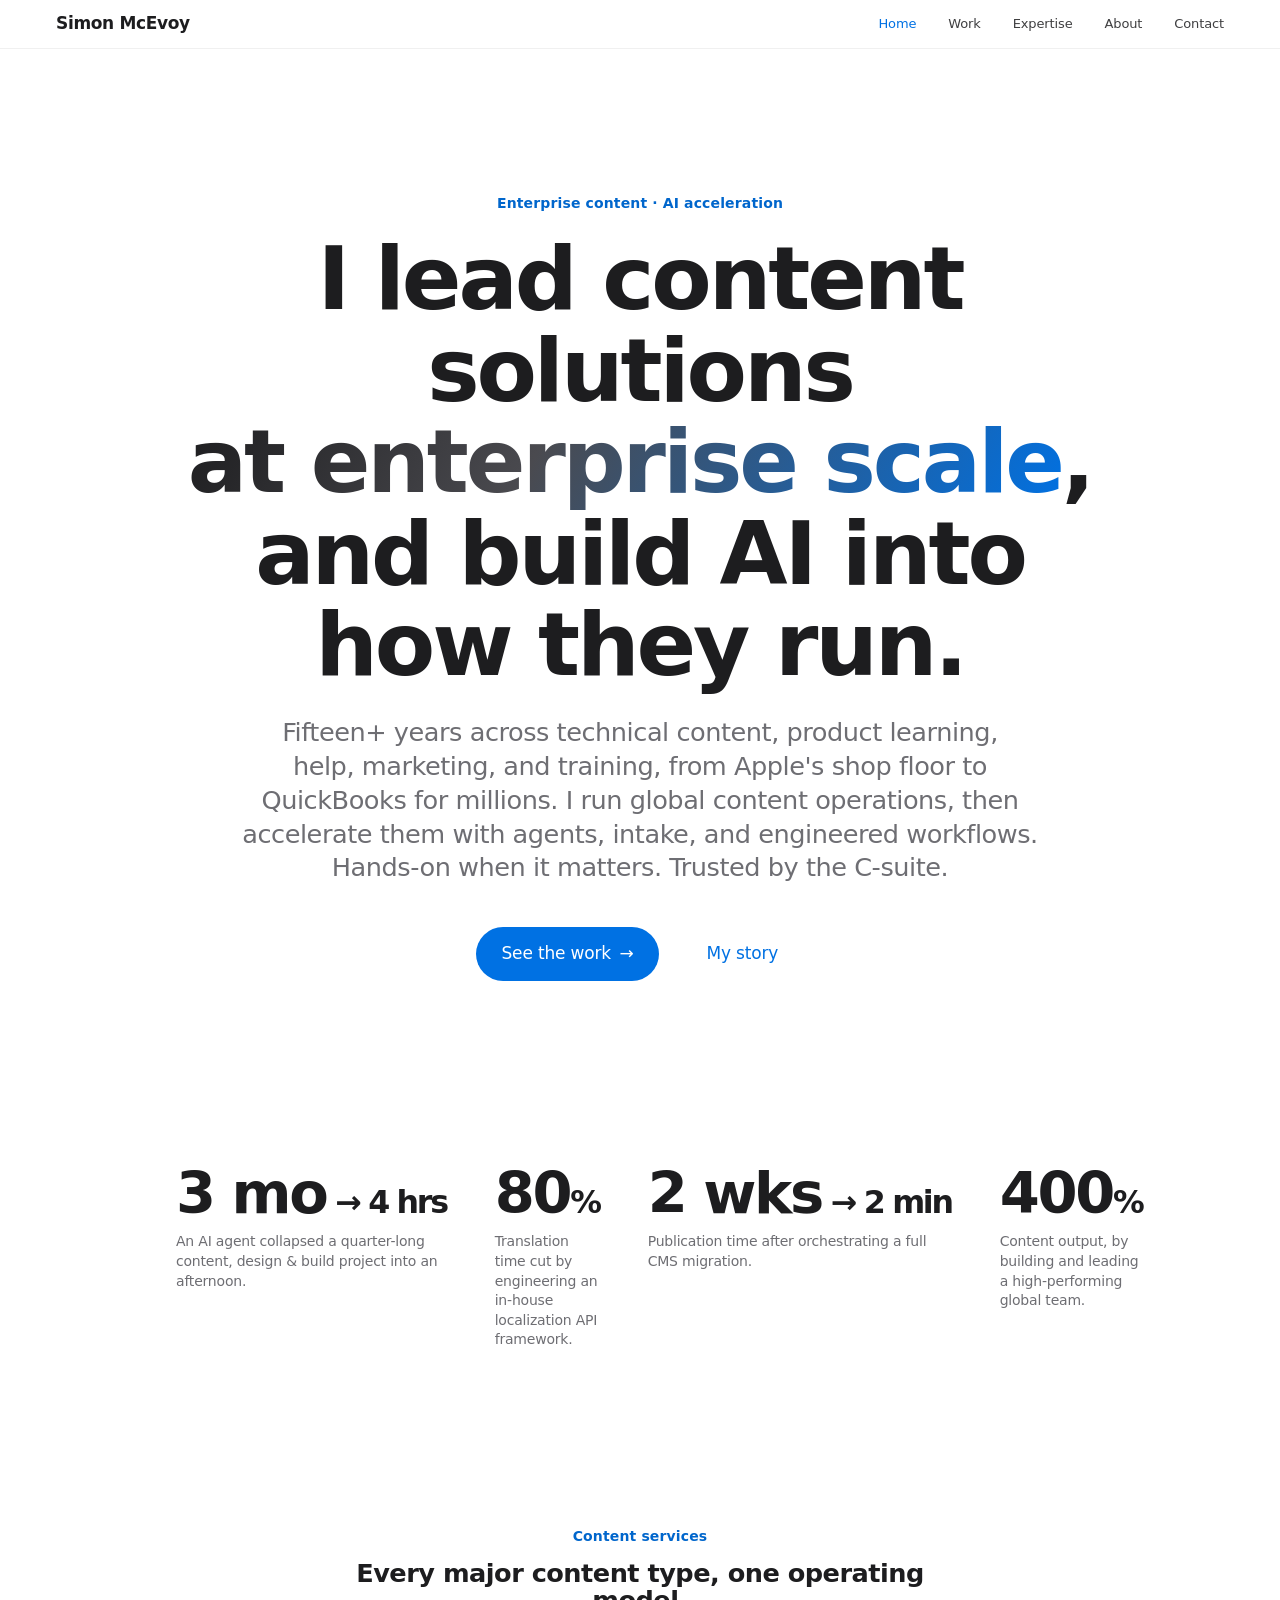
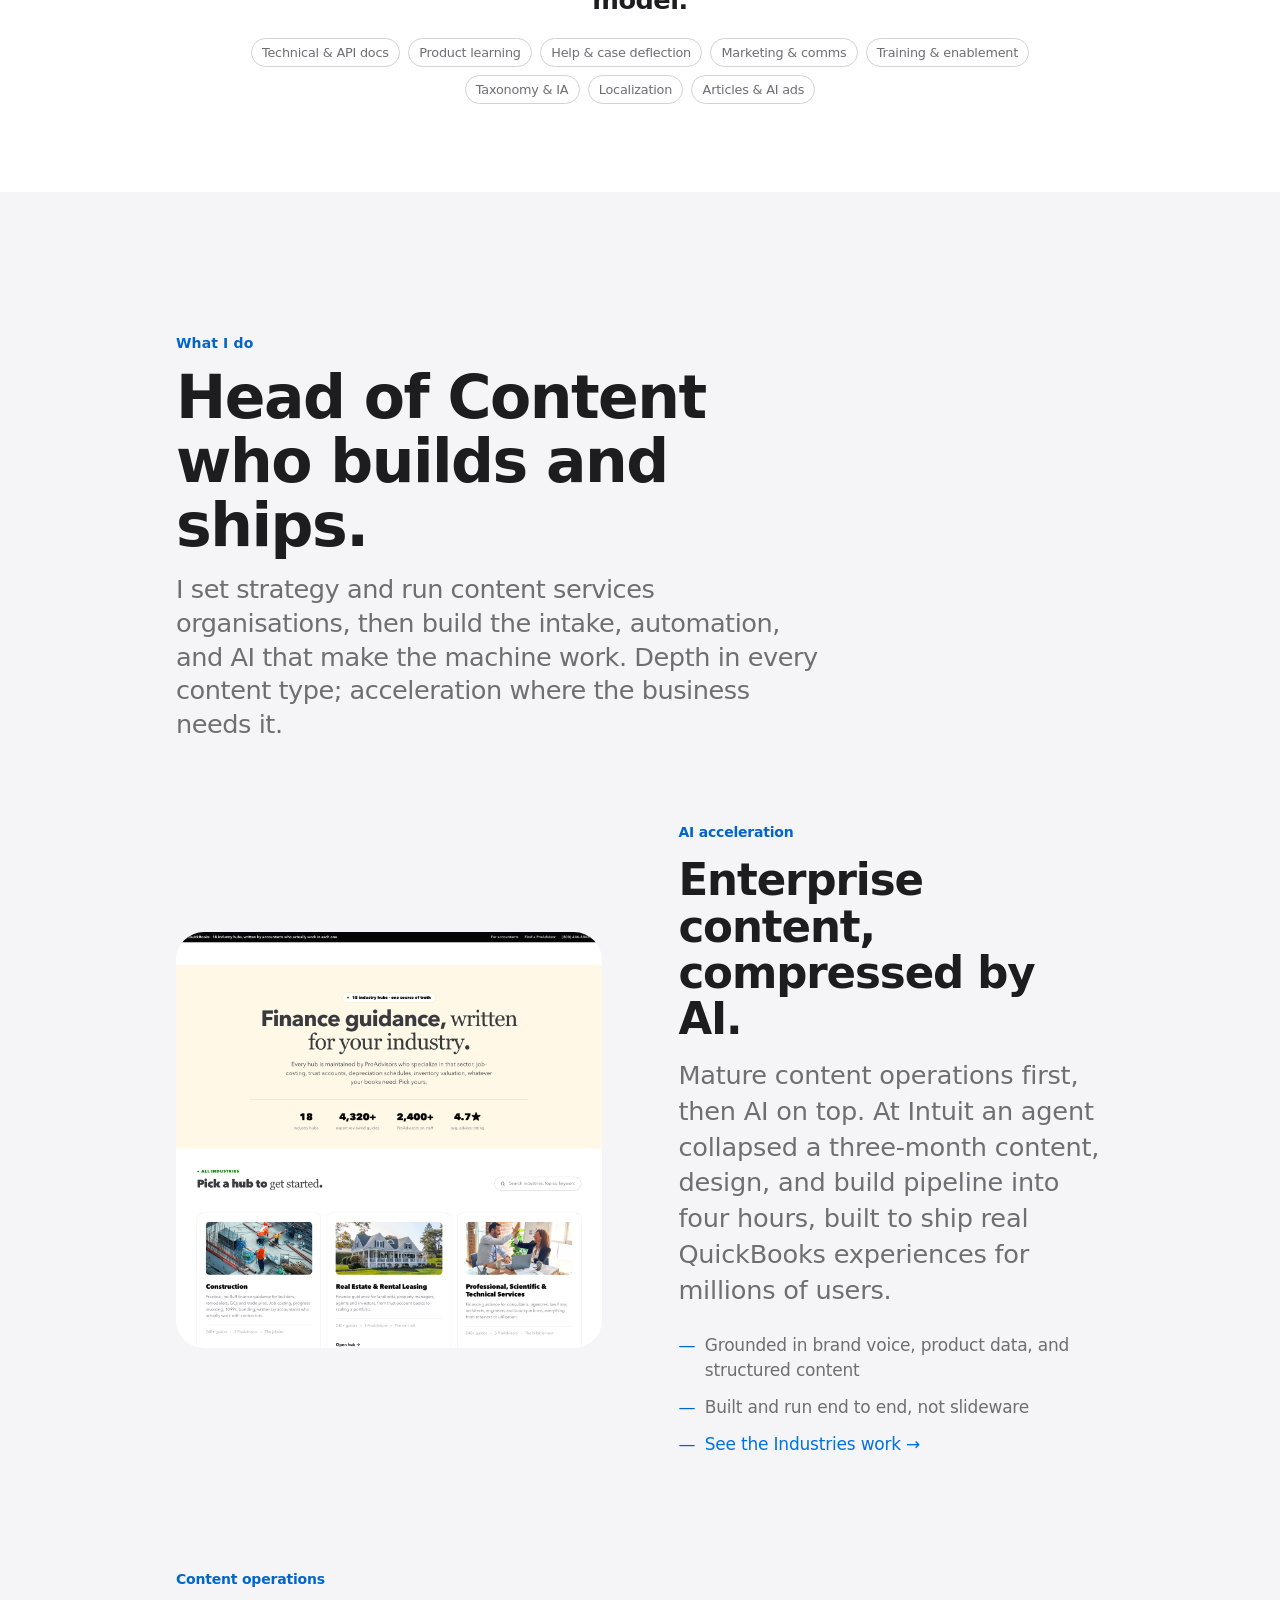
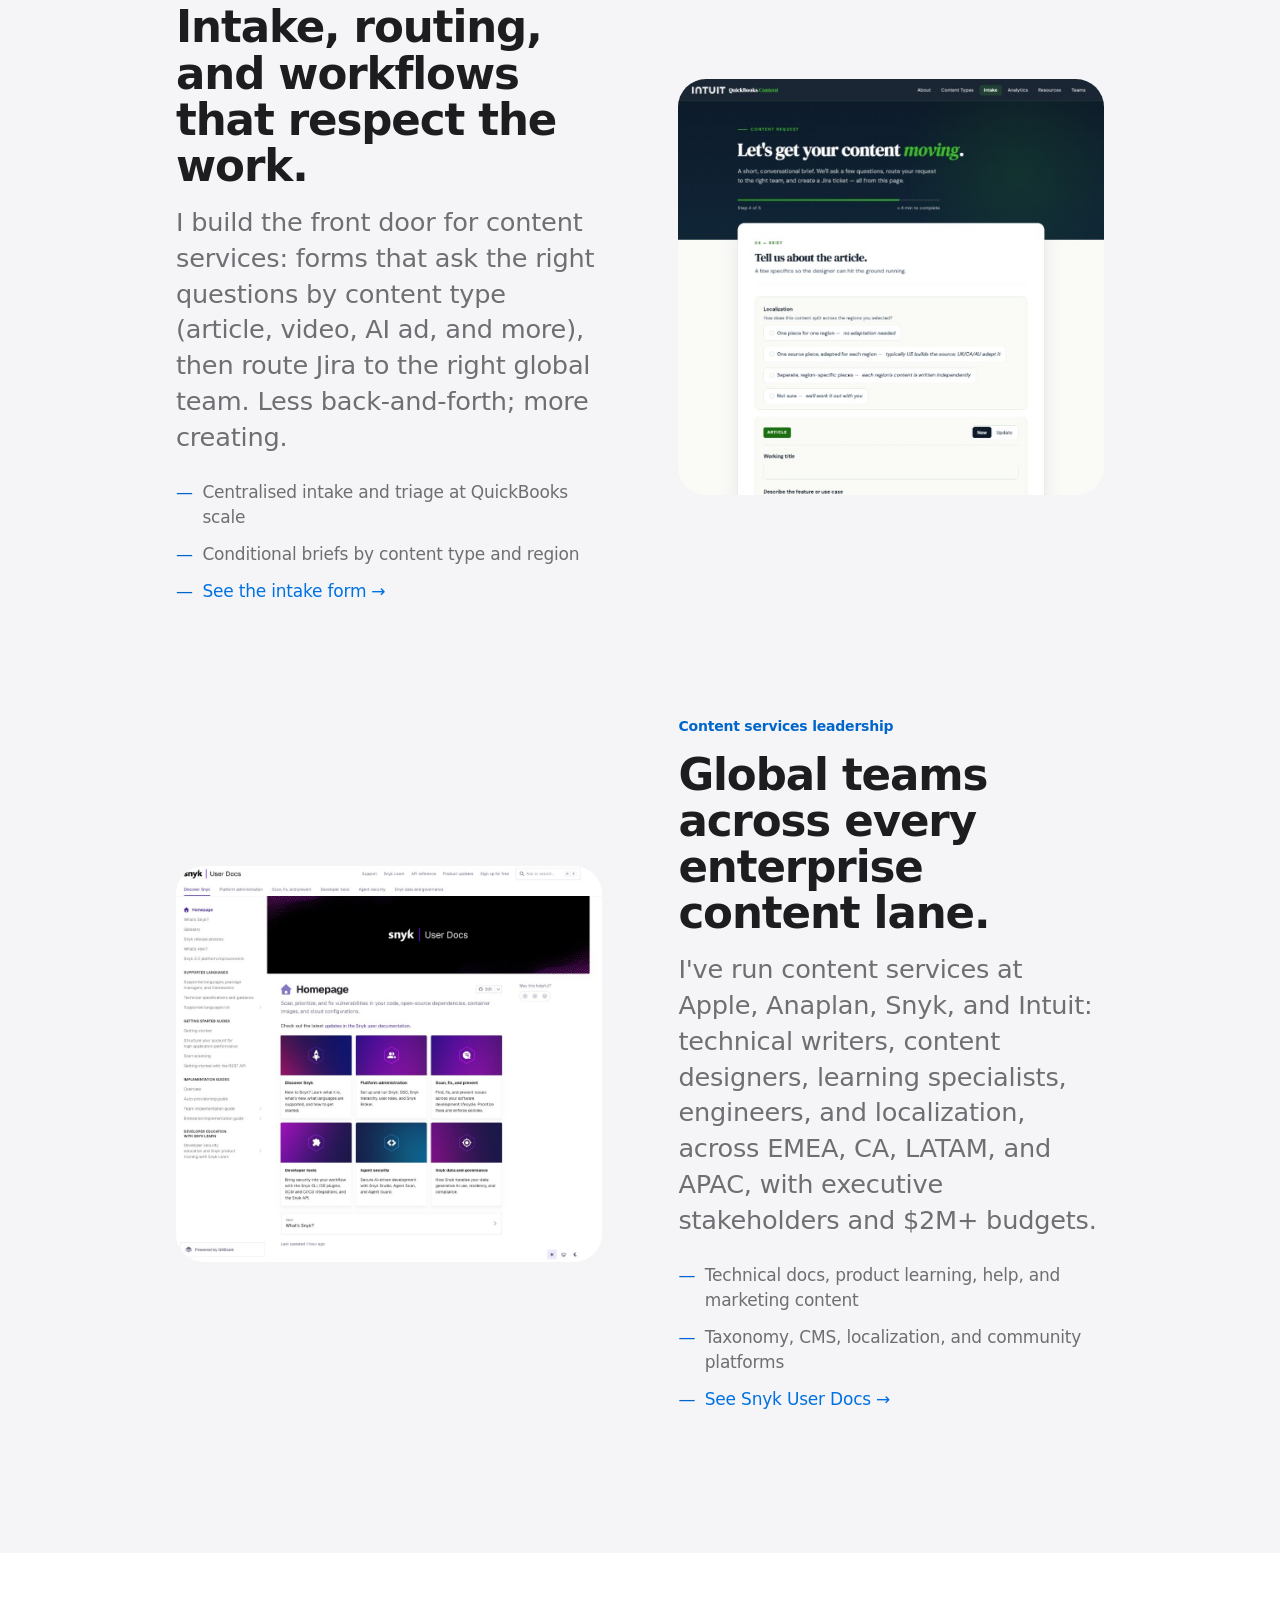
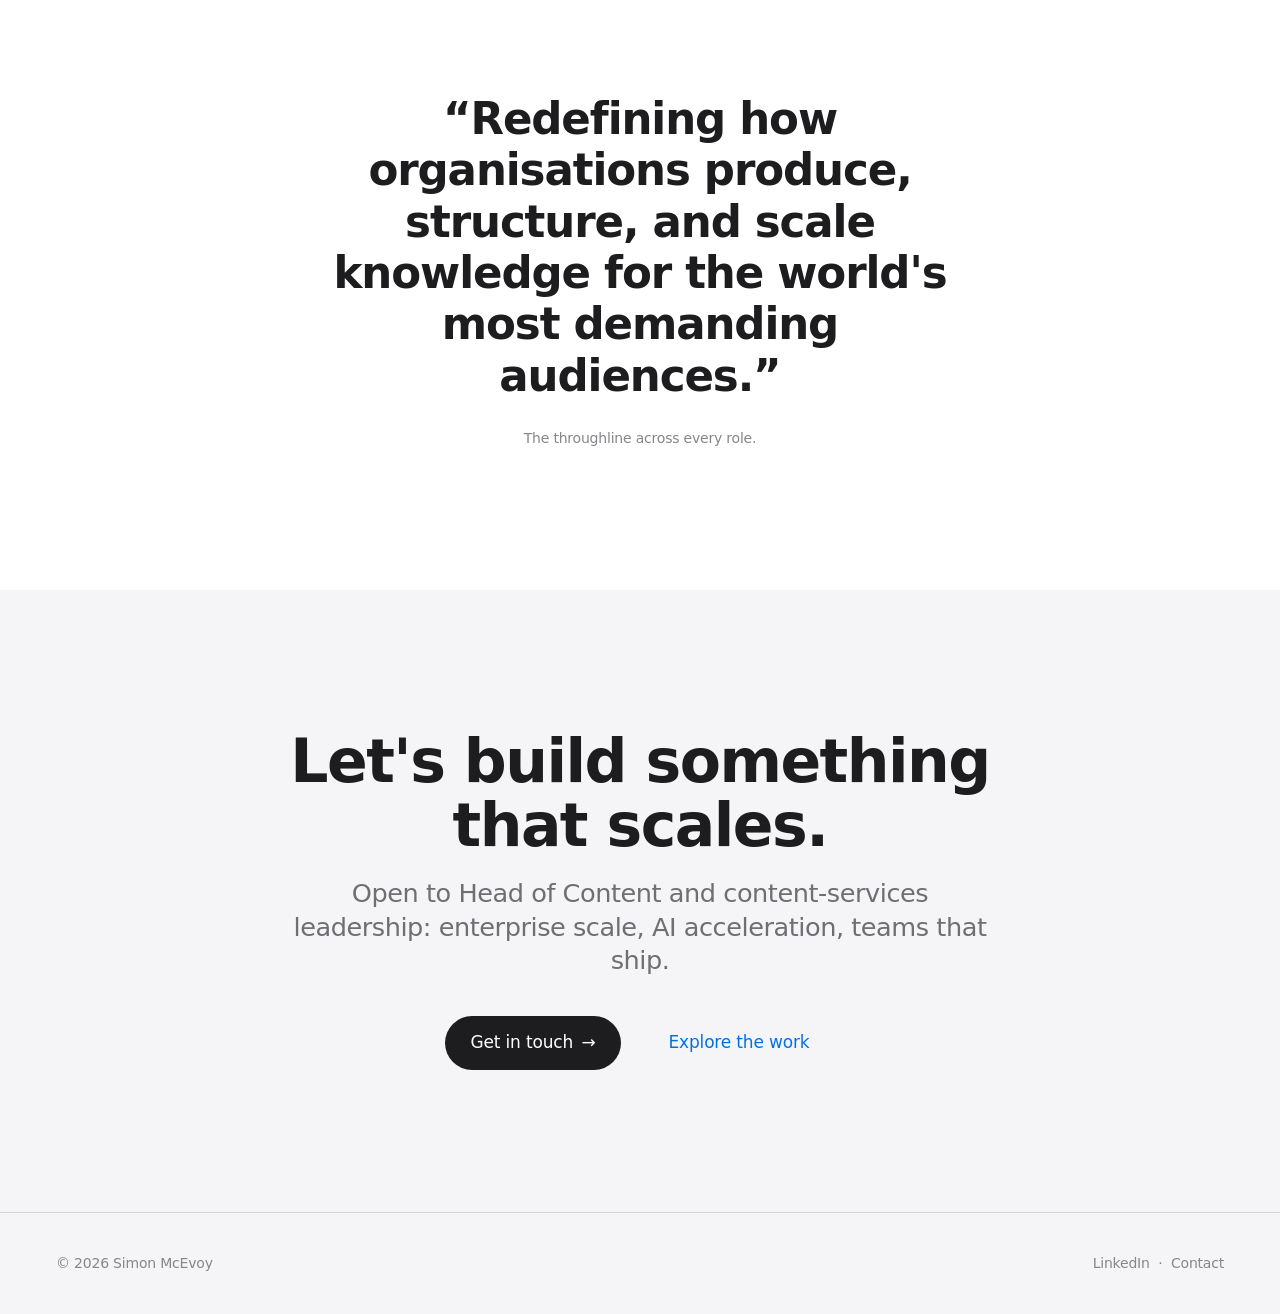
==== commit 4f82641f: "Frame QuickBooks Industries as built, not live; note publication pending Publication is paused, so a" ====
--- a/index.html
+++ b/index.html
@@ -98,7 +98,7 @@
           <div class="feature__text">
             <p class="feature__eyebrow">AI acceleration</p>
             <h3 class="feature__title">Enterprise content, compressed by AI.</h3>
-            <p class="feature__body">Mature content operations first, then AI on top. At Intuit an agent collapsed a three-month content, design, and build pipeline into four hours, shipping real QuickBooks experiences for millions of users.</p>
+            <p class="feature__body">Mature content operations first, then AI on top. At Intuit an agent collapsed a three-month content, design, and build pipeline into four hours, built to ship real QuickBooks experiences for millions of users.</p>
             <ul class="feature__list">
               <li>Grounded in brand voice, product data, and structured content</li>
               <li>Built and run end to end, not slideware</li>
